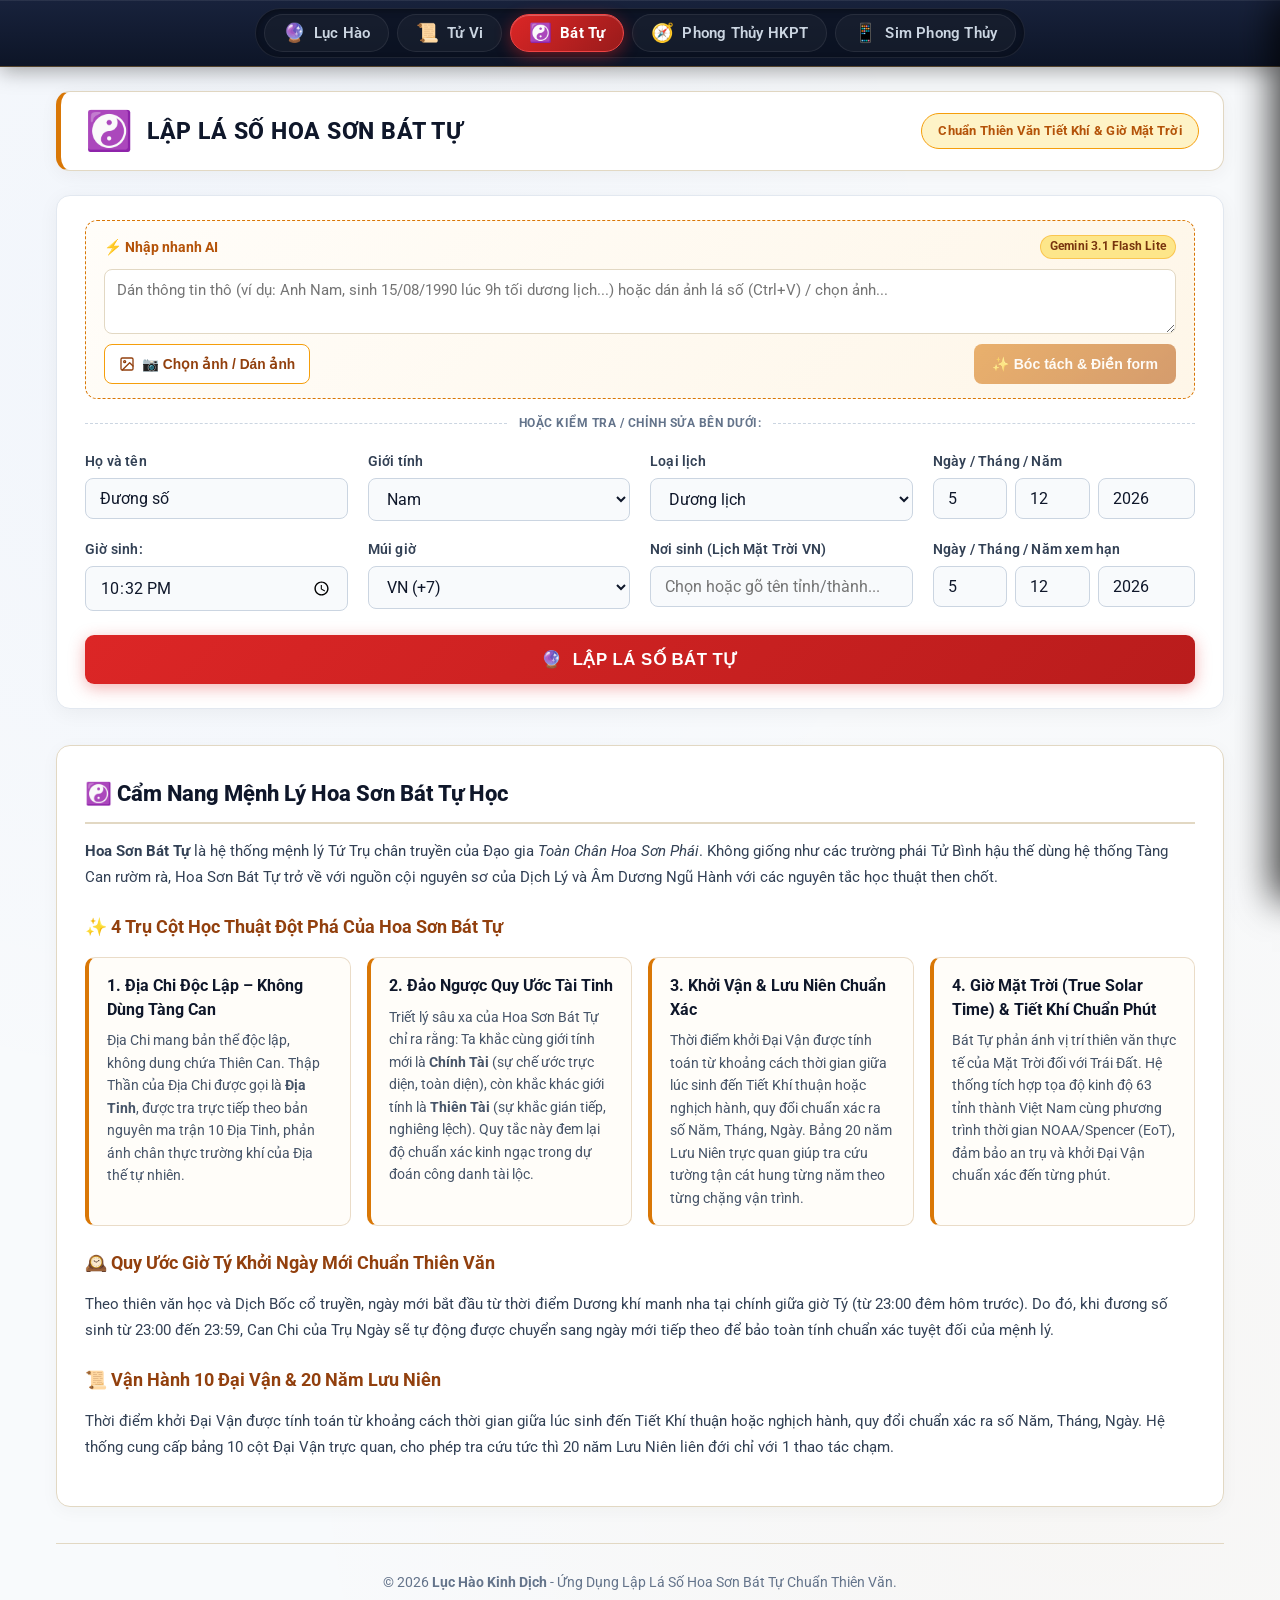
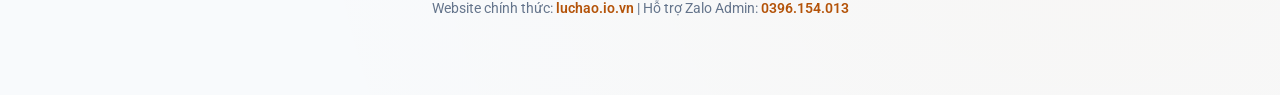
==== bat-tu/index.html @ fcefb610 "Revert "ok" This reverts commit 7e511c1c4a349cfbbedc28edada59817682d2fa1." ====
<!DOCTYPE html>
<html lang="vi">
<head>
  <base href="/bat-tu/">
  <meta charset="UTF-8">
  <meta name="viewport" content="width=device-width, initial-scale=1.0, maximum-scale=5.0">
  <title>Lập Lá Số Hoa Sơn Bát Tự Chuẩn Từng Phút | luchao.io.vn</title>
  <meta name="description" content="Phần mềm lập lá số Hoa Sơn Bát Tự chuẩn xác từng phút. Ma trận Thập Thần Địa Chi độc lập không tàng can, đảo ngược Tài Tinh, tiết khí và giờ Mặt Trời chính xác.">
  <meta name="keywords" content="hoa sơn bát tự, lập lá số bát tự, tứ trụ tử bình, giờ mặt trời, tiết khí bát tự, bát tự online, luchao.io.vn">
  <meta name="author" content="luchao.io.vn">

  <!-- Open Graph -->
  <meta property="og:type" content="website">
  <meta property="og:url" content="https://luchao.io.vn/bat-tu/">
  <meta property="og:title" content="Lập Lá Số Hoa Sơn Bát Tự Chuẩn Từng Phút | luchao.io.vn">
  <meta property="og:description" content="Lập lá số Bát Tự theo chuẩn Toàn Chân Phái Hoa Sơn. Thập Thần Địa Chi độc lập, đảo ngược Tài Tinh, tính Lịch Mặt Trời và Tiết khí chính xác từng phút.">
  <meta property="og:image" content="https://luchao.io.vn/banner.jpg">
  <meta property="og:locale" content="vi_VN">

  <link rel="canonical" href="https://luchao.io.vn/bat-tu">

  <!-- Schema.org JSON-LD Structured Data for Rich Snippets & SGE -->
  <script type="application/ld+json">
  {
    "@context": "https://schema.org",
    "@graph": [
      {
        "@type": "WebApplication",
        "@id": "https://luchao.io.vn/bat-tu/#app",
        "name": "Lập Lá Số Hoa Sơn Bát Tự Chuẩn Từng Phút",
        "url": "https://luchao.io.vn/bat-tu",
        "description": "Phần mềm lập lá số Hoa Sơn Bát Tự chân truyền Đạo Gia Toàn Chân Phái. Thập Thần Địa Chi độc lập, đảo ngược Tài Tinh, tiết khí NOAA và giờ Mặt Trời chuẩn xác từng phút.",
        "applicationCategory": "LifestyleApplication",
        "operatingSystem": "All",
        "browserRequirements": "Requires JavaScript. Requires HTML5.",
        "offers": {
          "@type": "Offer",
          "price": "0",
          "priceCurrency": "VND"
        }
      },
      {
        "@type": "WebPage",
        "@id": "https://luchao.io.vn/bat-tu/#webpage",
        "url": "https://luchao.io.vn/bat-tu",
        "name": "Lập Lá Số Hoa Sơn Bát Tự Chuẩn Từng Phút | luchao.io.vn",
        "isPartOf": {
          "@type": "WebSite",
          "@id": "https://luchao.io.vn/#website",
          "name": "luchao.io.vn",
          "url": "https://luchao.io.vn/"
        },
        "inLanguage": "vi-VN"
      }
    ]
  }
  </script>

  <!-- Cache Control (Chống cache Safari & Mobile) -->
  <meta http-equiv="Cache-Control" content="no-cache, no-store, must-revalidate">
  <meta http-equiv="Pragma" content="no-cache">
  <meta http-equiv="Expires" content="0">

  <!-- Fonts (Segoe UI / Roboto chuẩn nét thanh thoát Ảnh 4) -->
  <link rel="preconnect" href="https://fonts.googleapis.com">
  <link rel="preconnect" href="https://fonts.gstatic.com" crossorigin>
  <link href="https://fonts.googleapis.com/css2?family=Roboto:ital,wght@0,400;0,500;0,600;0,700;1,400&display=swap" rel="stylesheet">
  
  <!-- CSS Stylesheet (Self-contained, includes Portal Navigation) -->
  <link rel="stylesheet" href="/bat-tu/style.css?v=7.5">

  <!-- Libraries: lunar-javascript & html2canvas -->
  <script src="https://cdn.jsdelivr.net/npm/lunar-javascript/lunar.js"></script>
  <script src="https://cdnjs.cloudflare.com/ajax/libs/html2canvas/1.4.1/html2canvas.min.js"></script>

  <!-- Bazi Core Engine -->
  <script src="/bat-tu/bazi-engine.js?v=7.4"></script>

  <script>
    // Tự động kiểm tra và cập nhật Service Worker, xóa cache cũ ngay tức thì
    if ('serviceWorker' in navigator) {
      navigator.serviceWorker.getRegistrations().then(regs => {
        regs.forEach(reg => {
          reg.update();
        });
      });
    }
  </script>
</head>
<body>

  <!-- Top Portal Multi-Tab Navigation (5 Môn Huyền Học) -->
  <nav id="portal-nav" class="portal-nav" aria-label="Menu Huyền Học">
    <!-- Desktop: 5 tabs căn giữa sang trọng -->
    <div class="portal-desktop-nav">
      <div class="portal-tabs-track">
        <a href="/" class="portal-tab-btn" title="Lập Quẻ Kinh Dịch Lục Hào">
          <span class="portal-tab-icon">🔮</span>
          <span class="portal-tab-text">Lục Hào</span>
        </a>
        <a href="/tu-vi" class="portal-tab-btn" title="Lập Lá Số Tử Vi Bắc Phái">
          <span class="portal-tab-icon">📜</span>
          <span class="portal-tab-text">Tử Vi</span>
        </a>
        <a href="/bat-tu" class="portal-tab-btn active" title="Lập Lá Số Hoa Sơn Bát Tự">
          <span class="portal-tab-icon">☯️</span>
          <span class="portal-tab-text">Bát Tự</span>
        </a>
        <a href="/hkpt" class="portal-tab-btn" title="Lập Tinh Bàn Phong Thủy Huyền Không Phi Tinh">
          <span class="portal-tab-icon">🧭</span>
          <span class="portal-tab-text">Phong Thủy HKPT</span>
        </a>
        <a href="/simphongthuy" class="portal-tab-btn" title="Tra Cứu &amp; Gợi Ý Sim Phong Thủy">
          <span class="portal-tab-icon">📱</span>
          <span class="portal-tab-text">Sim Phong Thủy</span>
        </a>
      </div>
    </div>

    <!-- Mobile: Tiêu đề môn bên trái + Nút Hamburger bên phải -->
    <div class="portal-mobile-bar">
      <a href="/bat-tu" class="portal-mobile-brand" title="Hoa Sơn Bát Tự">
        <span class="mobile-brand-icon">☯️</span>
        <span class="mobile-brand-title">Hoa Sơn Bát Tự</span>
      </a>
      <button type="button" class="portal-hamburger-btn" id="portal-hamburger-btn" aria-label="Menu chuyển môn" aria-expanded="false">
        <span class="hamburger-bar"></span>
        <span class="hamburger-bar"></span>
        <span class="hamburger-bar"></span>
      </button>
    </div>
  </nav>

  <!-- Mobile Off-Canvas Drawer (Trượt mở từ bên phải) -->
  <div id="portal-drawer-backdrop" class="portal-drawer-backdrop"></div>
  <div id="portal-drawer" class="portal-drawer" aria-label="Danh mục môn Huyền Học">
    <div class="portal-drawer-header">
      <div class="drawer-header-brand">
        <span class="drawer-header-icon">☯</span>
        <span class="drawer-header-title">CHỌN MÔN HUYỀN HỌC</span>
      </div>
      <button type="button" class="drawer-close-btn" id="portal-drawer-close" aria-label="Đóng menu">✕</button>
    </div>
    <div class="portal-drawer-body">
      <div class="drawer-list">
        <a href="/" class="drawer-item">
          <div class="drawer-item-icon">🔮</div>
          <div class="drawer-item-info">
            <div class="drawer-item-title">Lục Hào Kinh Dịch</div>
            <div class="drawer-item-desc">Gieo quẻ 3 đồng xu &amp; Seri tiền</div>
          </div>
          <span class="drawer-item-arrow">›</span>
        </a>
        <a href="/tu-vi" class="drawer-item">
          <div class="drawer-item-icon">📜</div>
          <div class="drawer-item-info">
            <div class="drawer-item-title">Tử Vi Bắc Phái</div>
            <div class="drawer-item-desc">Phi tinh tứ hóa 12 cung chức</div>
          </div>
          <span class="drawer-item-arrow">›</span>
        </a>
        <a href="/bat-tu" class="drawer-item active">
          <div class="drawer-item-icon">☯️</div>
          <div class="drawer-item-info">
            <div class="drawer-item-title">Hoa Sơn Bát Tự</div>
            <div class="drawer-item-desc">Toàn Chân Phái - Thập Thần Độc Lập</div>
          </div>
          <span class="drawer-item-badge">Đang xem</span>
        </a>
        <a href="/hkpt" class="drawer-item">
          <div class="drawer-item-icon">🧭</div>
          <div class="drawer-item-info">
            <div class="drawer-item-title">Phong Thủy HKPT</div>
            <div class="drawer-item-desc">Huyền Không Phi Tinh &amp; Tinh bàn</div>
          </div>
          <span class="drawer-item-arrow">›</span>
        </a>
        <a href="/simphongthuy" class="drawer-item">
          <div class="drawer-item-icon">📱</div>
          <div class="drawer-item-info">
            <div class="drawer-item-title">Sim Phong Thủy</div>
            <div class="drawer-item-desc">Tra cứu SĐT theo giờ sinh</div>
          </div>
          <span class="drawer-item-arrow">›</span>
        </a>
      </div>
    </div>
    <div class="portal-drawer-footer">
      <div class="drawer-contact-card">
        <span>Admin hỗ trợ:</span>
        <a href="https://zalo.me/0396154013" target="_blank" rel="noopener noreferrer">💬 Zalo: <strong>0396.154.013</strong></a>
      </div>
    </div>
  </div>

  <!-- Main Content Wrapper -->
  <main class="bazi-page-wrapper">
    
    <!-- Header Banner -->
    <section class="bazi-header-banner">
      <div class="bazi-header-title">
        <span class="icon">☯️</span>
        <div>
          <h1>LẬP LÁ SỐ HOA SƠN BÁT TỰ</h1>
        </div>
      </div>
      <div class="bazi-badge">Chuẩn Thiên Văn Tiết Khí &amp; Giờ Mặt Trời</div>
    </section>

    <!-- Form Nhập Liệu -->
    <section class="bazi-form-card">
      <!-- Khung Nhập Nhanh AI (Text & Ảnh Lá Số) -->
      <div class="bazi-ai-parse-box" id="bazi-ai-dropzone">
        <div class="bazi-ai-header">
          <span class="bazi-ai-badge">⚡ Nhập nhanh AI</span>
          <span class="bazi-ai-model-tag">Gemini 3.1 Flash Lite</span>
        </div>
        <div class="bazi-ai-body">
          <textarea
            id="bazi-ai-textarea"
            class="bazi-ai-textarea"
            rows="2"
            placeholder="Dán thông tin thô (ví dụ: Anh Nam, sinh 15/08/1990 lúc 9h tối dương lịch...) hoặc dán ảnh lá số (Ctrl+V) / chọn ảnh..."
          ></textarea>
          <div id="bazi-ai-img-preview" class="bazi-ai-img-preview" style="display: none;">
            <div class="bazi-ai-thumb-wrap">
              <img id="bazi-ai-thumb-img" src="" alt="Ảnh lá số đính kèm">
              <div class="bazi-ai-thumb-meta">
                <span id="bazi-ai-thumb-name" class="bazi-ai-thumb-name">Ảnh lá số</span>
                <span class="bazi-ai-thumb-sub">✓ Sẵn sàng bóc tách bằng AI</span>
              </div>
            </div>
            <button type="button" id="bazi-ai-remove-img" class="bazi-ai-remove-img" title="Xóa ảnh đính kèm" aria-label="Xóa ảnh đính kèm">✕</button>
          </div>
        </div>
        <div class="bazi-ai-actions">
          <input type="file" id="bazi-ai-file-input" accept="image/*" style="display: none;">
          <button type="button" id="bazi-ai-upload-btn" class="bazi-ai-upload-btn">
            <svg width="16" height="16" viewBox="0 0 24 24" fill="none" stroke="currentColor" stroke-width="2" stroke-linecap="round" stroke-linejoin="round" aria-hidden="true"><rect x="3" y="3" width="18" height="18" rx="2" ry="2"></rect><circle cx="8.5" cy="8.5" r="1.5"></circle><polyline points="21 15 16 10 5 21"></polyline></svg>
            <span>📷 Chọn ảnh / Dán ảnh</span>
          </button>
          <button type="button" id="bazi-ai-parse-btn" class="bazi-ai-parse-btn" disabled>
            <span>✨ Bóc tách &amp; Điền form</span>
          </button>
        </div>
        <p id="bazi-ai-error" class="bazi-ai-error" style="display: none;" role="alert"></p>
      </div>

      <div class="bazi-form-divider">
        <span>HOẶC KIỂM TRA / CHỈNH SỬA BÊN DƯỚI:</span>
      </div>

      <form id="bazi-form">
        <div class="bazi-form-grid">
          
          <!-- Họ tên -->
          <div class="form-group">
            <label for="bazi-name">Họ và tên</label>
            <input type="text" id="bazi-name" class="form-input" placeholder="Ví dụ: Đương số" value="Đương số">
          </div>

          <!-- Giới tính -->
          <div class="form-group">
            <label for="bazi-gender">Giới tính</label>
            <select id="bazi-gender" class="form-select">
              <option value="nam" selected>Nam</option>
              <option value="nu">Nữ</option>
            </select>
          </div>

          <!-- Loại lịch -->
          <div class="form-group">
            <label for="bazi-cal-type">Loại lịch</label>
            <select id="bazi-cal-type" class="form-select">
              <option value="solar" selected>Dương lịch</option>
              <option value="lunar">Âm lịch</option>
            </select>
          </div>

          <!-- Checkbox tháng nhuận (chỉ hiện khi chọn âm lịch) -->
          <div class="form-group" id="bazi-leap-container" style="display: none;">
            <label>&nbsp;</label>
            <label style="display: flex; align-items: center; gap: 8px; cursor: pointer; color: #f59e0b; margin-top: 6px;">
              <input type="checkbox" id="bazi-is-leap"> Tháng nhuận
            </label>
          </div>

          <!-- Ngày / Tháng / Năm -->
          <div class="form-group">
            <label id="bazi-date-label">Ngày / Tháng / Năm</label>
            <div class="bazi-date-row">
              <input type="number" id="bazi-day" class="form-input" placeholder="Ngày" min="1" max="31" value="1">
              <input type="number" id="bazi-month" class="form-input" placeholder="Tháng" min="1" max="12" value="3">
              <input type="number" id="bazi-year" class="form-input" placeholder="Năm" min="1900" max="2100" value="1990">
            </div>
          </div>

          <!-- Giờ sinh (Chuẩn input time như Ảnh 1 & tu-vi) -->
          <div class="form-group">
            <label for="bazi-time">Giờ sinh:</label>
            <input type="time" id="bazi-time" class="form-input bazi-time-input" value="12:00" required>
          </div>

          <!-- Múi giờ -->
          <div class="form-group">
            <label for="bazi-timezone">Múi giờ</label>
            <select id="bazi-timezone" class="form-select">
              <option value="+07:00" selected>VN (+7)</option>
              <option value="-08:00">Mỹ Tây (-8)</option>
              <option value="-05:00">Mỹ Đông (-5)</option>
              <option value="-06:00">Mỹ Trung (-6)</option>
              <option value="-07:00">Mỹ Núi (-7)</option>
              <option value="+09:00">Nhật/Hàn (+9)</option>
              <option value="+08:00">Đài/TQ (+8)</option>
              <option value="+10:00">Úc (+10)</option>
              <option value="+01:00">Châu Âu (+1)</option>
              <option value="+00:00">Anh (UTC 0)</option>
            </select>
          </div>

          <!-- Nơi sinh (63 tỉnh thành VN để tính Lịch Mặt Trời) -->
          <div class="form-group province-search-container" id="bazi-province-container">
            <label for="bazi-province-input">Nơi sinh (Lịch Mặt Trời VN)</label>
            <input type="text" id="bazi-province-input" class="form-input" placeholder="Chọn hoặc gõ tên tỉnh/thành..." autocomplete="off">
            <input type="hidden" id="bazi-province-id" value="">
            <div id="bazi-province-dropdown" class="province-dropdown"></div>
          </div>

          <!-- Ngày / Tháng / Năm xem hạn -->
          <div class="form-group">
            <label id="bazi-calc-date-label">Ngày / Tháng / Năm xem hạn</label>
            <div class="bazi-date-row">
              <input type="number" id="bazi-calc-day" class="form-input" placeholder="Ngày" min="1" max="31">
              <input type="number" id="bazi-calc-month" class="form-input" placeholder="Tháng" min="1" max="12">
              <input type="number" id="bazi-calc-year" class="form-input" placeholder="Năm" min="1900" max="2100">
            </div>
          </div>

        </div>

        <button type="button" class="btn-submit-bazi" id="btn-submit-bazi">
          <span>🔮</span> LẬP LÁ SỐ BÁT TỰ
        </button>
      </form>
    </section>

    <!-- Khung Bảng Lá Số Kết Quả -->
    <section class="bazi-result-container" id="bazi-result-section">
      
      <!-- Container hiển thị kết quả chính: Ảnh lá số chất lượng cao -->
      <div class="bazi-rendered-card-container">
        
        <!-- Khung hiển thị Hình Ảnh Lá Số (Chuột phải Copy được ngay, Chạm giữ Lưu ảnh) -->
        <div class="bazi-image-display-frame">
          <div id="bazi-img-loading" class="bazi-img-loading" style="display: none;">
            <div class="bazi-spinner"></div>
            <span>Đang kết xuất ảnh lá số sắc nét...</span>
          </div>
          <img id="bazi-rendered-img" class="bazi-rendered-img" alt="Lá Số Hoa Sơn Bát Tự" />
        </div>

        <!-- Gợi ý lưu ảnh chuẩn mobile & desktop -->
        <div class="bazi-save-hints">
          <span class="hint-desktop">💡 Click chuột phải vào ảnh → chọn <strong>"Sao chép hình ảnh"</strong> hoặc <strong>"Lưu hình ảnh thành..."</strong></span>
          <span class="hint-mobile">💡 Chạm giữ vào ảnh trên điện thoại để <strong>Sao chép</strong> hoặc <strong>Lưu vào Thư viện Ảnh</strong></span>
        </div>

        <!-- Nút Action: Tải ảnh -->
        <div class="bazi-actions-row">
          <button type="button" class="btn-bazi-action btn-bazi-download" id="btn-download-chart">
            📥 Tải Ảnh Lá Số (HD PNG)
          </button>
        </div>

      </div>

      <!-- Container Render Ngầm (Target để html2canvas chụp ảnh chuẩn 1020px) -->
      <div id="bazi-capture-container" class="bazi-capture-container">
        <div class="bazi-chart-card" id="bazi-printable-card">
          
          <!-- Header Thông Tin Đương Số (Bố Cục 2 Cột Dồn Về Bên Trái Chuẩn Ảnh 2) -->
          <div class="bazi-sheet-header">
            <div class="header-meta-box">
              <!-- Hàng 1: Họ tên & Giới tính -->
              <div class="meta-row">
                <span class="meta-label">Họ tên:</span>
                <span class="meta-val" id="res-name">Đương số</span>
              </div>
              <div class="meta-row">
                <span class="meta-label">Giới tính:</span>
                <span class="meta-val" id="res-gender">Nam</span>
              </div>

              <!-- Hàng 2: Dương lịch & Âm lịch -->
              <div class="meta-row">
                <span class="meta-label" id="res-solar-label">Dương lịch:</span>
                <span class="meta-val" id="res-solar-full">-</span>
              </div>
              <div class="meta-row">
                <span class="meta-label">Âm Dương hợp lịch:</span>
                <span class="meta-val" id="res-lunar-full">-</span>
              </div>

              <!-- Hàng 3: Năm xem hạn & Tuổi xem hạn -->
              <div class="meta-row">
                <span class="meta-label" id="res-calc-label">Năm xem hạn:</span>
                <span class="meta-val meta-highlight" id="res-calc-year">-</span>
              </div>
              <div class="meta-row">
                <span class="meta-label">Tuổi xem hạn:</span>
                <span class="meta-val meta-highlight" id="res-calc-age">-</span>
              </div>
            </div>
          </div>

          <!-- BẢNG TỨ TRỤ CHÍNH -->
          <div class="bazi-table-responsive">
            <table class="bazi-main-table">
              <tbody>
                <!-- Hàng 1: Dương Lịch -->
                <tr>
                  <td class="col-title"><div class="title-split"><span>DƯƠNG</span><span>LỊCH</span></div></td>
                  <td class="col-cell num-bold" id="res-solar-year">-</td>
                  <td class="col-cell num-bold" id="res-solar-month">-</td>
                  <td class="col-cell num-bold" id="res-solar-day">-</td>
                  <td class="col-cell num-bold" id="res-solar-hour">-</td>
                </tr>
                <!-- Hàng 2: Thiên Can -->
                <tr>
                  <td class="col-title"><div class="title-split"><span>THIÊN</span><span>CAN</span></div></td>
                  <td class="col-cell" id="res-tt-can-nam">-</td>
                  <td class="col-cell" id="res-tt-can-thang">-</td>
                  <td class="col-cell cell-nhat-chu" id="res-tt-can-ngay">
                    <div class="nhat-chu-stack"><span>NHẬT</span><span>CHỦ</span></div>
                  </td>
                  <td class="col-cell" id="res-tt-can-gio">-</td>
                </tr>
                <!-- Hàng 3: Bát Tự -->
                <tr class="row-big-chars">
                  <td class="col-title"><div class="title-split"><span>BÁT</span><span>TỰ</span></div></td>
                  <td class="col-cell">
                    <div class="can-chi-stack">
                      <span class="char-can" id="res-char-can-nam">-</span>
                      <span class="char-chi" id="res-char-chi-nam">-</span>
                    </div>
                  </td>
                  <td class="col-cell">
                    <div class="can-chi-stack">
                      <span class="char-can" id="res-char-can-thang">-</span>
                      <span class="char-chi" id="res-char-chi-thang">-</span>
                    </div>
                  </td>
                  <td class="col-cell cell-nhat-chu-col">
                    <div class="can-chi-stack">
                      <span class="char-can" id="res-char-can-ngay">-</span>
                      <span class="char-chi" id="res-char-chi-ngay">-</span>
                    </div>
                  </td>
                  <td class="col-cell">
                    <div class="can-chi-stack">
                      <span class="char-can" id="res-char-can-gio">-</span>
                      <span class="char-chi" id="res-char-chi-gio">-</span>
                    </div>
                  </td>
                </tr>
                <!-- Hàng 4: Địa Chi -->
                <tr>
                  <td class="col-title"><div class="title-split"><span>ĐỊA</span><span>CHI</span></div></td>
                  <td class="col-cell" id="res-tt-chi-nam">-</td>
                  <td class="col-cell" id="res-tt-chi-thang">-</td>
                  <td class="col-cell" id="res-tt-chi-ngay">-</td>
                  <td class="col-cell" id="res-tt-chi-gio">-</td>
                </tr>
                <!-- Hàng 5: Vượng Suy -->
                <tr>
                  <td class="col-title"><div class="title-split"><span>VƯỢNG</span><span>SUY</span></div></td>
                  <td class="col-cell" id="res-vs-can-nam">-</td>
                  <td class="col-cell" id="res-vs-can-thang">-</td>
                  <td class="col-cell" id="res-vs-can-ngay">-</td>
                  <td class="col-cell" id="res-vs-can-gio">-</td>
                </tr>
              </tbody>
            </table>
          </div>

          <!-- BẢNG 20 TINH SÁT TOÀN CỤC (CHU THẦN BÂN) -->
          <div class="bazi-table-responsive table-tinhsat-box">
            <table class="tinh-sat-table" id="res-tinhsat-table">
              <tbody>
                <tr>
                  <td class="col-title-vertical" rowspan="2">
                    <div class="title-split"><span>TINH</span><span>SÁT</span></div>
                  </td>
                  <td class="ts-cell" id="res-ts-cell-0"><div class="ts-name">Quý Nhân</div><div class="ts-val">-</div></td>
                  <td class="ts-cell" id="res-ts-cell-1"><div class="ts-name">Lộc Thần</div><div class="ts-val">-</div></td>
                  <td class="ts-cell" id="res-ts-cell-2"><div class="ts-name">Dương Nhận</div><div class="ts-val">-</div></td>
                  <td class="ts-cell" id="res-ts-cell-3"><div class="ts-name">Văn Xương</div><div class="ts-val">-</div></td>
                  <td class="ts-cell" id="res-ts-cell-4"><div class="ts-name">Học Đường</div><div class="ts-val">-</div></td>
                  <td class="ts-cell" id="res-ts-cell-5"><div class="ts-name">Tướng Tinh</div><div class="ts-val">-</div></td>
                  <td class="ts-cell" id="res-ts-cell-6"><div class="ts-name">Đào Hoa</div><div class="ts-val">-</div></td>
                  <td class="ts-cell" id="res-ts-cell-7"><div class="ts-name">Dịch Mã</div><div class="ts-val">-</div></td>
                  <td class="ts-cell" id="res-ts-cell-8"><div class="ts-name">Hoa Cái</div><div class="ts-val">-</div></td>
                  <td class="ts-cell" id="res-ts-cell-9"><div class="ts-name">Thiên Hỉ</div><div class="ts-val">-</div></td>
                </tr>
                <tr>
                  <td class="ts-cell" id="res-ts-cell-10"><div class="ts-name">Kiếp Sát</div><div class="ts-val">-</div></td>
                  <td class="ts-cell" id="res-ts-cell-11"><div class="ts-name">Tai Sát</div><div class="ts-val">-</div></td>
                  <td class="ts-cell" id="res-ts-cell-12"><div class="ts-name">Thiên Y</div><div class="ts-val">-</div></td>
                  <td class="ts-cell" id="res-ts-cell-13"><div class="ts-name">Cô Thần</div><div class="ts-val">-</div></td>
                  <td class="ts-cell" id="res-ts-cell-14"><div class="ts-name">Quả Tú</div><div class="ts-val">-</div></td>
                  <td class="ts-cell" id="res-ts-cell-15"><div class="ts-name">Thiên La</div><div class="ts-val">-</div></td>
                  <td class="ts-cell" id="res-ts-cell-16"><div class="ts-name">Không Vong</div><div class="ts-val">-</div></td>
                  <td class="ts-cell" id="res-ts-cell-17"><div class="ts-name">Tứ Phế</div><div class="ts-val">-</div></td>
                  <td class="ts-cell" id="res-ts-cell-18"><div class="ts-name">Khôi Cương</div><div class="ts-val">-</div></td>
                  <td class="ts-cell" id="res-ts-cell-19"><div class="ts-name">Âm Dương<br>Thác</div><div class="ts-val">-</div></td>
                </tr>
              </tbody>
            </table>
          </div>

          <!-- BẢNG ĐẠI VẬN 10 CỘT -->
          <div class="bazi-table-responsive table-daivan-box">
            <table class="dai-van-table" id="res-daivan-table">
              <tbody>
                <tr id="res-daivan-info-row">
                  <td class="col-title-vertical" rowspan="3">
                    <div class="title-split"><span>ĐẠI</span><span>VẬN</span></div>
                  </td>
                  <td colspan="10" class="daivan-info-cell" id="res-daivan-info-cell">
                    <div class="daivan-info-content">
                      <div class="daivan-info-line">
                        <strong>Khởi đại vận:</strong> <span id="res-daivan-nhap-luc">-</span>
                      </div>
                      <div class="daivan-info-line">
                        <span id="res-daivan-tiet-khi">-</span>
                      </div>
                    </div>
                  </td>
                </tr>
                <tr id="res-daivan-can-chi-row">
                  <!-- Can Chi inject via JS -->
                </tr>
                <tr id="res-daivan-meta-row">
                  <!-- Độ tuổi & Năm inject via JS -->
                </tr>
              </tbody>
            </table>
          </div>

          <!-- BẢNG LƯU NIÊN (20 NĂM) -->
          <div class="bazi-table-responsive table-luunien-box">
            <table class="luu-nien-table" id="res-luunien-table">
              <tbody id="res-luunien-tbody">
                <!-- 2 Hàng Lưu Niên (mỗi hàng gồm Can Chi + Năm & Tuổi) inject via JS -->
              </tbody>
            </table>
          </div>

          <!-- BẢNG 10 THIÊN CAN (VƯỢNG SUY) -->
          <div class="bazi-table-responsive table-thiencan-box">
            <table class="thien-can-table" id="res-thiencan-table">
              <tbody>
                <tr>
                  <td class="col-title-vertical" rowspan="2">
                    <div class="title-split"><span>10</span><span>CAN</span></div>
                  </td>
                  <td class="tc-cell tc-can" id="res-tc-name-0">Giáp</td>
                  <td class="tc-cell tc-can" id="res-tc-name-1">Ất</td>
                  <td class="tc-cell tc-can" id="res-tc-name-2">Bính</td>
                  <td class="tc-cell tc-can" id="res-tc-name-3">Đinh</td>
                  <td class="tc-cell tc-can" id="res-tc-name-4">Mậu</td>
                  <td class="tc-cell tc-can" id="res-tc-name-5">Kỷ</td>
                  <td class="tc-cell tc-can" id="res-tc-name-6">Canh</td>
                  <td class="tc-cell tc-can" id="res-tc-name-7">Tân</td>
                  <td class="tc-cell tc-can" id="res-tc-name-8">Nhâm</td>
                  <td class="tc-cell tc-can" id="res-tc-name-9">Quý</td>
                </tr>
                <tr>
                  <td class="tc-cell tc-vs" id="res-tc-vs-0">-</td>
                  <td class="tc-cell tc-vs" id="res-tc-vs-1">-</td>
                  <td class="tc-cell tc-vs" id="res-tc-vs-2">-</td>
                  <td class="tc-cell tc-vs" id="res-tc-vs-3">-</td>
                  <td class="tc-cell tc-vs" id="res-tc-vs-4">-</td>
                  <td class="tc-cell tc-vs" id="res-tc-vs-5">-</td>
                  <td class="tc-cell tc-vs" id="res-tc-vs-6">-</td>
                  <td class="tc-cell tc-vs" id="res-tc-vs-7">-</td>
                  <td class="tc-cell tc-vs" id="res-tc-vs-8">-</td>
                  <td class="tc-cell tc-vs" id="res-tc-vs-9">-</td>
                </tr>
              </tbody>
            </table>
          </div>

          <!-- Chân bảng Lá Số -->
          <div class="bazi-card-footer">
            <div class="footer-center-link">
              <span>Lá số được lập tại website: <a href="https://luchao.io.vn/bat-tu" target="_blank" rel="noopener"><strong>https://luchao.io.vn/bat-tu</strong></a></span>
            </div>
            <div class="footer-legend">
              <span class="legend-item"><span class="legend-box legend-kim"></span> Kim</span>
              <span class="legend-item"><span class="legend-box legend-moc"></span> Mộc</span>
              <span class="legend-item"><span class="legend-box legend-thuy"></span> Thủy</span>
              <span class="legend-item"><span class="legend-box legend-hoa"></span> Hỏa</span>
              <span class="legend-item"><span class="legend-box legend-tho"></span> Thổ</span>
            </div>
          </div>

        </div>
      </div>

    </section>

    <!-- Bát Tự Static SEO Knowledge & Guide Section (Tối ưu Googlebot, SGE & AI Overviews) -->
    <section class="bazi-seo-guide-section" aria-label="Cẩm nang Mệnh Lý Hoa Sơn Bát Tự">
      <h2>☯️ Cẩm Nang Mệnh Lý Hoa Sơn Bát Tự Học</h2>
      <p><strong>Hoa Sơn Bát Tự</strong> là hệ thống mệnh lý Tứ Trụ chân truyền của Đạo gia <em>Toàn Chân Hoa Sơn Phái</em>. Không giống như các trường phái Tử Bình hậu thế dùng hệ thống Tàng Can rườm rà, Hoa Sơn Bát Tự trở về với nguồn cội nguyên sơ của Dịch Lý và Âm Dương Ngũ Hành với các nguyên tắc học thuật then chốt.</p>

      <h3>✨ 4 Trụ Cột Học Thuật Đột Phá Của Hoa Sơn Bát Tự</h3>
      <div class="bazi-seo-grid">
        <article class="bazi-seo-card">
          <h4>1. Địa Chi Độc Lập – Không Dùng Tàng Can</h4>
          <p>Địa Chi mang bản thể độc lập, không dung chứa Thiên Can. Thập Thần của Địa Chi được gọi là <strong>Địa Tinh</strong>, được tra trực tiếp theo bản nguyên ma trận 10 Địa Tinh, phản ánh chân thực trường khí của Địa thế tự nhiên.</p>
        </article>
        <article class="bazi-seo-card">
          <h4>2. Đảo Ngược Quy Ước Tài Tinh</h4>
          <p>Triết lý sâu xa của Hoa Sơn Bát Tự chỉ ra rằng: Ta khắc cùng giới tính mới là <strong>Chính Tài</strong> (sự chế ước trực diện, toàn diện), còn khắc khác giới tính là <strong>Thiên Tài</strong> (sự khắc gián tiếp, nghiêng lệch). Quy tắc này đem lại độ chuẩn xác kinh ngạc trong dự đoán công danh tài lộc.</p>
        </article>
        <article class="bazi-seo-card">
          <h4>3. Khởi Vận &amp; Lưu Niên Chuẩn Xác</h4>
          <p>Thời điểm khởi Đại Vận được tính toán từ khoảng cách thời gian giữa lúc sinh đến Tiết Khí thuận hoặc nghịch hành, quy đổi chuẩn xác ra số Năm, Tháng, Ngày. Bảng 20 năm Lưu Niên trực quan giúp tra cứu tường tận cát hung từng năm theo từng chặng vận trình.</p>
        </article>
        <article class="bazi-seo-card">
          <h4>4. Giờ Mặt Trời (True Solar Time) &amp; Tiết Khí Chuẩn Phút</h4>
          <p>Bát Tự phản ánh vị trí thiên văn thực tế của Mặt Trời đối với Trái Đất. Hệ thống tích hợp tọa độ kinh độ 63 tỉnh thành Việt Nam cùng phương trình thời gian NOAA/Spencer (EoT), đảm bảo an trụ và khởi Đại Vận chuẩn xác đến từng phút.</p>
        </article>
      </div>

      <h3>🕰️ Quy Ước Giờ Tý Khởi Ngày Mới Chuẩn Thiên Văn</h3>
      <p>Theo thiên văn học và Dịch Bốc cổ truyền, ngày mới bắt đầu từ thời điểm Dương khí manh nha tại chính giữa giờ Tý (từ 23:00 đêm hôm trước). Do đó, khi đương số sinh từ 23:00 đến 23:59, Can Chi của Trụ Ngày sẽ tự động được chuyển sang ngày mới tiếp theo để bảo toàn tính chuẩn xác tuyệt đối của mệnh lý.</p>

      <h3>📜 Vận Hành 10 Đại Vận &amp; 20 Năm Lưu Niên</h3>
      <p>Thời điểm khởi Đại Vận được tính toán từ khoảng cách thời gian giữa lúc sinh đến Tiết Khí thuận hoặc nghịch hành, quy đổi chuẩn xác ra số Năm, Tháng, Ngày. Hệ thống cung cấp bảng 10 cột Đại Vận trực quan, cho phép tra cứu tức thì 20 năm Lưu Niên liên đới chỉ với 1 thao tác chạm.</p>
    </section>

    <!-- Unified Brand Footer -->
    <footer class="bazi-footer">
      <p>© 2026 <strong>Lục Hào Kinh Dịch</strong> - Ứng Dụng Lập Lá Số Hoa Sơn Bát Tự Chuẩn Thiên Văn.</p>
      <p>Website chính thức: <a href="/" target="_top" title="Lục Hào Kinh Dịch">luchao.io.vn</a> | Hỗ trợ Zalo Admin: <a href="https://zalo.me/0396154013" target="_blank" rel="noopener">0396.154.013</a></p>
    </footer>

  </main>

  <!-- Script tương tác giao diện -->
  <script>
    document.addEventListener("DOMContentLoaded", function () {
      const Engine = window.BaziEngine;
      if (!Engine) {
        console.error("BaziEngine chưa được nạp!");
        return;
      }

      // 1. Khởi tạo giờ sinh và ngày tháng mặc định theo thời gian thực hệ thống
      const now = new Date();
      const inTime = document.getElementById("bazi-time");
      if (inTime) {
        const hh = String(now.getHours()).padStart(2, "0");
        const mm = String(now.getMinutes()).padStart(2, "0");
        inTime.value = `${hh}:${mm}`;
      }

      // Khởi tạo ngày tháng năm sinh mặc định theo ngày hiện tại của hệ thống
      const inDay = document.getElementById("bazi-day");
      const inMonth = document.getElementById("bazi-month");
      const inYear = document.getElementById("bazi-year");
      if (inDay) inDay.value = now.getDate();
      if (inMonth) inMonth.value = now.getMonth() + 1;
      if (inYear) inYear.value = now.getFullYear();

      // Khởi tạo Ngày / Tháng / Năm xem hạn (Mặc định lấy ngày hôm nay)
      const inCalcDay = document.getElementById("bazi-calc-day");
      const inCalcMonth = document.getElementById("bazi-calc-month");
      const inCalcYear = document.getElementById("bazi-calc-year");
      if (inCalcDay) inCalcDay.value = now.getDate();
      if (inCalcMonth) inCalcMonth.value = now.getMonth() + 1;
      if (inCalcYear) inCalcYear.value = now.getFullYear();

      // 2. Chuyển đổi loại lịch
      const calTypeSelect = document.getElementById("bazi-cal-type");
      const leapContainer = document.getElementById("bazi-leap-container");
      calTypeSelect.addEventListener("change", function () {
        leapContainer.style.display = this.value === "lunar" ? "block" : "none";
      });

      // 3. Múi giờ & Ẩn hiện Nơi sinh
      const tzSelect = document.getElementById("bazi-timezone");
      const provinceContainer = document.getElementById("bazi-province-container");
      tzSelect.addEventListener("change", function () {
        if (this.value === "+07:00") {
          provinceContainer.style.display = "block";
        } else {
          provinceContainer.style.display = "none";
          document.getElementById("bazi-province-id").value = "";
          document.getElementById("bazi-province-input").value = "";
        }
      });

      // 4. Autocomplete Nơi sinh (63 tỉnh thành)
      const provInput = document.getElementById("bazi-province-input");
      const provHidden = document.getElementById("bazi-province-id");
      const provDropdown = document.getElementById("bazi-province-dropdown");

      function renderProvinceList(filterText = "") {
        provDropdown.innerHTML = "";
        const q = filterText.toLowerCase().trim();
        const filtered = Engine.VN_PROVINCES.filter(p => 
          p.name.toLowerCase().includes(q) || p.capital.toLowerCase().includes(q)
        );

        if (filtered.length === 0) {
          const empty = document.createElement("div");
          empty.className = "province-item";
          empty.textContent = "Không tìm thấy tỉnh thành";
          provDropdown.appendChild(empty);
          return;
        }

        filtered.forEach(p => {
          const item = document.createElement("div");
          item.className = "province-item";
          item.innerHTML = `<span>${p.name}</span><span class="sub">${p.capital} (${p.longitude}°E)</span>`;
          item.addEventListener("click", () => {
            provInput.value = p.name;
            provHidden.value = p.id;
            provDropdown.classList.remove("show");
          });
          provDropdown.appendChild(item);
        });
      }

      provInput.addEventListener("focus", () => {
        renderProvinceList(provInput.value);
        provDropdown.classList.add("show");
      });

      provInput.addEventListener("input", (e) => {
        renderProvinceList(e.target.value);
        provDropdown.classList.add("show");
      });

      document.addEventListener("click", (e) => {
        if (!provinceContainer.contains(e.target)) {
          provDropdown.classList.remove("show");
        }
      });

      // 5. Drawer Navigation
      const hamBtn = document.getElementById("portal-hamburger-btn");
      const drawer = document.getElementById("portal-drawer");
      const backdrop = document.getElementById("portal-drawer-backdrop");
      const closeBtn = document.getElementById("portal-drawer-close");

      function openDrawer() {
        drawer.classList.add("open");
        backdrop.classList.add("open");
        hamBtn.setAttribute("aria-expanded", "true");
        document.body.style.overflow = "hidden";
      }

      function closeDrawer() {
        drawer.classList.remove("open");
        backdrop.classList.remove("open");
        hamBtn.setAttribute("aria-expanded", "false");
        document.body.style.overflow = "";
      }

      if (hamBtn) hamBtn.addEventListener("click", openDrawer);
      if (closeBtn) closeBtn.addEventListener("click", closeDrawer);
      if (backdrop) backdrop.addEventListener("click", closeDrawer);

      // 5b. Xử lý Nhập nhanh AI (Text + Ảnh Lá Số) bằng Gemini 3.1 Flash Lite
      const aiDropzone = document.getElementById("bazi-ai-dropzone");
      const aiTextarea = document.getElementById("bazi-ai-textarea");
      const aiFileInput = document.getElementById("bazi-ai-file-input");
      const aiUploadBtn = document.getElementById("bazi-ai-upload-btn");
      const aiParseBtn = document.getElementById("bazi-ai-parse-btn");
      const aiImgPreview = document.getElementById("bazi-ai-img-preview");
      const aiThumbImg = document.getElementById("bazi-ai-thumb-img");
      const aiThumbName = document.getElementById("bazi-ai-thumb-name");
      const aiRemoveImgBtn = document.getElementById("bazi-ai-remove-img");
      const aiErrorEl = document.getElementById("bazi-ai-error");

      let aiAttachedImage = null; // { base64, mimeType, dataUrl, name }
      let isAiParsing = false;

      function updateAiParseBtnState() {
        if (!aiParseBtn) return;
        const hasText = aiTextarea && aiTextarea.value.trim().length > 0;
        const hasImg = Boolean(aiAttachedImage && aiAttachedImage.base64);
        aiParseBtn.disabled = isAiParsing || (!hasText && !hasImg);
      }

      function showAiError(msg) {
        if (!aiErrorEl) return;
        if (!msg) {
          aiErrorEl.style.display = "none";
          aiErrorEl.textContent = "";
        } else {
          aiErrorEl.textContent = msg;
          aiErrorEl.style.display = "block";
        }
      }

      function compressImageFile(file) {
        return new Promise((resolve, reject) => {
          if (!file || !file.type.startsWith("image/")) {
            reject(new Error("Vui lòng chọn file hình ảnh hợp lệ."));
            return;
          }
          const reader = new FileReader();
          reader.onload = (ev) => {
            const img = new Image();
            img.onload = () => {
              const MAX_DIM = 1400;
              let w = img.width;
              let h = img.height;
              if (w > MAX_DIM || h > MAX_DIM) {
                if (w > h) {
                  h = Math.round((h * MAX_DIM) / w);
                  w = MAX_DIM;
                } else {
                  w = Math.round((w * MAX_DIM) / h);
                  h = MAX_DIM;
                }
              }
              const canvas = document.createElement("canvas");
              canvas.width = w;
              canvas.height = h;
              const ctx = canvas.getContext("2d");
              if (!ctx) {
                reject(new Error("Không thể xử lý ảnh."));
                return;
              }
              ctx.fillStyle = "#FFFFFF";
              ctx.fillRect(0, 0, w, h);
              ctx.drawImage(img, 0, 0, w, h);
              const dataUrl = canvas.toDataURL("image/jpeg", 0.85);
              const base64 = dataUrl.split(",")[1];
              resolve({
                dataUrl,
                base64,
                mimeType: "image/jpeg",
                name: file.name || "anh-la-so.jpg"
              });
            };
            img.onerror = () => reject(new Error("Không đọc được file ảnh."));
            img.src = ev.target.result;
          };
          reader.onerror = () => reject(new Error("Lỗi khi đọc file ảnh."));
          reader.readAsDataURL(file);
        });
      }

      async function attachAiImageFile(file) {
        showAiError("");
        try {
          const processed = await compressImageFile(file);
          aiAttachedImage = processed;
          if (aiThumbImg) aiThumbImg.src = processed.dataUrl;
          if (aiThumbName) aiThumbName.textContent = processed.name;
          if (aiImgPreview) aiImgPreview.style.display = "flex";
          updateAiParseBtnState();
        } catch (err) {
          showAiError(err.message || "Không thể đính kèm ảnh.");
        }
      }

      function clearAiImage() {
        aiAttachedImage = null;
        if (aiFileInput) aiFileInput.value = "";
        if (aiThumbImg) aiThumbImg.src = "";
        if (aiImgPreview) aiImgPreview.style.display = "none";
        updateAiParseBtnState();
      }

      if (aiTextarea) {
        aiTextarea.addEventListener("input", () => {
          showAiError("");
          updateAiParseBtnState();
        });
        aiTextarea.addEventListener("paste", (e) => {
          const items = e.clipboardData && e.clipboardData.items;
          if (!items) return;
          for (let i = 0; i < items.length; i++) {
            if (items[i].type.indexOf("image") !== -1) {
              const file = items[i].getAsFile();
              if (file) {
                e.preventDefault();
                attachAiImageFile(file);
                break;
              }
            }
          }
        });
      }

      if (aiUploadBtn && aiFileInput) {
        aiUploadBtn.addEventListener("click", () => aiFileInput.click());
        aiFileInput.addEventListener("change", (e) => {
          const file = e.target.files && e.target.files[0];
          if (file) attachAiImageFile(file);
        });
      }

      if (aiRemoveImgBtn) {
        aiRemoveImgBtn.addEventListener("click", clearAiImage);
      }

      if (aiDropzone) {
        aiDropzone.addEventListener("dragover", (e) => {
          e.preventDefault();
          aiDropzone.classList.add("drag-over");
        });
        aiDropzone.addEventListener("dragleave", () => {
          aiDropzone.classList.remove("drag-over");
        });
        aiDropzone.addEventListener("drop", (e) => {
          e.preventDefault();
          aiDropzone.classList.remove("drag-over");
          const file = e.dataTransfer && e.dataTransfer.files && e.dataTransfer.files[0];
          if (file && file.type.startsWith("image/")) {
            attachAiImageFile(file);
          }
        });
      }

      const TZ_NUM_TO_STR = {
        "7": "+07:00",
        "-8": "-08:00",
        "-5": "-05:00",
        "-6": "-06:00",
        "-7": "-07:00",
        "9": "+09:00",
        "8": "+08:00",
        "10": "+10:00",
        "1": "+01:00",
        "0": "+00:00"
      };

      if (aiParseBtn) {
        aiParseBtn.addEventListener("click", async () => {
          const rawText = aiTextarea ? aiTextarea.value.trim() : "";
          if (!rawText && !aiAttachedImage) return;

          isAiParsing = true;
          showAiError("");
          aiParseBtn.disabled = true;
          const origBtnHtml = aiParseBtn.innerHTML;
          aiParseBtn.innerHTML = "<span>⏳ Đang phân tích...</span>";

          try {
            const payload = { rawText };
            if (aiAttachedImage) {
              payload.imageBase64 = aiAttachedImage.base64;
              payload.mimeType = aiAttachedImage.mimeType;
            }

            const resp = await fetch("/api/parse-birth-data", {
              method: "POST",
              headers: { "Content-Type": "application/json" },
              body: JSON.stringify(payload)
            });
            const result = await resp.json();

            if (!resp.ok || !result.success) {
              throw new Error(result.error || "Không thể phân tích dữ liệu.");
            }

            const d = result.data || {};
            if (typeof d.fullName === "string" && d.fullName.trim()) {
              document.getElementById("bazi-name").value = d.fullName.trim();
            }
            if (d.gender === "Nữ" || d.gender === "nu") {
              document.getElementById("bazi-gender").value = "nu";
            } else if (d.gender === "Nam" || d.gender === "nam") {
              document.getElementById("bazi-gender").value = "nam";
            }

            const nextCalType = d.calendarType === "lunar" ? "lunar" : "solar";
            if (calTypeSelect) {
              calTypeSelect.value = nextCalType;
              if (leapContainer) {
                leapContainer.style.display = nextCalType === "lunar" ? "block" : "none";
              }
            }
            const leapCheckbox = document.getElementById("bazi-is-leap");
            if (leapCheckbox) {
              leapCheckbox.checked = Boolean(d.isLeapMonth);
            }

            if (typeof d.birthDay === "number" && d.birthDay >= 1 && d.birthDay <= 31) {
              document.getElementById("bazi-day").value = d.birthDay;
            }
            if (typeof d.birthMonth === "number" && d.birthMonth >= 1 && d.birthMonth <= 12) {
              document.getElementById("bazi-month").value = d.birthMonth;
            }
            if (typeof d.birthYear === "number" && d.birthYear >= 1800 && d.birthYear <= 2199) {
              document.getElementById("bazi-year").value = d.birthYear;
            }
            if (typeof d.birthTime === "string" && /^\d{2}:\d{2}$/.test(d.birthTime)) {
              document.getElementById("bazi-time").value = d.birthTime;
            }

            const tzNum = typeof d.timeZone === "number" ? d.timeZone : 7;
            const tzMapped = TZ_NUM_TO_STR[String(tzNum)] || "+07:00";
            if (tzSelect) {
              tzSelect.value = tzMapped;
              if (tzMapped === "+07:00") {
                provinceContainer.style.display = "block";
              } else {
                provinceContainer.style.display = "none";
                provHidden.value = "";
                provInput.value = "";
              }
            }

            if (tzMapped === "+07:00" && typeof d.provinceId === "string") {
              if (d.provinceId) {
                const foundProv = Engine.VN_PROVINCES.find(p => p.id === d.provinceId);
                if (foundProv) {
                  provHidden.value = foundProv.id;
                  provInput.value = foundProv.name;
                }
              } else {
                provHidden.value = "";
                provInput.value = "";
              }
            }

            // Nếu có năm/tháng/ngày xem hạn thì điền vào ô
            if (typeof d.calcYear === "number" && d.calcYear >= 1900 && d.calcYear <= 2100) {
              if (inCalcYear) inCalcYear.value = d.calcYear;
            }
            if (typeof d.calcMonth === "number" && d.calcMonth >= 1 && d.calcMonth <= 12) {
              if (inCalcMonth) inCalcMonth.value = d.calcMonth;
            }
            if (typeof d.calcDay === "number" && d.calcDay >= 1 && d.calcDay <= 31) {
              if (inCalcDay) inCalcDay.value = d.calcDay;
            }

            showBaziToast("Đã bóc tách dữ liệu thành công!");
          } catch (err) {
            showAiError(err.message || "Lỗi khi gọi AI phân tích.");
          } finally {
            isAiParsing = false;
            aiParseBtn.innerHTML = origBtnHtml;
            updateAiParseBtnState();
          }
        });
      }

      // Biến lưu kết quả hiện tại
      let currentBaziResult = null;
      let selectedDaiVanIndex = 1;

      // 6. Xử lý Lập Lá Số
      const form = document.getElementById("bazi-form");
      const resultSection = document.getElementById("bazi-result-section");

      function runBaziCalculation(e) {
        if (e) {
          e.preventDefault();
          e.stopPropagation();
        }

        try {
          const name = document.getElementById("bazi-name").value.trim() || "Đương số";
          const gender = document.getElementById("bazi-gender").value;
          const calType = document.getElementById("bazi-cal-type").value;
          const isLeap = document.getElementById("bazi-is-leap") ? document.getElementById("bazi-is-leap").checked : false;
          const day = parseInt(document.getElementById("bazi-day").value, 10) || 1;
          const month = parseInt(document.getElementById("bazi-month").value, 10) || 1;
          const year = parseInt(document.getElementById("bazi-year").value, 10) || 1990;
          const timeInput = document.getElementById("bazi-time");
          let hour = 12, minute = 0;
          if (timeInput && timeInput.value) {
            const parts = timeInput.value.split(":");
            hour = parseInt(parts[0], 10) || 0;
            minute = parseInt(parts[1], 10) || 0;
          }
          const tzStr = tzSelect ? tzSelect.value : "+07:00";
          const tzVal = parseFloat(tzStr.replace("+", "")) || 7;
          const provinceId = provHidden ? provHidden.value : "";
          const inCalcDay = document.getElementById("bazi-calc-day");
          const inCalcMonth = document.getElementById("bazi-calc-month");
          const inCalcYear = document.getElementById("bazi-calc-year");
          const now = new Date();
          const calcDayVal = inCalcDay ? (parseInt(inCalcDay.value, 10) || now.getDate()) : now.getDate();
          const calcMonthVal = inCalcMonth ? (parseInt(inCalcMonth.value, 10) || (now.getMonth() + 1)) : (now.getMonth() + 1);
          const calcYearVal = inCalcYear ? (parseInt(inCalcYear.value, 10) || now.getFullYear()) : now.getFullYear();

          // Tính toán Bát Tự
          currentBaziResult = Engine.calculateBazi({
            name,
            gender,
            calendarType: calType,
            isLeapMonth: isLeap,
            calcDay: calcDayVal,
            calcMonth: calcMonthVal,
            calcYear: calcYearVal,
            day,
            month,
            year,
            hour,
            minute,
            timeZone: tzVal,
            provinceId
          });

          // Tự động kích hoạt Đại Vận chứa năm xem hạn
          selectedDaiVanIndex = currentBaziResult.daiVan.targetDaiVanIndex || 1;

          // Render ra giao diện
          renderBaziChart(currentBaziResult);

          // Hiển thị phần kết quả chắc chắn & cuộn mượt
          resultSection.style.display = "block";
          resultSection.classList.add("show");
          resultSection.scrollIntoView({ behavior: "smooth", block: "start" });
        } catch (err) {
          console.error("Lỗi khi lập lá số:", err);
          alert("Lỗi khi lập lá số: " + err.message);
        }
      }

      form.addEventListener("submit", runBaziCalculation);
      const btnSubmit = document.getElementById("btn-submit-bazi");
      if (btnSubmit) {
        btnSubmit.addEventListener("click", runBaziCalculation);
      }

      if (window.location.search.includes("demo=1")) {
        const u = new URLSearchParams(window.location.search);
        if (u.get("d")) document.getElementById("bazi-day").value = u.get("d");
        if (u.get("m")) document.getElementById("bazi-month").value = u.get("m");
        if (u.get("y")) document.getElementById("bazi-year").value = u.get("y");
        if (u.get("time")) document.getElementById("bazi-time").value = u.get("time");
        if (u.get("g")) document.getElementById("bazi-gender").value = u.get("g");
        if (u.get("cd")) document.getElementById("bazi-calc-day").value = u.get("cd");
        if (u.get("cm")) document.getElementById("bazi-calc-month").value = u.get("cm");
        if (u.get("cy")) document.getElementById("bazi-calc-year").value = u.get("cy");
        setTimeout(() => runBaziCalculation(new Event("submit")), 150);
      }

      // Hàm định dạng ngắt dòng thông minh (Tối đa 2 chữ 1 dòng, cân đối mỹ quan)
      function formatTinhSatText(str, maxWords = 2) {
        if (!str || str === "-") return "-";
        if (str.includes("<br>")) return str;
        if (str.includes(",")) {
          const parts = str.split(",").map(s => s.trim()).filter(Boolean);
          const totalWords = str.split(/\s+/).length;
          if (totalWords > maxWords) {
            const lines = [];
            let currentLine = [];
            parts.forEach(part => {
              const pWords = part.split(/\s+/);
              if (currentLine.length + pWords.length <= maxWords) {
                currentLine.push(part);
              } else {
                if (currentLine.length > 0) lines.push(currentLine.join(", "));
                currentLine = [part];
              }
            });
            if (currentLine.length > 0) lines.push(currentLine.join(", "));
            return lines.join("<br>");
          }
          return str;
        }

        const words = str.trim().split(/\s+/);
        if (words.length > maxWords) {
          const lines = [];
          for (let i = 0; i < words.length; i += maxWords) {
            lines.push(words.slice(i, i + maxWords).join(" "));
          }
          return lines.join("<br>");
        }
        return str;
      }

      // Thuật toán dự phòng tính toán 20 Tinh Sát Toàn Cục (Chu Thần Bân)
      function compute20TinhSatFallback(p, inp) {
        const CAN = ["Giáp", "Ất", "Bính", "Đinh", "Mậu", "Kỷ", "Canh", "Tân", "Nhâm", "Quý"];
        const CHI = ["Tý", "Sửu", "Dần", "Mão", "Thìn", "Tỵ", "Ngọ", "Mùi", "Thân", "Dậu", "Tuất", "Hợi"];
        const canNam = p.year.canIdx, chiNam = p.year.chiIdx;
        const canThang = p.month.canIdx, chiThang = p.month.chiIdx;
        const canNgay = p.day.canIdx, chiNgay = p.day.chiIdx;
        const canGio = p.hour.canIdx, chiGio = p.hour.chiIdx;
        const gender = inp.gender || "nam";
        const isMale = !(gender.toLowerCase().includes("nữ") || gender.toLowerCase().includes("nu"));

        const allPillarsChi = [chiNam, chiThang, chiNgay, chiGio];
        const allPillarPairs = [
          `${canNam}-${chiNam}`, `${canThang}-${chiThang}`,
          `${canNgay}-${chiNgay}`, `${canGio}-${chiGio}`
        ];

        const getGroup = (baseChi) => {
          if ([8, 0, 4].includes(baseChi)) return { ma: 2, daoHoa: 9, kiepSat: 5, taiSat: 6, hoaCai: 4, tuongTinh: 0 };
          if ([5, 9, 1].includes(baseChi)) return { ma: 11, daoHoa: 6, kiepSat: 2, taiSat: 3, hoaCai: 1, tuongTinh: 9 };
          if ([2, 6, 10].includes(baseChi)) return { ma: 8, daoHoa: 3, kiepSat: 11, taiSat: 0, hoaCai: 10, tuongTinh: 6 };
          return { ma: 5, daoHoa: 0, kiepSat: 8, taiSat: 9, hoaCai: 7, tuongTinh: 3 };
        };

        const yG = getGroup(chiNam);
        const dG = getGroup(chiNgay);

        const QN = { 0: [1, 7], 4: [1, 7], 1: [0, 8], 5: [0, 8], 2: [11, 9], 3: [11, 9], 6: [6, 2], 7: [6, 2], 8: [3, 5], 9: [3, 5] };
        const qnTarget = QN[canNgay] || [];
        const qnVal = qnTarget.map(c => CHI[c]).join(', ');
        const qnActive = allPillarsChi.some(c => qnTarget.includes(c));

        const ltMap = [2, 3, 5, 6, 5, 6, 8, 9, 11, 0];
        const ltTarget = ltMap[canNgay];
        const ltVal = CHI[ltTarget];
        const ltActive = allPillarsChi.includes(ltTarget);

        const dnMap = [3, 2, 6, 5, 6, 5, 9, 8, 0, 11];
        const dnTarget = dnMap[canNgay];
        const dnVal = CHI[dnTarget];
        const dnActive = allPillarsChi.includes(dnTarget);

        const vxMap = [5, 6, 8, 9, 8, 9, 11, 0, 2, 3];
        const vxTarget = vxMap[canNgay];
        const vxVal = CHI[vxTarget];
        const vxActive = allPillarsChi.includes(vxTarget);

        const hdMap = [11, 11, 2, 2, 8, 8, 5, 5, 8, 8];
        const hdTarget = hdMap[canNgay];
        const hdVal = CHI[hdTarget];
        const hdActive = allPillarsChi.includes(hdTarget);

        const ttTarget = dG.tuongTinh;
        const ttVal = CHI[ttTarget];
        const ttActive = allPillarsChi.includes(ttTarget);

        const dhTargets = Array.from(new Set([yG.daoHoa, dG.daoHoa]));
        const dhVal = dhTargets.map(c => CHI[c]).join(', ');
        const dhActive = allPillarsChi.some(c => dhTargets.includes(c));

        const dmTargets = Array.from(new Set([yG.ma, dG.ma]));
        const dmVal = dmTargets.map(c => CHI[c]).join(', ');
        const dmActive = allPillarsChi.some(c => dmTargets.includes(c));

        const hcTarget = dG.hoaCai;
        const hcVal = CHI[hcTarget];
        const hcActive = allPillarsChi.includes(hcTarget);

        let thTarget = -1;
        if ([2, 3, 4].includes(chiThang)) thTarget = 10;
        else if ([5, 6, 7].includes(chiThang)) thTarget = 1;
        else if ([8, 9, 10].includes(chiThang)) thTarget = 4;
        else thTarget = 7;
        const thVal = CHI[thTarget];
        const thActive = allPillarsChi.includes(thTarget);

        const ksTargets = Array.from(new Set([yG.kiepSat, dG.kiepSat]));
        const ksVal = ksTargets.map(c => CHI[c]).join(', ');
        const ksActive = allPillarsChi.some(c => ksTargets.includes(c));

        const tsTargets = Array.from(new Set([yG.taiSat, dG.taiSat]));
        const tsVal = tsTargets.map(c => CHI[c]).join(', ');
        const tsActive = allPillarsChi.some(c => tsTargets.includes(c));

        const tyTarget = (chiThang - 1 + 12) % 12;
        const tyVal = CHI[tyTarget];
        const tyActive = allPillarsChi.includes(tyTarget);

        let ctTarget = -1, qtTarget = -1;
        if ([11, 0, 1].includes(chiNam)) { ctTarget = 2; qtTarget = 10; }
        else if ([2, 3, 4].includes(chiNam)) { ctTarget = 5; qtTarget = 1; }
        else if ([5, 6, 7].includes(chiNam)) { ctTarget = 8; qtTarget = 4; }
        else { ctTarget = 11; qtTarget = 7; }
        const ctVal = CHI[ctTarget];
        const ctActive = allPillarsChi.includes(ctTarget);
        const qtVal = CHI[qtTarget];
        const qtActive = allPillarsChi.includes(qtTarget);

        const tldvName = isMale ? "Thiên La" : "Địa Võng";
        const tldvTargets = isMale ? [4, 5] : [10, 11];
        const tldvVal = isMale ? "Thìn, Tỵ" : "Tuất, Hợi";
        const tldvActive = allPillarsChi.some(c => tldvTargets.includes(c));

        const kv1 = (chiNgay - canNgay + 22) % 12;
        const kv2 = (chiNgay - canNgay + 23) % 12;
        const kvVal = `${CHI[kv1]}, ${CHI[kv2]}`;
        const kvActive = allPillarsChi.some(c => c === kv1 || c === kv2);

        // 18. Tứ Phế: có phạm thì hiển thị Can Chi phạm, không phạm hiển thị '-'
        let tpPairs = [];
        if ([2, 3].includes(chiThang)) tpPairs = ["6-8", "7-9"]; // Canh Thân, Tân Dậu
        else if ([5, 6].includes(chiThang)) tpPairs = ["8-0", "9-11"]; // Nhâm Tý, Quý Hợi
        else if ([8, 9].includes(chiThang)) tpPairs = ["0-2", "1-3"]; // Giáp Dần, Ất Mão
        else if ([11, 0].includes(chiThang)) tpPairs = ["2-6", "3-5"]; // Bính Ngọ, Đinh Tỵ

        const dayPair = `${canNgay}-${chiNgay}`;
        let tpVal = "-";
        let tpActive = false;
        if (tpPairs.includes(dayPair)) {
          tpActive = true;
          tpVal = `${CAN[canNgay]} ${CHI[chiNgay]}`;
        } else {
          const matched = tpPairs.filter(p => allPillarPairs.includes(p));
          if (matched.length > 0) {
            tpActive = true;
            tpVal = matched.map(p => {
              const [c, ch] = p.split("-").map(Number);
              return `${CAN[c]} ${CHI[ch]}`;
            }).join("<br>");
          } else {
            tpActive = false;
            tpVal = "-";
          }
        }

        // 19. Khôi Cương (Canh Thìn, Canh Tuất, Nhâm Thìn, Mậu Tuất)
        const kcPairs = ["6-4", "6-10", "8-4", "4-10"];
        const kcVal = "Thìn, Tuất";
        const kcActive = kcPairs.some(p => allPillarPairs.includes(p));

        // 20. Âm Soa Dương Thác (Xét trụ ngày: phạm thì điền Can Chi ngày đó, không phạm thì hiển thị '-')
        const amThacPairs = [
          "2-0", "2-6", "3-1", "3-7", "4-2", "4-8",
          "7-3", "7-9", "8-4", "8-10", "9-5", "9-11"
        ];
        const adtActive = amThacPairs.includes(dayPair);
        const adtVal = adtActive ? `${CAN[canNgay]} ${CHI[chiNgay]}` : "-";

        return [
          { id: "qn", name: "Quý Nhân", val: qnVal, isActive: qnActive },
          { id: "lt", name: "Lộc Thần", val: ltVal, isActive: ltActive },
          { id: "dn", name: "Dương Nhận", val: dnVal, isActive: dnActive },
          { id: "vx", name: "Văn Xương", val: vxVal, isActive: vxActive },
          { id: "hd", name: "Học Đường", val: hdVal, isActive: hdActive },
          { id: "tt", name: "Tướng Tinh", val: ttVal, isActive: ttActive },
          { id: "dh", name: "Đào Hoa", val: dhVal, isActive: dhActive },
          { id: "dm", name: "Dịch Mã", val: dmVal, isActive: dmActive },
          { id: "hc", name: "Hoa Cái", val: hcVal, isActive: hcActive },
          { id: "th", name: "Thiên Hỉ", val: thVal, isActive: thActive },
          { id: "ks", name: "Kiếp Sát", val: ksVal, isActive: ksActive },
          { id: "ts", name: "Tai Sát", val: tsVal, isActive: tsActive },
          { id: "ty", name: "Thiên Y", val: tyVal, isActive: tyActive },
          { id: "ct", name: "Cô Thần", val: ctVal, isActive: ctActive },
          { id: "qt", name: "Quả Tú", val: qtVal, isActive: qtActive },
          { id: "tldv", name: tldvName, val: tldvVal, isActive: tldvActive },
          { id: "kv", name: "Không Vong", val: kvVal, isActive: kvActive },
          { id: "tp", name: "Tứ Phế", val: tpVal, isActive: tpActive },
          { id: "kc", name: "Khôi Cương", val: kcVal, isActive: kcActive },
          { id: "adt", name: "Âm Dương<br>Thác", val: adtVal, isActive: adtActive }
        ];
      }

      // 7. Render Lá Số
      function renderBaziChart(res) {
        const inp = res.rawInput;
        const p = res.fourPillars;
        const ext = res.extraInfo || {};

        // Header thông tin
        document.getElementById("res-name").textContent = inp.name.toUpperCase();
        const isNu = (inp.gender && (inp.gender.toLowerCase().includes("nữ") || inp.gender.toLowerCase().includes("nu")));
        // Hiển thị chuẩn xác Dương Nam / Âm Nam / Dương Nữ / Âm Nữ theo Chu Thần Bân
        document.getElementById("res-gender").textContent = inp.gender || (isNu ? "Nữ" : "Nam");

        const tzOpt = tzSelect ? tzSelect.options[tzSelect.selectedIndex].text : "VN (+7)";
        const elSolarLabel = document.getElementById("res-solar-label");
        if (elSolarLabel) {
          if (inp.timeZone !== 7) {
            elSolarLabel.textContent = `Dương lịch (${tzOpt}):`;
          } else {
            elSolarLabel.textContent = "Dương lịch:";
          }
        }

        let birthTimeDisplay = inp.birthTimeStr;
        if (inp.solarAdjustment) {
          birthTimeDisplay += ` (MT: ${inp.solarAdjustment.adjustedTimeStr})`;
        } else if (inp.timeZone !== 7) {
          birthTimeDisplay += ` (${tzOpt})`;
        }
        document.getElementById("res-solar-full").textContent = `${birthTimeDisplay} - ${inp.birthDateStr}`;
        document.getElementById("res-lunar-full").textContent = `${inp.birthTimeStr} - ${inp.lunarDateStr}`;

        // Năm xem hạn & Tuổi xem hạn (Tính chuẩn theo năm Tiết Khí, đồng bộ 100% với Lưu Niên & Đại Vận)
        const cYear = inp.calcYear || currentYear;
        const jiaziC = ((cYear - 1924) % 60 + 60) % 60;
        const cCan = Engine.CAN[jiaziC % 10];
        const cChi = Engine.CHI[jiaziC % 12];
        const elCalcYear = document.getElementById("res-calc-year");
        const elCalcLabel = document.getElementById("res-calc-label");
        if (elCalcYear) {
          if (inp.calcDay && inp.calcMonth) {
            const dStr = String(inp.calcDay).padStart(2, '0');
            const mStr = String(inp.calcMonth).padStart(2, '0');
            elCalcYear.textContent = `${dStr}/${mStr}/${cYear} - ${cCan} ${cChi}`;
            if (elCalcLabel) elCalcLabel.textContent = "Thời gian xem hạn:";
          } else {
            elCalcYear.textContent = `${cYear} - ${cCan} ${cChi}`;
            if (elCalcLabel) elCalcLabel.textContent = "Năm xem hạn:";
          }
        }

        const birthBaziYear = p.year ? (parseInt(p.year.solarDateText, 10) || inp.year) : inp.year;
        const calcAge = (res.calcAge !== undefined)
          ? res.calcAge
          : ((res.daiVan && res.daiVan.targetAge !== undefined)
              ? res.daiVan.targetAge
              : Math.max(0, cYear - birthBaziYear));
        const elCalcAge = document.getElementById("res-calc-age");
        if (elCalcAge) {
          elCalcAge.textContent = `${calcAge} tuổi`;
        }

        // Bảng Tứ Trụ
        // Hàng 1: Dương lịch
        document.getElementById("res-solar-year").textContent = p.year.solarDateText;
        document.getElementById("res-solar-month").textContent = p.month.solarDateText;
        document.getElementById("res-solar-day").textContent = p.day.solarDateText;
        document.getElementById("res-solar-hour").textContent = p.hour.solarDateText;

        // Hàng 2: Chủ Tinh (Thập thần Can)
        document.getElementById("res-tt-can-nam").textContent = p.year.thapThanCan;
        document.getElementById("res-tt-can-thang").textContent = p.month.thapThanCan;
        const elNc = document.getElementById("res-tt-can-ngay");
        if (elNc) elNc.innerHTML = '<div class="nhat-chu-stack"><span>NHẬT</span><span>CHỦ</span></div>';
        document.getElementById("res-tt-can-gio").textContent = p.hour.thapThanCan;

        // Hàng 3: Bát Tự (Can Chi Lớn In Hoa Toàn Chữ & Tô Màu Ngũ Hành)
        const renderBigChar = (id, text, color) => {
          const el = document.getElementById(id);
          if (el) {
            el.textContent = (text || "").toUpperCase();
            el.style.color = color;
          }
        };
        renderBigChar("res-char-can-nam", p.year.canName, p.year.canColor);
        renderBigChar("res-char-chi-nam", p.year.chiName, p.year.chiColor);
        renderBigChar("res-char-can-thang", p.month.canName, p.month.canColor);
        renderBigChar("res-char-chi-thang", p.month.chiName, p.month.chiColor);
        renderBigChar("res-char-can-ngay", p.day.canName, p.day.canColor);
        renderBigChar("res-char-chi-ngay", p.day.chiName, p.day.chiColor);
        renderBigChar("res-char-can-gio", p.hour.canName, p.hour.canColor);
        renderBigChar("res-char-chi-gio", p.hour.chiName, p.hour.chiColor);

        // Hàng 4: Địa Tinh (Thập thần Chi)
        document.getElementById("res-tt-chi-nam").textContent = p.year.thapThanChi;
        document.getElementById("res-tt-chi-thang").textContent = p.month.thapThanChi;
        document.getElementById("res-tt-chi-ngay").textContent = p.day.thapThanChi;
        document.getElementById("res-tt-chi-gio").textContent = p.hour.thapThanChi;

        // Hàng 5: Vượng Suy 4 Trụ & Bảng 10 Thiên Can (Chu Thần Bân)
        const vs = res.vuongSuy || (res.analysis && res.analysis.vuongSuy);
        if (vs) {
          const elVsNam = document.getElementById("res-vs-can-nam");
          const elVsThang = document.getElementById("res-vs-can-thang");
          const elVsNgay = document.getElementById("res-vs-can-ngay");
          const elVsGio = document.getElementById("res-vs-can-gio");
          if (elVsNam) elVsNam.textContent = vs.pillarVuongSuy.year;
          if (elVsThang) elVsThang.textContent = vs.pillarVuongSuy.month;
          if (elVsNgay) elVsNgay.textContent = vs.pillarVuongSuy.day;
          if (elVsGio) elVsGio.textContent = vs.pillarVuongSuy.hour;

          // Bảng 10 Thiên Can Vượng Suy
          if (vs.tenStemsVuongSuy && vs.tenStemsVuongSuy.length === 10) {
            vs.tenStemsVuongSuy.forEach((item, idx) => {
              const nameEl = document.getElementById(`res-tc-name-${idx}`);
              const vsEl = document.getElementById(`res-tc-vs-${idx}`);
              if (nameEl) {
                nameEl.textContent = item.canName;
                nameEl.style.color = item.color || (Engine.ELEMENT_COLORS && Engine.ELEMENT_COLORS[item.elem]) || "#0F172A";
              }
              if (vsEl) {
                vsEl.textContent = item.status;
              }
            });
          }
        }

        // Bảng 20 Tinh Sát Toàn Cục (Chu Thần Bân) - 2 hàng x 10 cột
        let tsList = res.full20TinhSat;
        if (!tsList || !Array.isArray(tsList) || tsList.length !== 20) {
          if (Engine && typeof Engine.calculateAll20TinhSat === "function") {
            try {
              tsList = Engine.calculateAll20TinhSat({
                canNam: p.year.canIdx, chiNam: p.year.chiIdx,
                canThang: p.month.canIdx, chiThang: p.month.chiIdx,
                canNgay: p.day.canIdx, chiNgay: p.day.chiIdx,
                canGio: p.hour.canIdx, chiGio: p.hour.chiIdx,
                gender: inp.gender || "nam"
              });
            } catch (err) {
              console.warn("Fallback Engine.calculateAll20TinhSat error:", err);
            }
          }
        }
        if (!tsList || !Array.isArray(tsList) || tsList.length !== 20) {
          tsList = compute20TinhSatFallback(p, inp);
        }

        if (tsList && tsList.length === 20) {
          tsList.forEach((item, idx) => {
            const cell = document.getElementById(`res-ts-cell-${idx}`);
            if (cell) {
              if (item.isActive) {
                cell.classList.add("is-active");
              } else {
                cell.classList.remove("is-active");
              }
              const nameEl = cell.querySelector(".ts-name");
              const valEl = cell.querySelector(".ts-val");
              if (nameEl) nameEl.innerHTML = formatTinhSatText(item.name, 2);
              if (valEl) valEl.innerHTML = formatTinhSatText(item.val || "-", 2);
            }
          });
        }

        // Render thông tin tính đại vận (Ảnh 1)
        const dvInfo = res.daiVan;
        if (dvInfo) {
          const elNhapLuc = document.getElementById("res-daivan-nhap-luc");
          const elTietKhi = document.getElementById("res-daivan-tiet-khi");
          if (elNhapLuc) {
            const daysPart = dvInfo.startDays ? ` ${dvInfo.startDays} ngày` : '';
            const datePart = dvInfo.startSolarDateStr ? `ngày <strong class="val-blue">${dvInfo.startSolarDateStr}</strong> ` : '';
            elNhapLuc.innerHTML = `Nhập vận ${datePart}<span class="val-sub">(lúc ${dvInfo.startYears} tuổi ${dvInfo.startMonths} tháng${daysPart}, chu kỳ 10 năm)</span>`;
          }
          if (elTietKhi) elTietKhi.textContent = dvInfo.tietKhiRangeText || dvInfo.jieQiInfoText || "";
        }

        // Render Bảng Đại Vận 10 Cột
        renderDaiVanTable(res.daiVan.list);

        // Render Bảng Lưu Niên theo đại vận đang chọn
        renderLuuNienTable(res.getLuuNienForDaiVan(selectedDaiVanIndex));

        // Tự động kết xuất ảnh lá số sắc nét
        updateImageSnapshot();
      }

      // 8. Render Bảng Đại Vận 10 Cột trong Sheet (Hiển thị Thập Thần bên cạnh Can Chi theo yêu cầu)
      function renderDaiVanTable(dvList) {
        const canChiRow = document.getElementById("res-daivan-can-chi-row");
        const metaRow = document.getElementById("res-daivan-meta-row");

        canChiRow.innerHTML = '';
        metaRow.innerHTML = '';

        dvList.forEach(dv => {
          const isActive = dv.index === selectedDaiVanIndex;
          const isTarget = dv.isTarget;
          let cellClass = "dv-col";
          if (isTarget) cellClass += " target-dv";
          else if (isActive) cellClass += " active";

          // Ô Can Chi: Can trên, Chi dưới (Bỏ dấu gạch ngang)
          const tdCc = document.createElement("td");
          tdCc.className = cellClass;
          tdCc.innerHTML = `
            <div class="cell-pair-stack">
              <div class="cell-pair-line">
                <span class="char-name" style="color: ${dv.canColor}">${dv.canName}</span>
                <span class="char-tt">${dv.thapThanCan}</span>
              </div>
              <div class="cell-pair-line">
                <span class="char-name" style="color: ${dv.chiColor}">${dv.chiName}</span>
                <span class="char-tt">${dv.thapThanChi}</span>
              </div>
            </div>
          `;
          tdCc.addEventListener("click", () => selectDaiVan(dv.index));
          canChiRow.appendChild(tdCc);

          // Ô Tuổi & Năm: Tuổi trên, Năm dưới (Kích cỡ đồng bộ Lưu Niên)
          const tdMeta = document.createElement("td");
          tdMeta.className = cellClass;
          tdMeta.innerHTML = `
            <div class="cell-meta-stack">
              <span class="meta-age">${dv.ageRangeText}</span>
              <span class="meta-year">${dv.solarYearStart}</span>
            </div>
          `;
          tdMeta.addEventListener("click", () => selectDaiVan(dv.index));
          metaRow.appendChild(tdMeta);
        });
      }

      // Chọn Đại Vận khi click trực tiếp vào cột trên bảng
      function selectDaiVan(idx) {
        if (!currentBaziResult) return;
        selectedDaiVanIndex = idx;

        // Cập nhật bảng Đại Vận & Lưu Niên
        renderDaiVanTable(currentBaziResult.daiVan.list);
        renderLuuNienTable(currentBaziResult.getLuuNienForDaiVan(selectedDaiVanIndex));

        // Kết xuất lại ảnh snapshot ngay tức khắc
        updateImageSnapshot();
      }

      // 9. Render Bảng Lưu Niên - Tiểu Vận (10 Năm của Đại Vận được chọn - 3 hàng chuẩn gọn, cân đối)
      function renderLuuNienTable(lnList) {
        const tbody = document.getElementById("res-luunien-tbody");
        tbody.innerHTML = "";

        let bdayTag = "";
        if (currentBaziResult && currentBaziResult.birthdayShortStr) {
          bdayTag = `(${currentBaziResult.birthdayShortStr})`;
        } else if (currentBaziResult && currentBaziResult.rawInput && currentBaziResult.rawInput.birthDateStr) {
          const parts = currentBaziResult.rawInput.birthDateStr.split("/");
          if (parts.length >= 2) bdayTag = `(${parts[0]}/${parts[1]})`;
        }

        const trCc = document.createElement("tr");
        trCc.innerHTML = `
          <td class="col-title-vertical" rowspan="3">
            <div class="title-split">
              <span>LƯU</span>
              <span>NIÊN</span>
              <span class="title-dash">—</span>
              <span>TIỂU</span>
              <span>VẬN</span>
              ${bdayTag ? `<span class="title-bday">${bdayTag}</span>` : ""}
            </div>
          </td>
        `;

        const trMeta = document.createElement("tr");
        const trTv = document.createElement("tr");

        lnList.forEach(item => {
          let cellClass = "ln-cell";
          if (item.isTransitionYear) cellClass += " transition-year";
          if (item.isTarget) cellClass += " target-year";

          // Ô Can Chi: Can trên, Chi dưới (Bỏ dấu gạch ngang)
          const tdCc = document.createElement("td");
          tdCc.className = cellClass;
          tdCc.innerHTML = `
            <div class="cell-pair-stack">
              <div class="cell-pair-line">
                <span class="char-name" style="color: ${item.canColor}">${item.canName}</span>
                <span class="char-tt">${item.thapThanCan}</span>
              </div>
              <div class="cell-pair-line">
                <span class="char-name" style="color: ${item.chiColor}">${item.chiName}</span>
                <span class="char-tt">${item.thapThanChi}</span>
              </div>
            </div>
          `;
          trCc.appendChild(tdCc);

          // Ô Năm & Tuổi: Năm trên, Tuổi dưới (Kích cỡ đồng bộ Đại Vận)
          const tdMeta = document.createElement("td");
          tdMeta.className = cellClass;
          tdMeta.innerHTML = `
            <div class="cell-meta-stack">
              <span class="meta-year">${item.year}</span>
              <span class="meta-age">${item.age}t</span>
            </div>
          `;
          trMeta.appendChild(tdMeta);

          // Ô Tiểu Vận: Can 1 Thập thần 1 ↓ Can 2 Thập thần 2 (Chiều dọc chuẩn yêu cầu)
          const tdTv = document.createElement("td");
          tdTv.className = cellClass;
          tdTv.innerHTML = `
            <div class="cell-tv-line">
              <span class="tv-item">
                <span class="tv-can" style="color: ${item.tvCanColor1}">${item.tvCanName1}</span>
                <span class="tv-tt">${item.tvThapThan1}</span>
              </span>
              <span class="tv-arrow">↓</span>
              <span class="tv-item">
                <span class="tv-can" style="color: ${item.tvCanColor2}">${item.tvCanName2}</span>
                <span class="tv-tt">${item.tvThapThan2}</span>
              </span>
            </div>
          `;
          trTv.appendChild(tdTv);
        });

        tbody.appendChild(trCc);
        tbody.appendChild(trMeta);
        tbody.appendChild(trTv);
      }

      // 11. Chuyển đổi DataURL sang Blob
      function dataURItoBlob(dataURI) {
        try {
          const parts = dataURI.split(',');
          const byteString = atob(parts[1]);
          const mimeString = parts[0].split(':')[1].split(';')[0];
          const ab = new ArrayBuffer(byteString.length);
          const ia = new Uint8Array(ab);
          for (let i = 0; i < byteString.length; i++) {
            ia[i] = byteString.charCodeAt(i);
          }
          return new Blob([ab], { type: mimeString });
        } catch (e) {
          return null;
        }
      }

      // 12. Hiển thị thông báo Toast
      function showBaziToast(msg) {
        let toast = document.getElementById("bazi-toast");
        if (!toast) {
          toast = document.createElement("div");
          toast.id = "bazi-toast";
          toast.className = "bazi-toast";
          document.body.appendChild(toast);
        }
        toast.textContent = msg;
        toast.classList.add("show");
        clearTimeout(toast._timeout);
        toast._timeout = setTimeout(() => {
          toast.classList.remove("show");
        }, 3000);
      }

      // 13. Tự động kết xuất ảnh lá số bằng html2canvas
      let snapshotTimer = null;
      let cachedChartBlob = null;
      let cachedChartFile = null;
      let currentImageDataUrl = "";

      function updateImageSnapshot() {
        clearTimeout(snapshotTimer);
        const loadingEl = document.getElementById("bazi-img-loading");
        if (loadingEl) loadingEl.style.display = "flex";

        snapshotTimer = setTimeout(() => {
          const captureContainer = document.getElementById("bazi-capture-container");
          const printableCard = document.getElementById("bazi-printable-card");
          if (!printableCard || typeof html2canvas === "undefined") {
            if (loadingEl) loadingEl.style.display = "none";
            return;
          }

          // Đưa container lên màn hình tạm thời (opacity 0.01) để html2canvas tính đúng kích thước và font
          captureContainer.style.position = "fixed";
          captureContainer.style.left = "0";
          captureContainer.style.top = "0";
          captureContainer.style.width = "1280px";
          captureContainer.style.zIndex = "-9999";
          captureContainer.style.opacity = "0.01";

          html2canvas(printableCard, {
            scale: 2.0,
            backgroundColor: "#FEF6E8",
            useCORS: false,
            logging: false,
            imageTimeout: 0,
            removeContainer: true,
            onclone: (clonedDoc) => {
              const el = clonedDoc.getElementById("bazi-printable-card");
              if (el) {
                el.style.width = "1280px";
                el.style.minWidth = "1280px";
                el.style.maxWidth = "1280px";
                el.style.boxSizing = "border-box";
              }
            }
          }).then(canvas => {
            // Đưa container trở lại ẩn ngoài màn hình
            captureContainer.style.position = "absolute";
            captureContainer.style.left = "-9999px";
            captureContainer.style.opacity = "1";

            const dataUrl = canvas.toDataURL("image/png");
            currentImageDataUrl = dataUrl;

            // Gán vào thẻ <img> hiển thị
            const imgEl = document.getElementById("bazi-rendered-img");
            if (imgEl) {
              imgEl.src = dataUrl;
              imgEl.alt = `Lá số Hoa Sơn Bát Tự - ${currentBaziResult?.rawInput?.name || "Đương số"}`;
            }

            // Tạo file blob cho tải về và Web Share
            canvas.toBlob(blob => {
              if (blob) {
                cachedChartBlob = blob;
                const filename = `la-so-hoa-son-bat-tu-${(currentBaziResult?.rawInput?.name || "duong-so").replace(/\s+/g, "_")}.png`;
                try {
                  cachedChartFile = new File([blob], filename, { type: "image/png", lastModified: Date.now() });
                } catch (e) {
                  console.warn("File constructor fallback:", e);
                }
              }
            }, "image/png");

            if (loadingEl) loadingEl.style.display = "none";
          }).catch(err => {
            console.error("Lỗi khi kết xuất ảnh lá số:", err);
            captureContainer.style.position = "absolute";
            captureContainer.style.left = "-9999px";
            captureContainer.style.opacity = "1";
            if (loadingEl) loadingEl.style.display = "none";
          });
        }, 60);
      }

      // 14. Tải Ảnh Lá Số (Chuẩn iOS Web Share API + Android/PC Direct Download)
      async function saveOrShareChart() {
        const btn = document.getElementById("btn-download-chart");
        const origText = btn.innerHTML;
        btn.innerHTML = "⏳ Đang chuẩn bị...";
        btn.disabled = true;

        try {
          const name = currentBaziResult?.rawInput?.name || "duong-so";
          const filename = `la-so-hoa-son-bat-tu-${name.replace(/\s+/g, "_")}.png`;

          if (!cachedChartBlob && currentImageDataUrl) {
            cachedChartBlob = dataURItoBlob(currentImageDataUrl);
          }

          const isIOS = /iPad|iPhone|iPod/.test(navigator.userAgent) || 
                        (navigator.platform === 'MacIntel' && navigator.maxTouchPoints > 1);

          // 1. Cho iOS: Mở Native Share Sheet để lưu vào ứng dụng Ảnh (Photos)
          if (isIOS && cachedChartBlob && typeof navigator !== 'undefined' && navigator.canShare && navigator.share) {
            try {
              const file = cachedChartFile || new File([cachedChartBlob], filename, { type: 'image/png', lastModified: Date.now() });
              if (navigator.canShare({ files: [file] })) {
                await navigator.share({
                  files: [file],
                  title: 'Lá Số Hoa Sơn Bát Tự',
                  text: 'Lá số Hoa Sơn Bát Tự lập tại luchao.io.vn'
                });
                showBaziToast('Đã lưu / chia sẻ ảnh thành công!');
                btn.innerHTML = origText;
                btn.disabled = false;
                return;
              }
            } catch (err) {
              if (err.name === 'AbortError') {
                btn.innerHTML = origText;
                btn.disabled = false;
                return;
              }
              console.warn('iOS Native share error, fallback to direct download:', err);
            }
          }

          // 2. Cho Android, PC, Mac: Tải file trực tiếp
          const downloadUrl = cachedChartBlob ? URL.createObjectURL(cachedChartBlob) : currentImageDataUrl;
          const link = document.createElement('a');
          link.download = filename;
          link.href = downloadUrl;
          link.rel = 'noopener';
          document.body.appendChild(link);
          link.click();
          showBaziToast('Đã tải ảnh lá số HD về máy thành công!');
          setTimeout(() => {
            if (document.body.contains(link)) document.body.removeChild(link);
            if (cachedChartBlob) URL.revokeObjectURL(downloadUrl);
          }, 500);

        } catch (err) {
          console.error('Lỗi khi tải ảnh:', err);
          alert('Có lỗi khi tải ảnh: ' + err.message);
        } finally {
          btn.innerHTML = origText;
          btn.disabled = false;
        }
      }

      document.getElementById("btn-download-chart").addEventListener("click", saveOrShareChart);

    });
  </script>

</body>
</html>
---- bat-tu/style.css ----
/* ==========================================================================
   HOA SƠN BÁT TỰ - CSS STYLESHEET
   Module: luchao.io.vn/bat-tu
   Thiết kế giao diện Tứ Trụ chuẩn Ảnh 1 (nguhanh.net) trên nền giấy kem Á Đông
   Tự chứa hoàn toàn (Self-contained), tích hợp Portal Navigation 5 Môn
   ========================================================================== */

/* --- Biến CSS Bát Tự --- */
:root {
  /* Nền & Viền Lá Số Chuẩn Tứ Trụ Mệnh Bàn (Màu kem hoàng gia nguhanh.net) */
  --bazi-bg-paper: #FEF6E8;
  --bazi-bg-paper-alt: #FDE68A;
  --bazi-border-outer: #3B82F6;
  --bazi-border-inner: #93C5FD;
  --bazi-header-bg: #FEF6E8;
  --bazi-header-text: #0F172A;
  --bazi-active-cell: #FDE68A;
  --bazi-active-border: #F59E0B;

  /* Màu Ngũ Hành Chuẩn Phong Thủy Đậm Sắc Nét (nguhanh.net) */
  --elem-kim: #52525B;
  --elem-moc: #008000;
  --elem-thuy: #08078D;
  --elem-hoa: #E60000;
  --elem-tho: #8C4817;

  /* Màu Text Hệ Thống */
  --text-dark: #0F172A;
  --text-body: #1E293B;
  --text-gray: #475569;
  --text-muted: #64748B;
  --text-light: #94A3B8;

  /* Safe Area Tokens */
  --sat: env(safe-area-inset-top, 0px);
  --sab: env(safe-area-inset-bottom, 0px);
  --sal: env(safe-area-inset-left, 0px);
  --sar: env(safe-area-inset-right, 0px);
}

/* --- Reset cơ bản & Nền Trang Sáng Hiện Đại --- */
html {
  font-size: 16px;
  -webkit-text-size-adjust: 100% !important;
  text-size-adjust: 100% !important;
}

* {
  box-sizing: border-box;
}

body {
  font-family: "Segoe UI", -apple-system, BlinkMacSystemFont, Roboto, "Helvetica Neue", Arial, sans-serif;
  background-color: #F8FAFC;
  background-image: 
    radial-gradient(circle at 15% 20%, rgba(37, 99, 235, 0.03) 0%, transparent 45%),
    radial-gradient(circle at 85% 85%, rgba(217, 119, 6, 0.03) 0%, transparent 45%);
  color: var(--text-body);
  margin: 0;
  padding: 0;
  line-height: 1.5;
  -webkit-font-smoothing: antialiased;
  -moz-osx-font-smoothing: grayscale;
}

/* ==========================================================================
   PORTAL NAVIGATION & MOBILE DRAWER (ĐỒNG BỘ 5 MÔN)
   ========================================================================== */
.portal-nav {
  position: sticky !important;
  top: 0 !important;
  z-index: 10000 !important;
  background: linear-gradient(180deg, #18223c 0%, #0d1527 100%);
  backdrop-filter: blur(16px);
  -webkit-backdrop-filter: blur(16px);
  border-bottom: 1px solid rgba(245, 158, 11, 0.28);
  box-shadow: 0 4px 20px rgba(0, 0, 0, 0.35), inset 0 1px 0 rgba(255, 255, 255, 0.08);
  padding: 8px 16px;
  padding-left: max(16px, env(safe-area-inset-left));
  padding-right: max(16px, env(safe-area-inset-right));
}

.portal-desktop-nav {
  display: flex;
  align-items: center;
  justify-content: center;
  max-width: 1200px;
  margin: 0 auto;
}

.portal-tabs-track {
  display: inline-flex;
  align-items: center;
  justify-content: center;
  gap: 8px;
  background: rgba(10, 16, 30, 0.65);
  padding: 5px 8px;
  border-radius: 9999px;
  border: 1px solid rgba(255, 255, 255, 0.08);
  box-shadow: inset 0 2px 6px rgba(0, 0, 0, 0.35);
}

.portal-tab-btn {
  display: inline-flex;
  align-items: center;
  gap: 8px;
  padding: 7px 18px;
  font-size: 0.92rem;
  font-weight: 600;
  font-family: inherit;
  text-decoration: none !important;
  color: #cbd5e1;
  background: rgba(255, 255, 255, 0.04);
  border: 1px solid rgba(255, 255, 255, 0.08);
  border-radius: 9999px;
  cursor: pointer;
  transition: all 0.22s cubic-bezier(0.4, 0, 0.2, 1);
  white-space: nowrap;
  user-select: none;
  flex-shrink: 0;
}

.portal-tab-btn:hover {
  color: #ffffff;
  background: linear-gradient(135deg, rgba(217, 119, 6, 0.22) 0%, rgba(180, 83, 9, 0.12) 100%);
  border-color: rgba(245, 158, 11, 0.5);
  transform: translateY(-1px);
  box-shadow: 0 4px 14px rgba(217, 119, 6, 0.2);
}

.portal-tab-btn.active {
  color: #ffffff;
  background: linear-gradient(135deg, #dc2626 0%, #991b1b 100%);
  border: 1px solid #ef4444;
  box-shadow: 0 4px 16px rgba(220, 38, 38, 0.45), inset 0 1px 0 rgba(255, 255, 255, 0.25);
  font-weight: 700;
}

.portal-tab-icon {
  font-size: 1.15rem;
  line-height: 1;
}

.portal-tab-text {
  letter-spacing: 0.2px;
}

/* Mobile Bar (< 769px) */
.portal-mobile-bar {
  display: none;
  align-items: center;
  justify-content: space-between;
  width: 100%;
}

.portal-mobile-brand {
  display: inline-flex;
  align-items: center;
  gap: 8px;
  text-decoration: none !important;
  color: #f8fafc;
  font-weight: 800;
  font-size: 1.02rem;
  letter-spacing: 0.3px;
  min-height: 38px;
}

.mobile-brand-icon {
  font-size: 1.25rem;
  line-height: 1;
}

.mobile-brand-title {
  background: linear-gradient(135deg, #fef3c7 0%, #fbbf24 60%, #f59e0b 100%);
  -webkit-background-clip: text;
  -webkit-text-fill-color: transparent;
  background-clip: text;
  font-weight: 800;
  letter-spacing: 0.4px;
  font-size: 1.02rem;
}

.portal-hamburger-btn {
  display: inline-flex;
  flex-direction: column;
  justify-content: center;
  align-items: center;
  gap: 4.5px;
  width: 38px;
  height: 38px;
  background: rgba(255, 255, 255, 0.06);
  border: 1px solid rgba(255, 255, 255, 0.14);
  border-radius: 9px;
  cursor: pointer;
  padding: 0;
  transition: all 0.2s ease;
  -webkit-tap-highlight-color: transparent;
  user-select: none;
}

.portal-hamburger-btn:active {
  background: rgba(255, 255, 255, 0.16);
  transform: scale(0.95);
}

.hamburger-bar {
  display: block;
  width: 19px;
  height: 2px;
  background: #f8fafc;
  border-radius: 2px;
  transition: all 0.25s ease;
}

.portal-hamburger-btn.open .hamburger-bar:nth-child(1) {
  transform: translateY(6.5px) rotate(45deg);
}

.portal-hamburger-btn.open .hamburger-bar:nth-child(2) {
  opacity: 0;
}

.portal-hamburger-btn.open .hamburger-bar:nth-child(3) {
  transform: translateY(-6.5px) rotate(-45deg);
}

/* Mobile Off-Canvas Drawer */
.portal-drawer-backdrop {
  position: fixed;
  inset: 0;
  background: rgba(0, 0, 0, 0.72);
  backdrop-filter: blur(5px);
  -webkit-backdrop-filter: blur(5px);
  z-index: 100000;
  opacity: 0;
  visibility: hidden;
  transition: opacity 0.25s ease, visibility 0.25s ease;
}

.portal-drawer-backdrop.open {
  opacity: 1;
  visibility: visible;
}

.portal-drawer {
  position: fixed;
  top: 0;
  right: 0;
  bottom: 0;
  width: min(320px, 86vw);
  background: linear-gradient(180deg, #141c2f 0%, #0c1220 100%);
  border-left: 1px solid rgba(245, 158, 11, 0.3);
  box-shadow: -8px 0 35px rgba(0, 0, 0, 0.75);
  z-index: 100001;
  display: flex;
  flex-direction: column;
  transform: translateX(100%);
  transition: transform 0.28s cubic-bezier(0.16, 1, 0.3, 1);
  overflow-y: auto;
  -webkit-overflow-scrolling: touch;
}

.portal-drawer.open {
  transform: translateX(0);
}

.portal-drawer-header {
  display: flex;
  align-items: center;
  justify-content: space-between;
  padding: 16px 18px;
  border-bottom: 1px solid rgba(255, 255, 255, 0.08);
  background: rgba(20, 28, 48, 0.95);
}

.drawer-header-brand {
  display: flex;
  align-items: center;
  gap: 8px;
  color: #fbbf24;
  font-weight: 800;
  font-size: 0.95rem;
  letter-spacing: 0.5px;
}

.drawer-header-icon {
  font-size: 1.25rem;
}

.drawer-close-btn {
  background: rgba(255, 255, 255, 0.06);
  border: 1px solid rgba(255, 255, 255, 0.1);
  color: #94a3b8;
  width: 32px;
  height: 32px;
  border-radius: 8px;
  font-size: 1.1rem;
  cursor: pointer;
  display: flex;
  align-items: center;
  justify-content: center;
  transition: all 0.2s ease;
  line-height: 1;
}

.drawer-close-btn:hover,
.drawer-close-btn:active {
  color: #ffffff;
  background: rgba(239, 68, 68, 0.25);
  border-color: rgba(239, 68, 68, 0.5);
}

.portal-drawer-body {
  padding: 16px 14px;
  flex: 1;
}

.drawer-list {
  display: flex;
  flex-direction: column;
  gap: 10px;
}

.drawer-item {
  display: flex;
  align-items: center;
  gap: 12px;
  padding: 12px 14px;
  background: rgba(255, 255, 255, 0.03);
  border: 1px solid rgba(255, 255, 255, 0.06);
  border-radius: 12px;
  text-decoration: none !important;
  transition: all 0.2s cubic-bezier(0.4, 0, 0.2, 1);
  color: #e2e8f0;
}

.drawer-item:hover,
.drawer-item:active {
  background: rgba(255, 255, 255, 0.08);
  border-color: rgba(245, 158, 11, 0.35);
  transform: translateX(2px);
}

.drawer-item.active {
  background: linear-gradient(135deg, rgba(185, 28, 28, 0.35) 0%, rgba(153, 27, 27, 0.18) 100%);
  border: 1.5px solid #ef4444;
  box-shadow: 0 4px 14px rgba(185, 28, 28, 0.35);
}

.drawer-item-icon {
  font-size: 1.5rem;
  line-height: 1;
  flex-shrink: 0;
}

.drawer-item-info {
  flex: 1;
  min-width: 0;
  display: flex;
  flex-direction: column;
  gap: 2px;
}

.drawer-item-title {
  font-size: 0.95rem;
  font-weight: 700;
  color: #f8fafc;
}

.drawer-item.active .drawer-item-title {
  color: #ffffff;
}

.drawer-item-desc {
  font-size: 0.76rem;
  color: #94a3b8;
  line-height: 1.3;
}

.drawer-item-badge {
  font-size: 0.7rem;
  font-weight: 700;
  color: #ef4444;
  background: rgba(239, 68, 68, 0.15);
  border: 1px solid rgba(239, 68, 68, 0.3);
  border-radius: 6px;
  padding: 2px 7px;
  white-space: nowrap;
  flex-shrink: 0;
}

.drawer-item-arrow {
  color: #64748b;
  font-size: 1.2rem;
  font-weight: 700;
}

.portal-drawer-footer {
  padding: 14px 16px;
  border-top: 1px solid rgba(255, 255, 255, 0.08);
  background: rgba(10, 16, 30, 0.9);
}

.drawer-contact-card {
  font-size: 0.82rem;
  color: #94a3b8;
  display: flex;
  flex-direction: column;
  gap: 4px;
}

.drawer-contact-card a {
  color: #fbbf24;
  text-decoration: none;
  font-weight: 600;
}

/* ==========================================================================
   BÁT TỰ MAIN CONTENT & FORM
   ========================================================================== */
.bazi-page-wrapper {
  max-width: 1200px;
  margin: 0 auto;
  padding: 24px 16px 48px;
}

/* Header Banner - Phong thái học thuật sang trọng */
.bazi-header-banner {
  background: #FFFFFF;
  border: 1px solid #E2D8C3;
  border-left: 5px solid #D97706;
  border-radius: 14px;
  padding: 20px 24px;
  margin-bottom: 24px;
  display: flex;
  align-items: center;
  justify-content: space-between;
  box-shadow: 0 4px 18px rgba(60, 40, 20, 0.05);
  flex-wrap: wrap;
  gap: 16px;
}

.bazi-header-title {
  display: flex;
  align-items: center;
  gap: 14px;
}

.bazi-header-title .icon {
  font-size: 2.4rem;
  line-height: 1;
}

.bazi-header-title h1 {
  font-size: 1.45rem;
  font-weight: 800;
  color: #0F172A;
  margin: 0;
  letter-spacing: 0.5px;
}

.bazi-header-title p {
  font-size: 0.88rem;
  color: #64748B;
  margin: 4px 0 0 0;
}

.bazi-badge {
  background: #FEF3C7;
  border: 1px solid #F59E0B;
  color: #B45309;
  padding: 7px 16px;
  border-radius: 9999px;
  font-size: 0.82rem;
  font-weight: 700;
  letter-spacing: 0.3px;
  white-space: nowrap;
}

/* Form Card - Nền Trắng / Kem Tinh Tế */
.bazi-form-card {
  background: #FFFFFF;
  border: 1px solid #E2E8F0;
  border-radius: 14px;
  padding: 24px 28px;
  margin-bottom: 30px;
  box-shadow: 0 4px 20px rgba(0, 0, 0, 0.05);
}

.bazi-form-grid {
  display: grid;
  grid-template-columns: repeat(auto-fit, minmax(240px, 1fr));
  gap: 18px 20px;
  margin-bottom: 24px;
}

.form-group {
  display: flex;
  flex-direction: column;
  gap: 6px;
  min-width: 0;
}

.form-group label {
  font-size: 0.88rem;
  font-weight: 600;
  color: #334155;
  letter-spacing: 0.2px;
}

.form-input, .form-select {
  background: #F8FAFC;
  border: 1.5px solid #CBD5E1;
  border-radius: 8px;
  padding: 10px 14px;
  color: #0F172A;
  font-size: 16px; /* 16px chống tự động zoom trên iOS Safari */
  font-family: inherit;
  outline: none;
  transition: all 0.2s ease;
  width: 100%;
  max-width: 100%;
  min-width: 0;
  box-sizing: border-box;
}

.form-input:focus, .form-select:focus {
  background: #FFFFFF;
  border-color: #D97706;
  box-shadow: 0 0 0 3px rgba(217, 119, 6, 0.15);
}

/* Đảm bảo ô Giờ sinh đồng bộ 100% với các ô nhập liệu khác, không biến dạng trên mobile */
input[type="time"].form-input,
.bazi-time-input {
  display: block;
  width: 100%;
  max-width: 100%;
  min-width: 0;
  box-sizing: border-box;
  text-align: left;
  background-color: #F8FAFC;
}

.bazi-date-row {
  display: grid;
  grid-template-columns: 1fr 1fr 1.3fr;
  gap: 8px;
}

.bazi-time-row {
  display: grid;
  grid-template-columns: 1fr 1fr;
  gap: 8px;
}

/* Nơi sinh Autocomplete */
.province-search-container {
  position: relative;
}

.province-dropdown {
  position: absolute;
  top: 100%;
  left: 0;
  right: 0;
  background: #FFFFFF;
  border: 1.5px solid #CBD5E1;
  border-radius: 8px;
  max-height: 220px;
  overflow-y: auto;
  z-index: 1000;
  box-shadow: 0 10px 25px rgba(0, 0, 0, 0.12);
  display: none;
  margin-top: 4px;
}

.province-dropdown.show {
  display: block;
}

.province-item {
  padding: 9px 14px;
  font-size: 0.9rem;
  color: #1E293B;
  cursor: pointer;
  transition: background 0.15s ease;
  display: flex;
  justify-content: space-between;
  align-items: center;
  border-bottom: 1px solid #F1F5F9;
}

.province-item:last-child {
  border-bottom: none;
}

.province-item:hover, .province-item.active {
  background: #FEF3C7;
  color: #92400E;
}

.province-item .sub {
  font-size: 0.78rem;
  color: #64748B;
}

/* Nút Submit Hoàng Gia */
.btn-submit-bazi {
  background: linear-gradient(135deg, #DC2626 0%, #B91C1C 100%);
  color: #FFFFFF;
  border: none;
  border-radius: 9px;
  padding: 14px 28px;
  font-size: 1.05rem;
  font-weight: 700;
  cursor: pointer;
  width: 100%;
  display: flex;
  align-items: center;
  justify-content: center;
  gap: 10px;
  box-shadow: 0 4px 16px rgba(220, 38, 38, 0.35);
  transition: all 0.22s ease;
  letter-spacing: 0.5px;
  text-transform: uppercase;
}

.btn-submit-bazi:hover {
  background: linear-gradient(135deg, #EF4444 0%, #DC2626 100%);
  transform: translateY(-1px);
  box-shadow: 0 6px 20px rgba(220, 38, 38, 0.45);
}

.btn-submit-bazi:active {
  transform: translateY(0);
}

/* ==========================================================================
   BẢNG LÁ SỐ BÁT TỰ (CHUẨN ẢNH 1 - NGUHANH.NET)
   ========================================================================== */
.bazi-result-container {
  display: none;
  margin-top: 24px;
}

.bazi-result-container.show {
  display: block !important;
  animation: fadeIn 0.3s ease forwards;
}

@keyframes fadeIn {
  from { opacity: 0; transform: translateY(8px); }
  to { opacity: 1; transform: translateY(0); }
}

/* Container Render Ngầm (Target để html2canvas chụp ảnh chuẩn 1280px) */
.bazi-capture-container {
  position: absolute;
  left: -9999px;
  top: 0;
  width: 1280px;
  min-width: 1280px;
  max-width: 1280px;
  opacity: 0.01;
  pointer-events: none;
  z-index: -9999;
  -webkit-text-size-adjust: 100% !important;
  text-size-adjust: 100% !important;
}

/* Container hiển thị kết quả chính */
.bazi-rendered-card-container {
  max-width: 1280px;
  margin: 0 auto 30px auto;
}

/* Thanh chọn Đại Vận nhanh trên UI */
.bazi-daivan-switcher-box {
  background: #FFFFFF;
  border: 1px solid var(--bazi-border-outer);
  border-radius: 10px;
  padding: 12px 16px;
  margin-bottom: 14px;
  box-shadow: 0 2px 10px rgba(0, 0, 0, 0.03);
}

.switcher-header-row {
  display: flex;
  justify-content: space-between;
  align-items: center;
  margin-bottom: 8px;
  flex-wrap: wrap;
  gap: 8px;
}

.bazi-daivan-switcher-box .switcher-title {
  font-size: 0.88rem;
  font-weight: 700;
  color: #1E3A8A;
  margin-bottom: 0;
  display: flex;
  align-items: center;
  gap: 6px;
}

.switcher-quick-year {
  display: flex;
  align-items: center;
  gap: 8px;
  font-size: 0.85rem;
  font-weight: 700;
  color: #1E3A8A;
}

.form-select-sm {
  padding: 4px 10px;
  border-radius: 6px;
  border: 1px solid #CBD5E1;
  background: #FFFFFF;
  font-size: 0.84rem;
  font-family: inherit;
  font-weight: 700;
  color: #0F172A;
  cursor: pointer;
  outline: none;
  transition: border-color 0.15s ease;
}

.form-select-sm:focus {
  border-color: #2563EB;
}

.bazi-daivan-pills {
  display: flex;
  gap: 8px;
  overflow-x: auto;
  padding-bottom: 4px;
  -webkit-overflow-scrolling: touch;
}

.bazi-dv-pill {
  display: inline-flex;
  align-items: center;
  gap: 6px;
  padding: 6px 12px;
  border-radius: 8px;
  border: 1px solid #CBD5E1;
  background: #F8FAFC;
  font-size: 0.84rem;
  color: #1E293B;
  cursor: pointer;
  white-space: nowrap;
  transition: all 0.2s ease;
  font-family: inherit;
}

.bazi-dv-pill:hover {
  border-color: #F59E0B;
  background: #FEF3C7;
}

.bazi-dv-pill.active {
  background: #FEF3C7;
  border-color: #F59E0B;
  box-shadow: 0 2px 8px rgba(245, 158, 11, 0.2);
  font-weight: 700;
  color: #78350F;
}

.bazi-dv-pill .pill-tt {
  font-size: 0.74rem;
  color: #64748B;
  font-weight: 600;
}

.bazi-dv-pill .pill-cc {
  font-weight: 800;
}

.bazi-dv-pill .pill-age {
  font-size: 0.76rem;
  color: #B45309;
  font-weight: 700;
}

/* Khung hiển thị Ảnh Lá Số */
.bazi-image-display-frame {
  position: relative;
  background: #FEF6E8;
  border-radius: 8px;
  box-shadow: 0 8px 30px rgba(0, 0, 0, 0.08);
  border: 1px solid #E2D8C3;
  overflow: hidden;
  min-height: 220px;
  display: flex;
  justify-content: center;
  align-items: center;
}

.bazi-rendered-img {
  display: block;
  width: 100%;
  max-width: 1280px;
  height: auto;
  object-fit: contain;
  cursor: pointer;
  -webkit-touch-callout: default !important;
  user-select: auto !important;
}

.bazi-img-loading {
  position: absolute;
  inset: 0;
  background: rgba(255, 255, 255, 0.9);
  backdrop-filter: blur(4px);
  display: flex;
  flex-direction: column;
  align-items: center;
  justify-content: center;
  gap: 12px;
  z-index: 5;
  color: #1E3A8A;
  font-weight: 700;
  font-size: 0.95rem;
}

.bazi-spinner {
  width: 38px;
  height: 38px;
  border: 3.5px solid #E2E8F0;
  border-top-color: #2563EB;
  border-radius: 50%;
  animation: baziSpin 0.8s linear infinite;
}

@keyframes baziSpin {
  to { transform: rotate(360deg); }
}

/* Gợi ý lưu ảnh */
.bazi-save-hints {
  margin-top: 12px;
  text-align: center;
  font-size: 0.85rem;
  color: #64748B;
  background: #FFFFFF;
  padding: 8px 14px;
  border-radius: 6px;
  border: 1px dashed var(--bazi-border-outer);
}

.bazi-save-hints strong {
  color: #B45309;
}

.hint-mobile {
  display: none;
}

@media (max-width: 768px) {
  .hint-desktop {
    display: none;
  }
  .hint-mobile {
    display: inline;
  }
}

/* ==========================================================================
   SHEET TỨ TRỤ MỆNH BÀN (CHUẨN ẢNH THỰC TẾ)
   ========================================================================== */
.bazi-chart-card {
  width: 1280px;
  min-width: 1280px;
  max-width: 1280px;
  box-sizing: border-box;
  background: #FEF6E8; /* Màu nền giấy kem hoàng gia chuẩn nguhanh.net */
  border: 2.5px solid #000000; /* Viền đen sắc nét bao quanh toàn bộ lá số */
  border-radius: 4px;
  padding: 26px 30px;
  box-shadow: 0 4px 24px rgba(30, 58, 138, 0.12);
  position: relative;
  overflow: hidden;
  font-family: 'Roboto', Arial, sans-serif !important;
  -webkit-font-smoothing: antialiased;
  -moz-osx-font-smoothing: grayscale;
  -webkit-text-size-adjust: 100% !important;
  text-size-adjust: 100% !important;
}

/* Watermark Thái Cực chìm - Ẩn hoàn toàn để nền lá số sạch tinh khiết */
.bazi-watermark {
  display: none !important;
}

/* Sheet Header (Bố cục 2 cột dồn về 1 phía bên trái chuẩn Lục Hào Ảnh 2) */
.bazi-sheet-header {
  position: relative;
  z-index: 1;
  width: 100%;
  margin-bottom: 22px;
  padding-bottom: 16px;
  border-bottom: 1px solid rgba(59, 130, 246, 0.22);
  background: transparent;
}

.header-meta-box {
  display: grid;
  grid-template-columns: minmax(350px, max-content) auto;
  justify-content: start;
  column-gap: 50px;
  row-gap: 13px;
  width: fit-content;
  background: transparent;
  box-sizing: border-box;
}

.meta-row {
  display: flex;
  align-items: baseline;
  gap: 8px;
  font-size: 18.5px;
  color: #1F2937;
  white-space: nowrap;
  line-height: 1.4;
}

.meta-label {
  font-weight: 700 !important; /* In đậm tiêu đề theo yêu cầu */
  color: #0F172A;
  font-size: 18.5px;
  letter-spacing: 0.15px;
}

.meta-val {
  font-weight: 400;
  color: #1E293B;
  font-size: 18.5px;
}

#res-name {
  font-weight: 700;
  color: #0F172A;
  font-size: 18.5px; /* Bằng kích thước các chữ khác theo yêu cầu */
  letter-spacing: 0.2px;
}

.meta-highlight {
  color: #B45309 !important;
  font-weight: 700 !important;
  font-size: 18.5px;
}

/* BẢNG TỨ TRỤ CHÍNH */
.bazi-table-responsive {
  position: relative;
  z-index: 1;
  width: 100%;
  overflow-x: auto;
  -webkit-overflow-scrolling: touch;
}

.bazi-main-table,
.dai-van-table,
.luu-nien-table {
  width: 100%;
  border-collapse: collapse;
  text-align: center;
  background: #FEF6E8;
  border: 1.5px solid #3B82F6; /* Viền bảng màu xanh lam chuẩn nét Ảnh 4 */
  table-layout: fixed;
}

.bazi-main-table {
  margin-bottom: 14px;
}

.bazi-main-table td,
.dai-van-table td,
.luu-nien-table td {
  border: 1px solid #93C5FD; /* Viền ô màu xanh lam thanh thoát chuẩn Ảnh 4 */
  vertical-align: middle;
  background: #FEF6E8;
}

.bazi-main-table td {
  padding: 14px 4px;
}

/* Cột Tiêu Đề Bên Trái In Đậm Rõ Nét Màu Đen Chuẩn */
.bazi-main-table .col-title,
.col-title-vertical {
  width: 5.6%;
  min-width: 66px;
  max-width: 72px;
  font-weight: 700 !important;
  color: #0F172A !important; /* Màu đen mực sắc nét, dễ nhìn */
  background: #FEF6E8 !important;
  font-size: 15px;
  letter-spacing: 0.4px;
  text-align: center;
  vertical-align: middle;
  padding: 8px 2px;
}

/* Kiểu xếp chữ trên dưới 1 chữ */
.title-split {
  display: flex;
  flex-direction: column;
  align-items: center;
  justify-content: center;
  gap: 2px;
  line-height: 1.18;
}

.title-split span {
  display: block;
  font-weight: 700 !important;
  color: #0F172A !important;
  font-size: 14.5px;
}

.bazi-main-table .col-cell {
  width: 23.6%;
  font-size: 19.5px;
  color: #0F172A; /* Màu đen mực sắc nét chuẩn yêu cầu */
  font-weight: 600;
  background: #FEF6E8;
}

.bazi-main-table .num-bold {
  font-weight: 600;
  font-size: 20px;
  color: #0F172A;
  letter-spacing: 0.2px;
}

.cell-nhat-chu {
  vertical-align: middle;
}

/* Kiểu chữ NHẬT CHỦ xếp 2 dòng vuông vắn chuẩn Ảnh 2 */
.nhat-chu-stack {
  display: flex;
  flex-direction: column;
  align-items: center;
  justify-content: center;
  line-height: 1.25;
  gap: 2px;
  font-weight: 800;
  color: #0F172A;
  font-size: 18.5px;
  letter-spacing: 0.5px;
}

.nhat-chu-stack span {
  display: block;
}

.can-chi-stack {
  display: flex;
  flex-direction: column;
  align-items: center;
  justify-content: center;
  gap: 12px;
  padding: 12px 0;
}

.can-chi-stack .char-can,
.can-chi-stack .char-chi {
  font-size: 36px;
  font-weight: 700;
  letter-spacing: 0.5px;
  line-height: 1.18;
  display: block;
  text-transform: uppercase; /* In hoa toàn bộ chữ Bát Tự */
}

/* Hàng Tinh Sát (Chu Thần Bân) trong Bảng Tứ Trụ - Xếp trên dưới, đồng nhất kích cỡ & khoảng cách */
.bazi-main-table .cell-tinhsat {
  padding: 14px 4px;
  vertical-align: middle;
  height: auto;
  box-sizing: border-box;
}

.tinhsat-box {
  display: flex;
  flex-direction: column;
  align-items: center;
  justify-content: center;
  gap: 5px;
  line-height: 1.25;
  padding: 0;
  width: 100%;
}

.tinhsat-tag {
  display: block;
  font-size: 19.5px;
  font-weight: 600;
  color: #0F172A;
  letter-spacing: 0.1px;
  white-space: nowrap;
  word-break: keep-all;
}

.tinhsat-empty {
  font-size: 19.5px;
  font-weight: 600;
  color: #0F172A;
  display: block;
  line-height: 1.25;
}

/* BẢNG ĐẠI VẬN 10 CỘT */
.table-daivan-box {
  margin-bottom: 14px;
}

/* Khung thông tin tính Đại Vận */
.daivan-info-cell {
  padding: 8px 16px !important;
  text-align: left !important;
  background: #FEF6E8 !important;
  border-bottom: 1px solid #93C5FD !important;
  vertical-align: middle;
}

.daivan-info-content {
  display: flex;
  flex-direction: column;
  gap: 3px;
  text-align: left;
}

.daivan-info-line {
  font-size: 16.5px;
  color: #1E293B;
  line-height: 1.45;
  letter-spacing: 0.1px;
}

.daivan-info-line strong {
  font-weight: 700;
  color: #0F172A;
}

.daivan-info-line .val-blue {
  color: #034687;
  font-weight: 700;
  font-size: 16.5px;
}

.daivan-info-line .val-sub {
  color: #64748B;
  font-size: 15.5px;
  font-weight: 500;
}

/* ==========================================================================
   BẢNG ĐẠI VẬN & LƯU NIÊN (CHUẨN TỶ LỆ VÀNG, PHÂN BẬC ĐẠI VẬN > LƯU NIÊN)
   ========================================================================== */

.dai-van-table td.dv-col,
.luu-nien-table td.ln-cell {
  width: 9.44%;
  vertical-align: middle;
  background: #FEF6E8;
  transition: background 0.15s ease;
}

.dai-van-table td.dv-col {
  cursor: pointer;
  padding: 3px 1px;
}

.dai-van-table td.dv-col:hover {
  background: #FDE68A;
}

.dai-van-table td.dv-col.target-dv,
.dai-van-table td.dv-col.active {
  background: #FDE68A !important;
}

.table-luunien-box {
  margin-bottom: 18px;
}

.luu-nien-table td.ln-cell {
  padding: 2px 1px;
}

.luu-nien-table td.ln-cell:hover {
  background: #FDE68A;
}

/* Năm Chuyển Vận (Đổi Đại Vận 10 năm) - Màu Xanh lam pastel dịu mát */
.luu-nien-table td.ln-cell.transition-year {
  background: #E0F2FE !important;
}

/* Năm Đang Xét (Xem Hạn) - Màu Vàng hổ phách */
.luu-nien-table td.ln-cell.target-year {
  background: #FDE68A !important;
}

/* Năm Chuyển Vận mà ĐỒNG THỜI là Năm Đang Xét (Xem Hạn) - Gradient Vàng hổ phách chuyển Xanh lam */
.luu-nien-table td.ln-cell.target-year.transition-year {
  background: linear-gradient(135deg, #FDE68A 45%, #BAE6FD 100%) !important;
}

/* Base stack layout */
.cell-pair-stack {
  display: flex;
  flex-direction: column;
  align-items: center;
  justify-content: center;
  width: 100%;
}

.cell-pair-line {
  display: flex;
  align-items: center;
  justify-content: center;
  white-space: nowrap;
  width: 100%;
}

.cell-meta-stack {
  display: flex;
  flex-direction: column;
  align-items: center;
  justify-content: center;
  line-height: 1.25;
  width: 100%;
}

.cell-meta-stack .meta-age,
.cell-meta-stack .meta-year {
  white-space: nowrap;
  display: block;
}

/* ---------------------------------------------------------
   1. ĐẠI VẬN (10 Năm - Bỏ dấu gạch, Can Chi in đậm màu ngũ hành, Thập Thần nét thường)
   --------------------------------------------------------- */
.dai-van-table .cell-pair-stack {
  gap: 4px;
  padding: 8px 1px;
}

.dai-van-table .cell-pair-line {
  gap: 8px; /* Tăng từ 4px lên 8px để Can Chi và Thập Thần tách bạch rõ ràng, thoáng mắt */
  line-height: 1.32;
}

.dai-van-table .cell-pair-line .char-name {
  font-size: 17px; /* To hơn Lưu Niên 1 chút (17px so với 15.5px) */
  font-weight: 700; /* Can Chi in đậm nổi bật */
}

.dai-van-table .cell-pair-line .char-tt {
  font-size: 15.5px; /* To hơn Lưu Niên 1 chút */
  font-weight: 400; /* Thập Thần nét thường, không in đậm */
  color: #1E293B; /* Màu mực dễ đọc, sắc sảo */
}

.dai-van-table .cell-meta-stack {
  gap: 3px;
  padding: 7px 1px;
}

.dai-van-table .cell-meta-stack .meta-age {
  font-size: 15px;
  font-weight: 400;
  color: #475569;
}

.dai-van-table .cell-meta-stack .meta-year {
  font-size: 15.5px;
  font-weight: 500;
  color: #1E293B;
}

/* ---------------------------------------------------------
   2. LƯU NIÊN (Từng năm - Bỏ dấu gạch, thanh thoát)
   --------------------------------------------------------- */
.luu-nien-table .cell-pair-stack {
  gap: 3px;
  padding: 6px 1px;
}

.luu-nien-table .cell-pair-line {
  gap: 6px; /* Tăng từ 3px lên 6px để khoảng cách 2 chữ tự nhiên, dễ đọc */
  line-height: 1.28;
}

.luu-nien-table .cell-pair-line .char-name {
  font-size: 15.5px; /* Nhỏ hơn Đại Vận ~1.5px, gọn gàng, thanh thoát */
  font-weight: 700; /* Can Chi in đậm nổi bật */
}

.luu-nien-table .cell-pair-line .char-tt {
  font-size: 15px; /* Nhỏ hơn Đại Vận */
  font-weight: 400;
  color: #334155;
}

.luu-nien-table .cell-meta-stack {
  gap: 2px;
  padding: 5px 1px;
}

.luu-nien-table .cell-meta-stack .meta-year {
  font-size: 15px;
  font-weight: 500;
  color: #1E293B;
}

.luu-nien-table .cell-meta-stack .meta-age {
  font-size: 14px;
  font-weight: 400;
  color: #64748B;
}

/* ---------------------------------------------------------
   3. TIỂU VẬN (Can 1 Thập thần ↓ Can 2 Thập thần - Chiều dọc, Chuẩn Hoa Sơn)
   --------------------------------------------------------- */
.luu-nien-table .cell-tv-line {
  display: flex;
  flex-direction: column;
  align-items: center;
  justify-content: center;
  gap: 2px;
  white-space: nowrap;
  padding: 5px 1px;
  line-height: 1.25;
}

.luu-nien-table .cell-tv-line .tv-item {
  display: inline-flex;
  align-items: baseline;
  gap: 4px;
}

.luu-nien-table .cell-tv-line .tv-can {
  font-size: 15.5px; /* Bằng 100% kích thước Can Lưu Niên (15.5px) */
  font-weight: 700;
}

.luu-nien-table .cell-tv-line .tv-tt {
  font-size: 15px; /* Bằng 100% kích thước Thập Thần Lưu Niên (15px) */
  font-weight: 400;
  color: #334155;
}

.luu-nien-table .cell-tv-line .tv-arrow {
  font-size: 11px;
  color: #94A3B8;
  line-height: 1;
  margin: 1px 0;
}

.col-title-vertical .title-dash {
  font-size: 13px;
  font-weight: 700;
  color: #64748B;
  line-height: 1;
  margin: 1px 0;
}

.col-title-vertical .title-bday {
  font-size: 13.5px;
  font-weight: 700;
  color: #1D4ED8;
  margin-top: 2px;
  letter-spacing: -0.3px;
  white-space: nowrap;
}

/* ---------------------------------------------------------
   4. HÀNG PHÂN CÁCH 2 KHỐI 10 NĂM LƯU NIÊN - TIỂU VẬN
   --------------------------------------------------------- */
.luu-nien-table .ln-decade-divider-row {
  height: 10px;
  line-height: 10px;
}

.luu-nien-table .ln-decade-divider-cell {
  height: 10px;
  background: #FEF6E8; /* Màu nền giấy kem hoàng gia chuẩn nguhanh.net */
  border-top: 1.5px solid #3B82F6 !important; /* Đường viền xanh chốt khối 1 */
  border-bottom: 1.5px solid #3B82F6 !important; /* Đường viền xanh khởi đầu khối 2 */
  border-left: 1px solid #93C5FD !important;
  border-right: 1.5px solid #3B82F6 !important;
  padding: 0 !important;
}

/* ==========================================================================
   3. BẢNG 10 THIÊN CAN (VƯỢNG SUY)
   ========================================================================== */
.table-thiencan-box {
  margin-bottom: 14px;
}

.thien-can-table {
  width: 100%;
  border-collapse: collapse;
  text-align: center;
  background: #FEF6E8;
  border: 1.5px solid #3B82F6;
  table-layout: fixed;
}

.thien-can-table td {
  border: 1px solid #93C5FD;
  vertical-align: middle;
  background: #FEF6E8;
  padding: 6px 1px;
}

.thien-can-table td.tc-cell {
  width: 9.44%;
  vertical-align: middle;
  text-align: center;
  white-space: nowrap;
  overflow: hidden;
  box-sizing: border-box;
}

.thien-can-table .tc-can {
  font-size: 16.5px;
  font-weight: 700;
  line-height: 1.25;
  padding: 6px 1px;
}

.thien-can-table .tc-vs {
  font-size: 15px;
  font-weight: 400;
  color: #1E293B;
  line-height: 1.25;
  padding: 5px 1px;
}

/* ==========================================================================
   4. BẢNG 20 TINH SÁT TOÀN CỤC (CHU THẦN BÂN)
   ========================================================================== */
.table-tinhsat-box {
  margin-bottom: 14px;
}

.tinh-sat-table {
  width: 100%;
  border-collapse: collapse;
  text-align: center;
  background: #FEF6E8;
  border: 1.5px solid #3B82F6;
  table-layout: fixed;
}

.tinh-sat-table td {
  border: 1px solid #93C5FD;
  vertical-align: middle;
  background: #FEF6E8;
  padding: 5px 2px;
  height: 62px; /* Đồng nhất cân đối chiều cao 2 hàng chuẩn thẩm mỹ hoàng gia */
  box-sizing: border-box;
}

.tinh-sat-table td.col-title-vertical {
  width: 5.6%;
  background: #FEF6E8;
  font-weight: 700;
  color: #1E293B;
  text-align: center;
  vertical-align: middle;
  padding: 5px 1px;
  font-size: 15px;
  line-height: 1.25;
}

.tinh-sat-table td.ts-cell {
  width: 9.44%;
  vertical-align: middle;
  text-align: center;
  box-sizing: border-box;
  padding: 5px 2px;
  background: #FEF6E8;
  transition: all 0.2s ease;
}

.tinh-sat-table .ts-name {
  font-size: 15px;
  font-weight: 700;
  line-height: 1.2;
  color: #0F172A;
  display: block;
  text-align: center;
  word-break: keep-all;
}

.tinh-sat-table .ts-val {
  font-size: 15px; /* Đồng nhất kích cỡ chuẩn 15px với Thập Thần */
  font-weight: 400;
  line-height: 1.2;
  color: #1E293B; /* Đồng nhất màu mực sắc nét chuẩn với Thập Thần (#1E293B) */
  display: block;
  text-align: center;
  margin-top: 3px;
  word-break: keep-all;
}

/* PHƯƠNG ÁN A: Tinh Sát có mặt trong Bát Tự (Active Pastel Amber Tint) */
.tinh-sat-table td.ts-cell.is-active {
  background-color: #FEF3C7 !important; /* Vàng hổ phách pastel nhã nhặn */
}

.tinh-sat-table td.ts-cell.is-active .ts-name {
  color: #92400E !important; /* Nâu hổ phách đậm quý tộc */
  font-weight: 800;
}

.tinh-sat-table td.ts-cell.is-active .ts-val {
  color: #B45309 !important; /* Hổ phách ấm */
  font-weight: 600;
}

/* Chân bảng Lá Số / Footer Sheet */
.bazi-card-footer {
  position: relative;
  z-index: 1;
  display: flex;
  justify-content: space-between;
  align-items: center;
  padding: 10px 4px 2px 4px;
  margin-top: 4px;
  font-size: 14.5px;
  color: #4B5563;
  border-top: 1.5px solid #3B82F6;
  text-align: center;
  background: #FEF6E8;
}

.footer-center-link span {
  font-size: 14.5px;
  color: #4B5563;
}

.footer-center-link strong {
  color: #034687;
  font-weight: 700;
  font-size: 15px;
}

.footer-center-link a {
  color: #034687;
  text-decoration: none;
}

.footer-center-link a:hover {
  text-decoration: underline;
}

.footer-legend {
  display: flex;
  align-items: center;
  gap: 14px;
}

.legend-item {
  display: inline-flex;
  align-items: center;
  gap: 6px;
  font-size: 14px;
  font-weight: 700;
  color: #0F172A;
}

.legend-box {
  display: inline-block;
  width: 14px;
  height: 12px;
  border-radius: 2px;
}

.legend-box.legend-kim { background: #52525B; }
.legend-box.legend-moc { background: #008000; }
.legend-box.legend-thuy { background: #08078D; }
.legend-box.legend-hoa { background: #E60000; }
.legend-box.legend-tho { background: #8C4817; }

/* Nút Action Footer */
.bazi-actions-row {
  display: flex;
  gap: 12px;
  justify-content: center;
  flex-wrap: wrap;
  margin-top: 20px;
}

.btn-bazi-action {
  padding: 12px 24px;
  border-radius: 9px;
  font-weight: 700;
  font-size: 0.98rem;
  cursor: pointer;
  border: none;
  display: inline-flex;
  align-items: center;
  gap: 8px;
  transition: all 0.2s ease;
  box-shadow: 0 4px 14px rgba(0, 0, 0, 0.08);
}

.btn-bazi-download {
  background: linear-gradient(135deg, #059669 0%, #047857 100%);
  color: #FFFFFF;
}

.btn-bazi-download:hover {
  background: linear-gradient(135deg, #10B981 0%, #059669 100%);
  transform: translateY(-1px);
  box-shadow: 0 6px 18px rgba(5, 150, 105, 0.35);
}

.btn-bazi-reset {
  background: #FFFFFF;
  color: #334155;
  border: 1.5px solid #CBD5E1;
}

.btn-bazi-reset:hover {
  background: #F1F5F9;
  border-color: #94A3B8;
}

/* Toast Thông Báo Nhẹ */
.bazi-toast {
  position: fixed;
  bottom: 28px;
  left: 50%;
  transform: translateX(-50%) translateY(20px);
  background: rgba(15, 23, 42, 0.92);
  color: #FFFFFF;
  padding: 11px 22px;
  border-radius: 9999px;
  font-size: 0.92rem;
  font-weight: 600;
  box-shadow: 0 8px 24px rgba(0, 0, 0, 0.3);
  backdrop-filter: blur(8px);
  z-index: 999999;
  opacity: 0;
  visibility: hidden;
  transition: all 0.25s cubic-bezier(0.16, 1, 0.3, 1);
  pointer-events: none;
}

.bazi-toast.show {
  opacity: 1;
  visibility: visible;
  transform: translateX(-50%) translateY(0);
}

/* ==========================================================================
   BÁT TỰ SEO GUIDE SECTION & FOOTER
   ========================================================================== */
.bazi-seo-guide-section {
  background: #FFFFFF;
  border: 1px solid #E2D8C3;
  border-radius: 14px;
  padding: 32px 28px;
  margin-top: 36px;
  box-shadow: 0 4px 18px rgba(60, 40, 20, 0.04);
}

.bazi-seo-guide-section h2 {
  font-size: 1.35rem;
  font-weight: 800;
  color: #0F172A;
  margin: 0 0 14px 0;
  border-bottom: 2px solid #E2D8C3;
  padding-bottom: 12px;
}

.bazi-seo-guide-section h3 {
  font-size: 1.12rem;
  font-weight: 700;
  color: #92400E;
  margin: 24px 0 12px 0;
}

.bazi-seo-guide-section p {
  font-size: 0.94rem;
  line-height: 1.7;
  color: #334155;
  margin-bottom: 14px;
}

.bazi-seo-grid {
  display: grid;
  grid-template-columns: repeat(auto-fit, minmax(260px, 1fr));
  gap: 16px;
  margin: 16px 0 24px;
}

.bazi-seo-card {
  background: #FFFDF9;
  border: 1px solid #EADCC8;
  border-left: 4px solid #D97706;
  border-radius: 10px;
  padding: 16px 18px;
  transition: transform 0.2s ease, box-shadow 0.2s ease;
}

.bazi-seo-card:hover {
  transform: translateY(-2px);
  box-shadow: 0 6px 16px rgba(217, 119, 6, 0.1);
}

.bazi-seo-card h4 {
  font-size: 0.98rem;
  font-weight: 700;
  color: #0F172A;
  margin: 0 0 8px 0;
}

.bazi-seo-card p {
  font-size: 0.88rem;
  line-height: 1.6;
  color: #475569;
  margin: 0;
}

.bazi-footer {
  margin-top: 36px;
  padding: 24px 16px;
  text-align: center;
  font-size: 0.88rem;
  color: #64748B;
  border-top: 1px solid #E2D8C3;
}

.bazi-footer p {
  margin: 4px 0;
}

.bazi-footer a {
  color: #B45309;
  text-decoration: none;
  font-weight: 600;
}

.bazi-footer a:hover {
  text-decoration: underline;
}

/* ==========================================================================
   RESPONSIVE DESIGN (MOBILE & TABLET)
   ========================================================================== */
@media (max-width: 768px) {
  .portal-desktop-nav {
    display: none !important;
  }

  .portal-mobile-bar {
    display: flex !important;
  }

  .bazi-page-wrapper {
    padding: 12px 10px 32px;
  }

  .bazi-header-banner {
    flex-direction: column;
    align-items: flex-start;
    padding: 14px 16px;
    gap: 10px;
  }

  .bazi-header-title .icon {
    font-size: 2rem;
  }

  .bazi-header-title h1 {
    font-size: 1.22rem;
  }

  .bazi-form-card {
    padding: 16px 14px;
    overflow: hidden;
  }

  .bazi-form-grid {
    grid-template-columns: 1fr;
    gap: 14px;
  }

  .btn-bazi-action {
    width: 100%;
    justify-content: center;
  }
}


/* ==========================================================================
   KHUNG NHẬP NHANH AI (TEXT & ẢNH LÁ SỐ) - ĐỒNG BỘ HOA SƠN BÁT TỰ
   ========================================================================== */
.bazi-ai-parse-box {
  background: linear-gradient(135deg, #FFFDF9 0%, #FEF6E8 100%);
  border: 1.5px dashed #D97706;
  border-radius: 12px;
  padding: 14px 18px;
  margin-bottom: 16px;
  transition: border-color 0.2s ease, background 0.2s ease, box-shadow 0.2s ease;
}

.bazi-ai-parse-box.drag-over {
  border-color: #B45309;
  background: #FEF3C7;
  box-shadow: 0 0 0 3px rgba(217, 119, 6, 0.18);
}

.bazi-ai-header {
  display: flex;
  justify-content: space-between;
  align-items: center;
  gap: 8px;
  margin-bottom: 10px;
  flex-wrap: wrap;
}

.bazi-ai-badge {
  font-size: 0.9rem;
  font-weight: 700;
  color: #B45309;
  display: inline-flex;
  align-items: center;
  gap: 6px;
}

.bazi-ai-model-tag {
  font-size: 0.74rem;
  color: #78350F;
  background: #FDE68A;
  border: 1px solid rgba(245, 158, 11, 0.45);
  padding: 2px 9px;
  border-radius: 9999px;
  font-weight: 700;
  letter-spacing: 0.2px;
}

.bazi-ai-body {
  display: flex;
  flex-direction: column;
  gap: 10px;
}

.bazi-ai-textarea {
  width: 100%;
  border: 1.5px solid #E2D8C3;
  border-radius: 8px;
  padding: 10px 12px;
  font-size: 0.92rem;
  line-height: 1.45;
  resize: vertical;
  min-height: 58px;
  background: #FFFFFF;
  color: #0F172A;
  font-family: inherit;
  outline: none;
  transition: border-color 0.2s ease, box-shadow 0.2s ease;
}

.bazi-ai-textarea:focus {
  border-color: #D97706;
  box-shadow: 0 0 0 3px rgba(217, 119, 6, 0.15);
}

.bazi-ai-img-preview {
  display: flex;
  align-items: center;
  justify-content: space-between;
  gap: 12px;
  background: #FFFFFF;
  border: 1px solid #F59E0B;
  border-radius: 8px;
  padding: 8px 12px;
}

.bazi-ai-thumb-wrap {
  display: flex;
  align-items: center;
  gap: 10px;
  min-width: 0;
}

.bazi-ai-thumb-wrap img {
  width: 46px;
  height: 46px;
  object-fit: cover;
  border-radius: 6px;
  border: 1px solid #E2E8F0;
  flex-shrink: 0;
  background: #F8FAFC;
}

.bazi-ai-thumb-meta {
  display: flex;
  flex-direction: column;
  gap: 2px;
  min-width: 0;
}

.bazi-ai-thumb-name {
  font-size: 0.84rem;
  font-weight: 700;
  color: #0F172A;
  white-space: nowrap;
  overflow: hidden;
  text-overflow: ellipsis;
}

.bazi-ai-thumb-sub {
  font-size: 0.75rem;
  color: #059669;
  font-weight: 600;
}

.bazi-ai-remove-img {
  width: 30px;
  height: 30px;
  border-radius: 50%;
  border: 1px solid #FECACA;
  background: #FEF2F2;
  color: #DC2626;
  font-size: 0.85rem;
  font-weight: 700;
  cursor: pointer;
  display: inline-flex;
  align-items: center;
  justify-content: center;
  flex-shrink: 0;
  transition: background 0.15s ease, transform 0.1s ease;
}

.bazi-ai-remove-img:hover {
  background: #FEE2E2;
}

.bazi-ai-actions {
  display: flex;
  justify-content: space-between;
  align-items: center;
  gap: 10px;
  margin-top: 10px;
  flex-wrap: wrap;
}

.bazi-ai-upload-btn {
  background: #FFFFFF;
  color: #92400E;
  border: 1.5px solid #F59E0B;
  border-radius: 8px;
  padding: 8px 14px;
  min-height: 40px;
  font-size: 0.86rem;
  font-weight: 600;
  cursor: pointer;
  display: inline-flex;
  align-items: center;
  gap: 7px;
  transition: all 0.18s ease;
}

.bazi-ai-upload-btn:hover {
  background: #FEF3C7;
  border-color: #D97706;
}

.bazi-ai-parse-btn {
  background: linear-gradient(135deg, #D97706 0%, #B45309 100%);
  color: #FFFFFF;
  border: none;
  border-radius: 8px;
  padding: 8px 18px;
  min-height: 40px;
  font-size: 0.88rem;
  font-weight: 700;
  cursor: pointer;
  display: inline-flex;
  align-items: center;
  justify-content: center;
  gap: 6px;
  box-shadow: 0 2px 8px rgba(217, 119, 6, 0.25);
  transition: all 0.18s ease;
  margin-left: auto;
}

.bazi-ai-parse-btn:hover:not(:disabled) {
  background: linear-gradient(135deg, #B45309 0%, #92400E 100%);
  transform: translateY(-1px);
}

.bazi-ai-parse-btn:disabled {
  opacity: 0.55;
  cursor: not-allowed;
  box-shadow: none;
}

.bazi-ai-error {
  margin: 8px 0 0;
  font-size: 0.82rem;
  color: #DC2626;
  font-weight: 600;
}

.bazi-form-divider {
  display: flex;
  align-items: center;
  text-align: center;
  margin: 4px 0 18px;
}

.bazi-form-divider::before,
.bazi-form-divider::after {
  content: "";
  flex: 1;
  border-bottom: 1px dashed #CBD5E1;
}

.bazi-form-divider span {
  padding: 0 12px;
  font-size: 0.74rem;
  color: #64748B;
  text-transform: uppercase;
  letter-spacing: 0.5px;
  font-weight: 700;
}

@media (max-width: 768px) {
  .bazi-ai-parse-box {
    padding: 12px 12px;
  }
  .bazi-ai-textarea {
    font-size: 16px;
  }
  .bazi-ai-actions {
    flex-direction: column;
    align-items: stretch;
  }
  .bazi-ai-upload-btn,
  .bazi-ai-parse-btn {
    width: 100%;
    justify-content: center;
    min-height: 44px;
    margin-left: 0;
  }
}
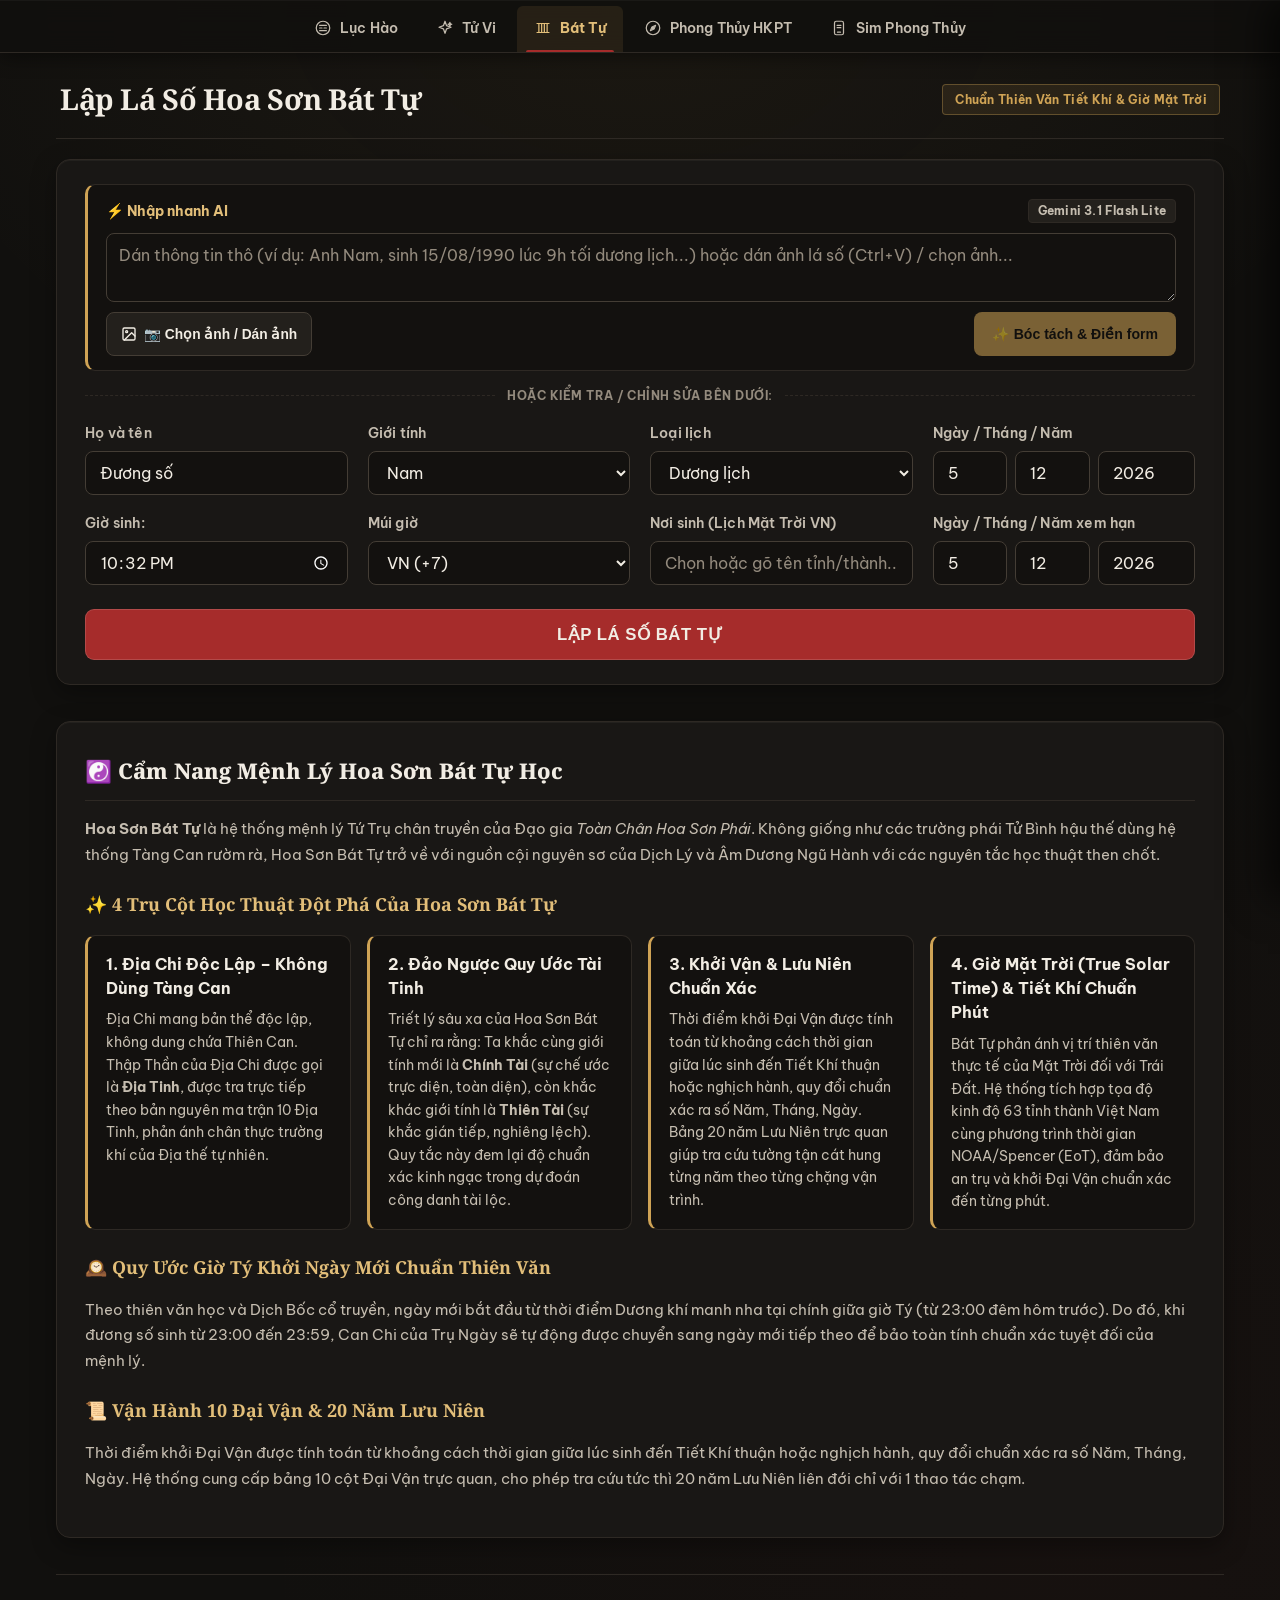
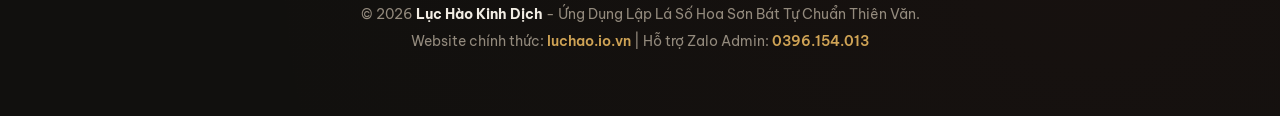
==== commit fc436e8b: "update giao diện" ====
--- a/bat-tu/index.html
+++ b/bat-tu/index.html
@@ -64,10 +64,11 @@
   <!-- Fonts (Segoe UI / Roboto chuẩn nét thanh thoát Ảnh 4) -->
   <link rel="preconnect" href="https://fonts.googleapis.com">
   <link rel="preconnect" href="https://fonts.gstatic.com" crossorigin>
-  <link href="https://fonts.googleapis.com/css2?family=Roboto:ital,wght@0,400;0,500;0,600;0,700;1,400&display=swap" rel="stylesheet">
+  <link href="https://fonts.googleapis.com/css2?family=Be+Vietnam+Pro:wght@400;500;600;700&family=Noto+Serif:wght@500;600;700&family=Roboto:ital,wght@0,400;0,500;0,600;0,700;1,400&display=swap" rel="stylesheet">
   
   <!-- CSS Stylesheet (Self-contained, includes Portal Navigation) -->
   <link rel="stylesheet" href="/bat-tu/style.css?v=7.5">
+  <link rel="stylesheet" href="/portal-theme.css?v=2.2">
 
   <!-- Libraries: lunar-javascript & html2canvas -->
   <script src="https://cdn.jsdelivr.net/npm/lunar-javascript/lunar.js"></script>
@@ -90,108 +91,7 @@
 <body>
 
   <!-- Top Portal Multi-Tab Navigation (5 Môn Huyền Học) -->
-  <nav id="portal-nav" class="portal-nav" aria-label="Menu Huyền Học">
-    <!-- Desktop: 5 tabs căn giữa sang trọng -->
-    <div class="portal-desktop-nav">
-      <div class="portal-tabs-track">
-        <a href="/" class="portal-tab-btn" title="Lập Quẻ Kinh Dịch Lục Hào">
-          <span class="portal-tab-icon">🔮</span>
-          <span class="portal-tab-text">Lục Hào</span>
-        </a>
-        <a href="/tu-vi" class="portal-tab-btn" title="Lập Lá Số Tử Vi Bắc Phái">
-          <span class="portal-tab-icon">📜</span>
-          <span class="portal-tab-text">Tử Vi</span>
-        </a>
-        <a href="/bat-tu" class="portal-tab-btn active" title="Lập Lá Số Hoa Sơn Bát Tự">
-          <span class="portal-tab-icon">☯️</span>
-          <span class="portal-tab-text">Bát Tự</span>
-        </a>
-        <a href="/hkpt" class="portal-tab-btn" title="Lập Tinh Bàn Phong Thủy Huyền Không Phi Tinh">
-          <span class="portal-tab-icon">🧭</span>
-          <span class="portal-tab-text">Phong Thủy HKPT</span>
-        </a>
-        <a href="/simphongthuy" class="portal-tab-btn" title="Tra Cứu &amp; Gợi Ý Sim Phong Thủy">
-          <span class="portal-tab-icon">📱</span>
-          <span class="portal-tab-text">Sim Phong Thủy</span>
-        </a>
-      </div>
-    </div>
-
-    <!-- Mobile: Tiêu đề môn bên trái + Nút Hamburger bên phải -->
-    <div class="portal-mobile-bar">
-      <a href="/bat-tu" class="portal-mobile-brand" title="Hoa Sơn Bát Tự">
-        <span class="mobile-brand-icon">☯️</span>
-        <span class="mobile-brand-title">Hoa Sơn Bát Tự</span>
-      </a>
-      <button type="button" class="portal-hamburger-btn" id="portal-hamburger-btn" aria-label="Menu chuyển môn" aria-expanded="false">
-        <span class="hamburger-bar"></span>
-        <span class="hamburger-bar"></span>
-        <span class="hamburger-bar"></span>
-      </button>
-    </div>
-  </nav>
-
-  <!-- Mobile Off-Canvas Drawer (Trượt mở từ bên phải) -->
-  <div id="portal-drawer-backdrop" class="portal-drawer-backdrop"></div>
-  <div id="portal-drawer" class="portal-drawer" aria-label="Danh mục môn Huyền Học">
-    <div class="portal-drawer-header">
-      <div class="drawer-header-brand">
-        <span class="drawer-header-icon">☯</span>
-        <span class="drawer-header-title">CHỌN MÔN HUYỀN HỌC</span>
-      </div>
-      <button type="button" class="drawer-close-btn" id="portal-drawer-close" aria-label="Đóng menu">✕</button>
-    </div>
-    <div class="portal-drawer-body">
-      <div class="drawer-list">
-        <a href="/" class="drawer-item">
-          <div class="drawer-item-icon">🔮</div>
-          <div class="drawer-item-info">
-            <div class="drawer-item-title">Lục Hào Kinh Dịch</div>
-            <div class="drawer-item-desc">Gieo quẻ 3 đồng xu &amp; Seri tiền</div>
-          </div>
-          <span class="drawer-item-arrow">›</span>
-        </a>
-        <a href="/tu-vi" class="drawer-item">
-          <div class="drawer-item-icon">📜</div>
-          <div class="drawer-item-info">
-            <div class="drawer-item-title">Tử Vi Bắc Phái</div>
-            <div class="drawer-item-desc">Phi tinh tứ hóa 12 cung chức</div>
-          </div>
-          <span class="drawer-item-arrow">›</span>
-        </a>
-        <a href="/bat-tu" class="drawer-item active">
-          <div class="drawer-item-icon">☯️</div>
-          <div class="drawer-item-info">
-            <div class="drawer-item-title">Hoa Sơn Bát Tự</div>
-            <div class="drawer-item-desc">Toàn Chân Phái - Thập Thần Độc Lập</div>
-          </div>
-          <span class="drawer-item-badge">Đang xem</span>
-        </a>
-        <a href="/hkpt" class="drawer-item">
-          <div class="drawer-item-icon">🧭</div>
-          <div class="drawer-item-info">
-            <div class="drawer-item-title">Phong Thủy HKPT</div>
-            <div class="drawer-item-desc">Huyền Không Phi Tinh &amp; Tinh bàn</div>
-          </div>
-          <span class="drawer-item-arrow">›</span>
-        </a>
-        <a href="/simphongthuy" class="drawer-item">
-          <div class="drawer-item-icon">📱</div>
-          <div class="drawer-item-info">
-            <div class="drawer-item-title">Sim Phong Thủy</div>
-            <div class="drawer-item-desc">Tra cứu SĐT theo giờ sinh</div>
-          </div>
-          <span class="drawer-item-arrow">›</span>
-        </a>
-      </div>
-    </div>
-    <div class="portal-drawer-footer">
-      <div class="drawer-contact-card">
-        <span>Admin hỗ trợ:</span>
-        <a href="https://zalo.me/0396154013" target="_blank" rel="noopener noreferrer">💬 Zalo: <strong>0396.154.013</strong></a>
-      </div>
-    </div>
-  </div>
+  <nav id="portal-nav" class="portal-nav" aria-label="Menu Huyền Học"><div class="portal-desktop-nav"><div class="portal-tabs-track"><a href="/" class="portal-tab-btn" title="Lập Quẻ Kinh Dịch Lục Hào"><span class="portal-tab-icon" aria-hidden="true"><svg viewBox="0 0 24 24" fill="none" stroke="currentColor" stroke-width="1.65" stroke-linecap="round" stroke-linejoin="round"><circle cx="12" cy="12" r="9"/><path d="M7.5 8.5h9"/><path d="M7.5 12h3.2M13.3 12h3.2"/><path d="M7.5 15.5h9"/></svg></span><span class="portal-tab-text">Lục Hào</span></a><a href="/tu-vi" class="portal-tab-btn" title="Lập Lá Số Tử Vi Bắc Phái"><span class="portal-tab-icon" aria-hidden="true"><svg viewBox="0 0 24 24" fill="none" stroke="currentColor" stroke-width="1.65" stroke-linecap="round" stroke-linejoin="round"><path d="M12 3l2.1 5.9L20 11l-5.9 2.1L12 19l-2.1-5.9L4 11l5.9-2.1L12 3z"/><path d="M18.5 4.5l.7 1.8 1.8.7-1.8.7-.7 1.8-.7-1.8-1.8-.7 1.8-.7.7-1.8z"/></svg></span><span class="portal-tab-text">Tử Vi</span></a><a href="/bat-tu" class="portal-tab-btn active" title="Lập Lá Số Hoa Sơn Bát Tự"><span class="portal-tab-icon" aria-hidden="true"><svg viewBox="0 0 24 24" fill="none" stroke="currentColor" stroke-width="1.65" stroke-linecap="round" stroke-linejoin="round"><path d="M4 6h16"/><path d="M6.5 6v12M10.2 6v12M13.8 6v12M17.5 6v12"/><path d="M4 18h16"/></svg></span><span class="portal-tab-text">Bát Tự</span></a><a href="/hkpt" class="portal-tab-btn" title="Lập Tinh Bàn Phong Thủy Huyền Không Phi Tinh"><span class="portal-tab-icon" aria-hidden="true"><svg viewBox="0 0 24 24" fill="none" stroke="currentColor" stroke-width="1.65" stroke-linecap="round" stroke-linejoin="round"><circle cx="12" cy="12" r="9"/><polygon points="15.5 8.5 13.4 13.4 8.5 15.5 10.6 10.6 15.5 8.5"/><circle cx="12" cy="12" r="1"/></svg></span><span class="portal-tab-text">Phong Thủy HKPT</span></a><a href="/simphongthuy" class="portal-tab-btn" title="Tra Cứu &amp; Gợi Ý Sim Phong Thủy"><span class="portal-tab-icon" aria-hidden="true"><svg viewBox="0 0 24 24" fill="none" stroke="currentColor" stroke-width="1.65" stroke-linecap="round" stroke-linejoin="round"><rect x="6" y="3" width="12" height="18" rx="2.5"/><path d="M10 17.5h4"/><path d="M9.5 8.5h5M9.5 11.5h5"/></svg></span><span class="portal-tab-text">Sim Phong Thủy</span></a></div></div><div class="portal-mobile-bar"><a href="/bat-tu" class="portal-mobile-brand" title="Hoa Sơn Bát Tự"><span class="mobile-brand-icon" aria-hidden="true"><svg viewBox="0 0 24 24" fill="none" stroke="currentColor" stroke-width="1.65" stroke-linecap="round" stroke-linejoin="round"><path d="M4 6h16"/><path d="M6.5 6v12M10.2 6v12M13.8 6v12M17.5 6v12"/><path d="M4 18h16"/></svg></span><span class="mobile-brand-title">Hoa Sơn Bát Tự</span></a><button type="button" class="portal-hamburger-btn" id="portal-hamburger-btn" aria-label="Menu chuyển môn" aria-expanded="false"><span class="hamburger-bar"></span><span class="hamburger-bar"></span><span class="hamburger-bar"></span></button></div></nav><div id="portal-drawer-backdrop" class="portal-drawer-backdrop"></div><div id="portal-drawer" class="portal-drawer" aria-label="Danh mục môn Huyền Học"><div class="portal-drawer-header"><div class="drawer-header-brand"><span class="drawer-header-icon" aria-hidden="true"><svg viewBox="0 0 24 24" fill="none" stroke="currentColor" stroke-width="1.75" stroke-linecap="round" stroke-linejoin="round" width="16" height="16"><polygon points="8.5 3 15.5 3 21 8.5 21 15.5 15.5 21 8.5 21 3 15.5 3 8.5"/><circle cx="12" cy="12" r="3"/></svg></span><span class="drawer-header-title">CHỌN MÔN HUYỀN HỌC</span></div><button type="button" class="drawer-close-btn" id="portal-drawer-close" aria-label="Đóng menu">✕</button></div><div class="portal-drawer-body"><div class="drawer-list"><a href="/" class="drawer-item"><div class="drawer-item-icon" aria-hidden="true"><svg viewBox="0 0 24 24" fill="none" stroke="currentColor" stroke-width="1.65" stroke-linecap="round" stroke-linejoin="round"><circle cx="12" cy="12" r="9"/><path d="M7.5 8.5h9"/><path d="M7.5 12h3.2M13.3 12h3.2"/><path d="M7.5 15.5h9"/></svg></div><div class="drawer-item-info"><div class="drawer-item-title">Lục Hào Kinh Dịch</div><div class="drawer-item-desc">Gieo quẻ 3 đồng xu &amp; Seri tiền</div></div><span class="drawer-item-arrow">›</span></a><a href="/tu-vi" class="drawer-item"><div class="drawer-item-icon" aria-hidden="true"><svg viewBox="0 0 24 24" fill="none" stroke="currentColor" stroke-width="1.65" stroke-linecap="round" stroke-linejoin="round"><path d="M12 3l2.1 5.9L20 11l-5.9 2.1L12 19l-2.1-5.9L4 11l5.9-2.1L12 3z"/><path d="M18.5 4.5l.7 1.8 1.8.7-1.8.7-.7 1.8-.7-1.8-1.8-.7 1.8-.7.7-1.8z"/></svg></div><div class="drawer-item-info"><div class="drawer-item-title">Tử Vi Bắc Phái</div><div class="drawer-item-desc">Phi tinh tứ hóa 12 cung chức</div></div><span class="drawer-item-arrow">›</span></a><a href="/bat-tu" class="drawer-item active"><div class="drawer-item-icon" aria-hidden="true"><svg viewBox="0 0 24 24" fill="none" stroke="currentColor" stroke-width="1.65" stroke-linecap="round" stroke-linejoin="round"><path d="M4 6h16"/><path d="M6.5 6v12M10.2 6v12M13.8 6v12M17.5 6v12"/><path d="M4 18h16"/></svg></div><div class="drawer-item-info"><div class="drawer-item-title">Hoa Sơn Bát Tự</div><div class="drawer-item-desc">Toàn Chân Phái - Chu Thần Bân</div></div><span class="drawer-item-badge">Đang xem</span></a><a href="/hkpt" class="drawer-item"><div class="drawer-item-icon" aria-hidden="true"><svg viewBox="0 0 24 24" fill="none" stroke="currentColor" stroke-width="1.65" stroke-linecap="round" stroke-linejoin="round"><circle cx="12" cy="12" r="9"/><polygon points="15.5 8.5 13.4 13.4 8.5 15.5 10.6 10.6 15.5 8.5"/><circle cx="12" cy="12" r="1"/></svg></div><div class="drawer-item-info"><div class="drawer-item-title">Phong Thủy HKPT</div><div class="drawer-item-desc">Huyền Không Phi Tinh &amp; Tinh bàn</div></div><span class="drawer-item-arrow">›</span></a><a href="/simphongthuy" class="drawer-item"><div class="drawer-item-icon" aria-hidden="true"><svg viewBox="0 0 24 24" fill="none" stroke="currentColor" stroke-width="1.65" stroke-linecap="round" stroke-linejoin="round"><rect x="6" y="3" width="12" height="18" rx="2.5"/><path d="M10 17.5h4"/><path d="M9.5 8.5h5M9.5 11.5h5"/></svg></div><div class="drawer-item-info"><div class="drawer-item-title">Sim Phong Thủy</div><div class="drawer-item-desc">Tra cứu SĐT theo giờ sinh</div></div><span class="drawer-item-arrow">›</span></a></div></div><div class="portal-drawer-footer"><div class="drawer-contact-card"><span>Admin hỗ trợ &amp; tư vấn:</span><a href="https://zalo.me/0396154013" target="_blank" rel="noopener noreferrer">Zalo: <strong>0396.154.013</strong></a></div></div></div>
 
   <!-- Main Content Wrapper -->
   <main class="bazi-page-wrapper">
@@ -199,9 +99,8 @@
     <!-- Header Banner -->
     <section class="bazi-header-banner">
       <div class="bazi-header-title">
-        <span class="icon">☯️</span>
         <div>
-          <h1>LẬP LÁ SỐ HOA SƠN BÁT TỰ</h1>
+          <h1>Lập Lá Số Hoa Sơn Bát Tự</h1>
         </div>
       </div>
       <div class="bazi-badge">Chuẩn Thiên Văn Tiết Khí &amp; Giờ Mặt Trời</div>
@@ -339,7 +238,7 @@
         </div>
 
         <button type="button" class="btn-submit-bazi" id="btn-submit-bazi">
-          <span>🔮</span> LẬP LÁ SỐ BÁT TỰ
+          Lập Lá Số Bát Tự
         </button>
       </form>
     </section>
@@ -368,7 +267,7 @@
         <!-- Nút Action: Tải ảnh -->
         <div class="bazi-actions-row">
           <button type="button" class="btn-bazi-action btn-bazi-download" id="btn-download-chart">
-            📥 Tải Ảnh Lá Số (HD PNG)
+            Tải Ảnh Lá Số (HD PNG)
           </button>
         </div>
 
--- a/portal-theme.css
+++ b/portal-theme.css
@@ -0,0 +1,2552 @@
+/* ==========================================================================
+   LỤC HÀO PORTAL — DESIGN SYSTEM: "SƠN MÀI HẮC KIM" (OBSIDIAN LACQUER)
+   Warm Charcoal Lacquer · Sumi Ivory · Antique Brass · Deep Cinnabar Seal
+   Unified Editorial Theme & Responsive Architecture across 5 Modules
+   ========================================================================== */
+
+:root {
+  /* Lacquer Surface Tokens (Warm Charcoal — never cold blue-navy) */
+  --lacquer-bg: #11100E;
+  --lacquer-surface: #191715;
+  --lacquer-inset: #13110F;
+  --lacquer-elevated: #23201C;
+  --border-hairline: #2E2924;
+  --border-strong: #443D35;
+
+  /* Ink & Artisanal Accents */
+  --ink-primary: #F2EDE4;
+  --ink-secondary: #C5BDB0;
+  --ink-muted: #938A7D;
+  --brass: #CFA355;
+  --brass-bright: #E2BE79;
+  --brass-soft: rgba(207, 163, 85, 0.11);
+  --seal-red: #A62C2B;
+  --seal-red-hover: #BD3534;
+  --seal-red-soft: rgba(166, 44, 43, 0.18);
+
+  /* Semantic Status (WCAG AA on Dark Lacquer) */
+  --status-success: #6EE7B7;
+  --status-success-bg: rgba(16, 185, 129, 0.12);
+  --status-success-border: rgba(110, 231, 183, 0.28);
+  --status-warn: #FCD34D;
+  --status-warn-bg: rgba(245, 158, 11, 0.12);
+  --status-warn-border: rgba(252, 211, 77, 0.28);
+  --status-danger: #FCA5A5;
+  --status-danger-bg: rgba(239, 68, 68, 0.14);
+  --status-danger-border: rgba(252, 165, 165, 0.30);
+
+  /* Typography */
+  --font-serif: 'Noto Serif', Georgia, 'Times New Roman', serif;
+  --font-sans: 'Be Vietnam Pro', -apple-system, BlinkMacSystemFont, 'Segoe UI', Roboto, sans-serif;
+
+  /* Elevation & Radii */
+  --radius-sm: 6px;
+  --radius-md: 10px;
+  --radius-lg: 14px;
+  --shadow-card: inset 0 1px 0 rgba(255, 245, 225, 0.045), 0 8px 24px rgba(0, 0, 0, 0.35);
+  --shadow-elevated: inset 0 1px 0 rgba(255, 245, 225, 0.06), 0 16px 40px rgba(0, 0, 0, 0.55);
+  --shadow-frame: 0 12px 32px rgba(0, 0, 0, 0.45);
+  --ease-ui: 0.2s cubic-bezier(0.2, 0.8, 0.2, 1);
+
+  /* Safe-area tokens */
+  --sat: env(safe-area-inset-top, 0px);
+  --sab: env(safe-area-inset-bottom, 0px);
+  --sal: env(safe-area-inset-left, 0px);
+  --sar: env(safe-area-inset-right, 0px);
+}
+
+/* --- Global Base & Accessibility --- */
+html {
+  font-size: 16px;
+  color-scheme: dark;
+  background-color: var(--lacquer-bg) !important;
+  -webkit-text-size-adjust: 100%;
+  text-size-adjust: 100%;
+  overflow-x: clip !important;
+}
+
+body {
+  font-family: var(--font-sans) !important;
+  background-color: var(--lacquer-bg) !important;
+  background-image:
+    radial-gradient(ellipse 85% 42% at 50% 0%, rgba(207, 163, 85, 0.055) 0%, transparent 70%),
+    radial-gradient(circle at 85% 90%, rgba(166, 44, 43, 0.04) 0%, transparent 45%) !important;
+  color: var(--ink-primary) !important;
+  line-height: 1.55;
+  overflow-x: clip !important;
+  -webkit-font-smoothing: antialiased;
+  -moz-osx-font-smoothing: grayscale;
+}
+
+input, select, textarea {
+  color-scheme: dark;
+}
+
+:where(a, button, input, select, textarea, summary, [tabindex]):focus-visible {
+  outline: 2px solid var(--brass) !important;
+  outline-offset: 2px !important;
+}
+
+@media (prefers-reduced-motion: reduce) {
+  *, *::before, *::after {
+    animation-duration: 0.01ms !important;
+    animation-iteration-count: 1 !important;
+    transition-duration: 0.01ms !important;
+    scroll-behavior: auto !important;
+  }
+}
+
+/* Tabular Figures for Dates, Degrees, Numbers, SIMs */
+input[type="number"],
+input[type="time"],
+input[type="datetime-local"],
+input[type="tel"],
+.digit-box,
+.sim-number-display,
+.sat-res-degree,
+.info-value {
+  font-variant-numeric: tabular-nums;
+}
+
+/* ==========================================================================
+   1. UNIFIED EDITORIAL TOP NAVIGATION & MOBILE DRAWER
+   ========================================================================== */
+.portal-nav {
+  position: sticky !important;
+  top: 0 !important;
+  z-index: 10000 !important;
+  background: rgba(17, 16, 14, 0.90) !important;
+  backdrop-filter: blur(12px) !important;
+  -webkit-backdrop-filter: blur(12px) !important;
+  border-bottom: 1px solid var(--border-hairline) !important;
+  box-shadow: 0 4px 20px rgba(0, 0, 0, 0.45), inset 0 1px 0 rgba(255, 245, 225, 0.04) !important;
+  padding: 0 16px !important;
+  padding-left: max(16px, var(--sal)) !important;
+  padding-right: max(16px, var(--sar)) !important;
+}
+
+.portal-desktop-nav {
+  display: flex;
+  align-items: center;
+  justify-content: center;
+  max-width: 1200px;
+  margin: 0 auto;
+}
+
+.portal-tabs-track {
+  display: inline-flex !important;
+  align-items: stretch !important;
+  justify-content: center !important;
+  gap: 4px !important;
+  background: transparent !important;
+  padding: 6px 0 0 !important;
+  border: none !important;
+  border-radius: 0 !important;
+  box-shadow: none !important;
+}
+
+.portal-tab-btn {
+  position: relative;
+  display: inline-flex !important;
+  align-items: center !important;
+  gap: 8px !important;
+  padding: 10px 16px 12px !important;
+  font-family: var(--font-sans) !important;
+  font-size: 0.9rem !important;
+  font-weight: 600 !important;
+  color: var(--ink-secondary) !important;
+  background: transparent !important;
+  border: 1px solid transparent !important;
+  border-radius: var(--radius-sm) var(--radius-sm) 0 0 !important;
+  text-decoration: none !important;
+  box-shadow: none !important;
+  transform: none !important;
+  transition: color var(--ease-ui), background-color var(--ease-ui) !important;
+  white-space: nowrap;
+  cursor: pointer;
+}
+
+.portal-tab-btn:hover {
+  color: var(--ink-primary) !important;
+  background: var(--lacquer-elevated) !important;
+  border-color: transparent !important;
+  transform: none !important;
+  box-shadow: none !important;
+}
+
+.portal-tab-btn.active {
+  color: var(--brass-bright) !important;
+  background: var(--brass-soft) !important;
+  border-color: transparent !important;
+  box-shadow: none !important;
+  font-weight: 700 !important;
+}
+
+.portal-tab-btn.active::after {
+  content: "";
+  position: absolute;
+  left: 8px;
+  right: 8px;
+  bottom: -1px;
+  height: 2.5px;
+  background: var(--seal-red);
+  border-radius: 2px 2px 0 0;
+}
+
+.portal-tab-icon {
+  display: inline-flex !important;
+  align-items: center;
+  justify-content: center;
+  width: 18px;
+  height: 18px;
+  flex-shrink: 0;
+  color: currentColor;
+  font-size: 1rem;
+  line-height: 1;
+}
+
+.portal-tab-icon svg {
+  width: 18px;
+  height: 18px;
+  display: block;
+}
+
+.portal-tab-text {
+  letter-spacing: 0.01em;
+}
+
+/* Mobile Top Bar */
+.portal-mobile-bar {
+  display: none;
+  align-items: center;
+  justify-content: space-between;
+  width: 100%;
+  min-height: 54px;
+  padding: 5px 0;
+}
+
+.portal-mobile-brand {
+  display: inline-flex !important;
+  align-items: center !important;
+  gap: 10px !important;
+  text-decoration: none !important;
+  color: var(--ink-primary) !important;
+  min-height: 44px;
+}
+
+.mobile-brand-icon {
+  display: inline-flex !important;
+  align-items: center;
+  justify-content: center;
+  width: 34px;
+  height: 34px;
+  border-radius: var(--radius-sm);
+  background: var(--seal-red-soft);
+  border: 1px solid rgba(207, 163, 85, 0.35);
+  color: var(--brass-bright);
+  flex-shrink: 0;
+}
+
+.mobile-brand-icon svg {
+  width: 18px;
+  height: 18px;
+  display: block;
+}
+
+.mobile-brand-title {
+  background: none !important;
+  -webkit-background-clip: initial !important;
+  background-clip: initial !important;
+  -webkit-text-fill-color: var(--ink-primary) !important;
+  color: var(--ink-primary) !important;
+  font-family: var(--font-serif) !important;
+  font-weight: 700 !important;
+  font-size: 1.05rem !important;
+  letter-spacing: -0.01em !important;
+}
+
+.portal-hamburger-btn {
+  display: inline-flex !important;
+  flex-direction: column !important;
+  justify-content: center !important;
+  align-items: center !important;
+  gap: 5px !important;
+  width: 44px !important;
+  height: 44px !important;
+  background: var(--lacquer-surface) !important;
+  border: 1px solid var(--border-strong) !important;
+  border-radius: var(--radius-sm) !important;
+  cursor: pointer;
+  padding: 0;
+  transition: background-color var(--ease-ui), border-color var(--ease-ui) !important;
+}
+
+.portal-hamburger-btn:hover {
+  background: var(--lacquer-elevated) !important;
+  border-color: var(--brass) !important;
+}
+
+.hamburger-bar {
+  display: block;
+  width: 18px !important;
+  height: 2px !important;
+  background: var(--ink-primary) !important;
+  border-radius: 2px;
+}
+
+/* Mobile Slide-in Drawer */
+.portal-drawer-backdrop {
+  background: rgba(8, 7, 6, 0.72) !important;
+  backdrop-filter: blur(5px) !important;
+  -webkit-backdrop-filter: blur(5px) !important;
+}
+
+.portal-drawer {
+  width: min(330px, 88vw) !important;
+  background: #161412 !important;
+  border-left: 1px solid var(--border-hairline) !important;
+  box-shadow: -12px 0 36px rgba(0, 0, 0, 0.65) !important;
+  color: var(--ink-primary) !important;
+}
+
+.portal-drawer-header {
+  padding: 14px 18px !important;
+  background: var(--lacquer-bg) !important;
+  border-bottom: 1px solid var(--border-hairline) !important;
+}
+
+.drawer-header-brand {
+  display: flex;
+  align-items: center;
+  gap: 10px !important;
+  color: var(--brass-bright) !important;
+  font-family: var(--font-serif) !important;
+  font-weight: 700 !important;
+  font-size: 0.96rem !important;
+  letter-spacing: 0.02em !important;
+}
+
+.drawer-header-icon {
+  display: inline-flex;
+  align-items: center;
+  justify-content: center;
+  width: 28px;
+  height: 28px;
+  border-radius: var(--radius-sm);
+  background: var(--seal-red);
+  color: #F2EDE4;
+  font-size: 0.9rem !important;
+  line-height: 1;
+}
+
+.drawer-close-btn {
+  width: 38px !important;
+  height: 38px !important;
+  background: var(--lacquer-surface) !important;
+  border: 1px solid var(--border-strong) !important;
+  color: var(--ink-secondary) !important;
+  border-radius: var(--radius-sm) !important;
+  font-size: 1rem !important;
+}
+
+.drawer-close-btn:hover,
+.drawer-close-btn:active {
+  color: var(--ink-primary) !important;
+  background: var(--seal-red-soft) !important;
+  border-color: var(--seal-red) !important;
+}
+
+.portal-drawer-body {
+  padding: 14px !important;
+}
+
+.drawer-list {
+  gap: 8px !important;
+}
+
+.drawer-item {
+  padding: 12px 14px !important;
+  min-height: 60px;
+  background: #1D1A17 !important;
+  border: 1px solid var(--border-hairline) !important;
+  border-radius: var(--radius-md) !important;
+  color: var(--ink-primary) !important;
+  box-shadow: none !important;
+}
+
+.drawer-item:hover {
+  background: var(--lacquer-elevated) !important;
+  border-color: var(--border-strong) !important;
+  transform: none !important;
+}
+
+.drawer-item.active {
+  background: rgba(166, 44, 43, 0.14) !important;
+  border: 1px solid rgba(207, 163, 85, 0.35) !important;
+  border-left: 3.5px solid var(--seal-red) !important;
+  box-shadow: none !important;
+}
+
+.drawer-item-icon {
+  display: inline-flex !important;
+  align-items: center;
+  justify-content: center;
+  width: 38px;
+  height: 38px;
+  border-radius: var(--radius-sm);
+  background: var(--lacquer-inset);
+  border: 1px solid var(--border-hairline);
+  color: var(--ink-secondary);
+  flex-shrink: 0;
+}
+
+.drawer-item.active .drawer-item-icon {
+  background: var(--seal-red);
+  border-color: var(--seal-red);
+  color: #F2EDE4;
+}
+
+.drawer-item-icon svg {
+  width: 20px;
+  height: 20px;
+  display: block;
+}
+
+.drawer-item-title {
+  color: var(--ink-primary) !important;
+  font-size: 0.94rem !important;
+  font-weight: 700 !important;
+}
+
+.drawer-item.active .drawer-item-title {
+  color: var(--brass-bright) !important;
+}
+
+.drawer-item-desc {
+  color: var(--ink-muted) !important;
+  font-size: 0.78rem !important;
+}
+
+.drawer-item-badge {
+  color: #F2EDE4 !important;
+  background: var(--seal-red) !important;
+  border: 1px solid rgba(255, 255, 255, 0.14) !important;
+  border-radius: 4px !important;
+  font-size: 0.7rem !important;
+  padding: 2px 7px !important;
+}
+
+.drawer-item-arrow {
+  color: var(--ink-muted) !important;
+}
+
+.portal-drawer-footer {
+  padding: 14px !important;
+  background: var(--lacquer-bg) !important;
+  border-top: 1px solid var(--border-hairline) !important;
+}
+
+.drawer-contact-card {
+  background: var(--lacquer-surface) !important;
+  border: 1px solid var(--border-hairline) !important;
+  border-radius: var(--radius-md) !important;
+  padding: 10px 12px !important;
+  color: var(--ink-secondary) !important;
+  text-align: center;
+}
+
+.drawer-contact-card a {
+  color: var(--brass-bright) !important;
+  font-weight: 700 !important;
+}
+
+@media (max-width: 768px) {
+  .portal-nav {
+    padding: 0 12px !important;
+    padding-left: max(12px, var(--sal)) !important;
+    padding-right: max(12px, var(--sar)) !important;
+  }
+  .portal-desktop-nav {
+    display: none !important;
+  }
+  .portal-mobile-bar {
+    display: flex !important;
+  }
+}
+
+/* ==========================================================================
+   2. SHARED PAGE HEADER, EDITORIAL SEAL & FOOTERS
+   ========================================================================== */
+.portal-page-header {
+  text-align: center;
+  padding: 20px 12px 18px;
+  max-width: 780px;
+  margin: 0 auto 16px;
+  border-bottom: 1px solid var(--border-hairline);
+}
+
+.portal-eyebrow {
+  display: inline-flex;
+  align-items: center;
+  gap: 6px;
+  padding: 3px 10px;
+  border: 1px solid rgba(207, 163, 85, 0.34);
+  background: var(--brass-soft);
+  color: var(--brass);
+  border-radius: 4px;
+  font-size: 0.72rem;
+  font-weight: 700;
+  letter-spacing: 0.08em;
+  text-transform: uppercase;
+  margin-bottom: 8px;
+}
+
+.portal-page-header h1 {
+  font-family: var(--font-serif);
+  font-size: clamp(1.45rem, 3.2vw, 2rem);
+  font-weight: 700;
+  color: var(--ink-primary);
+  line-height: 1.25;
+  letter-spacing: -0.015em;
+  margin: 0 0 6px;
+  text-wrap: balance;
+}
+
+.portal-page-subtitle {
+  font-size: 0.9rem;
+  color: var(--ink-muted);
+  margin: 0;
+  line-height: 1.5;
+}
+
+/* Unified Footer across all 5 modules */
+.main-site-footer,
+.bazi-footer,
+.hkpt-footer,
+.seo-footer-bottom {
+  margin-top: 36px !important;
+  padding: 24px 16px max(24px, var(--sab)) !important;
+  text-align: center !important;
+  border-top: 1px solid var(--border-hairline) !important;
+  color: var(--ink-muted) !important;
+  font-size: 0.85rem !important;
+  font-family: var(--font-sans) !important;
+  line-height: 1.65 !important;
+  background: transparent !important;
+}
+
+.main-site-footer p,
+.bazi-footer p,
+.hkpt-footer p,
+.seo-footer-bottom p,
+.seo-footer-bottom .footer-subtext {
+  color: var(--ink-muted) !important;
+  font-size: 0.85rem !important;
+  margin: 4px 0 !important;
+}
+
+.main-site-footer strong,
+.bazi-footer strong,
+.hkpt-footer strong,
+.seo-footer-bottom strong {
+  color: var(--ink-primary) !important;
+  font-weight: 700 !important;
+}
+
+.main-site-footer a,
+.bazi-footer a,
+.hkpt-footer a,
+.seo-footer-bottom a,
+.seo-footer-bottom .footer-subtext a {
+  color: var(--brass) !important;
+  text-decoration: none !important;
+  font-weight: 600 !important;
+}
+
+.main-site-footer a:hover,
+.bazi-footer a:hover,
+.hkpt-footer a:hover,
+.seo-footer-bottom a:hover {
+  color: var(--brass-bright) !important;
+  text-decoration: underline !important;
+}
+
+/* ==========================================================================
+   3. LỤC HÀO (/) — SƠN MÀI HẮC KIM OVERRIDES
+   Note: #captureArea and #captureTarget (#fefee5) are strictly untouched!
+   ========================================================================== */
+#portal-tab-luchao .app-container {
+  max-width: 1200px;
+  padding: 16px 16px 32px;
+}
+
+#portal-tab-luchao .card {
+  background: var(--lacquer-surface) !important;
+  border: 1px solid var(--border-hairline) !important;
+  border-radius: var(--radius-lg) !important;
+  box-shadow: var(--shadow-card) !important;
+  color: var(--ink-primary) !important;
+}
+
+#portal-tab-luchao .card:hover {
+  border-color: var(--border-strong) !important;
+}
+
+#portal-tab-luchao .section-title {
+  font-family: var(--font-serif) !important;
+  font-size: 1.12rem !important;
+  font-weight: 700 !important;
+  color: var(--ink-primary) !important;
+  border-bottom: 1px solid var(--border-hairline) !important;
+  padding-bottom: 10px !important;
+  margin-bottom: 16px !important;
+}
+
+#portal-tab-luchao .form-group label {
+  color: var(--ink-secondary) !important;
+  font-weight: 600 !important;
+  font-size: 0.88rem !important;
+}
+
+#portal-tab-luchao .form-input,
+#portal-tab-luchao .line-select {
+  background: var(--lacquer-inset) !important;
+  border: 1px solid var(--border-strong) !important;
+  border-radius: var(--radius-sm) !important;
+  color: var(--ink-primary) !important;
+  font-size: 16px !important;
+  min-height: 44px;
+  padding: 9px 12px !important;
+  min-width: 0;
+}
+
+#portal-tab-luchao .form-input:focus,
+#portal-tab-luchao .line-select:focus {
+  border-color: var(--brass) !important;
+  box-shadow: 0 0 0 3px rgba(207, 163, 85, 0.16) !important;
+}
+
+#portal-tab-luchao .form-input::placeholder {
+  color: var(--ink-muted) !important;
+  opacity: 0.85;
+}
+
+#portal-tab-luchao .form-hint {
+  color: var(--ink-muted) !important;
+}
+
+/* Lục Hào Date/Timezone Flex Row (Mobile Safe) */
+.luchao-datetime-row {
+  display: flex;
+  gap: 8px;
+  align-items: center;
+  width: 100%;
+}
+
+.luchao-datetime-row #inputDate {
+  flex: 1 1 auto;
+  min-width: 0 !important;
+}
+
+.luchao-datetime-row #inputTimezone {
+  flex: 0 0 auto;
+  width: auto !important;
+  min-width: 112px;
+}
+
+@media (max-width: 420px) {
+  .luchao-datetime-row {
+    flex-direction: column;
+    align-items: stretch;
+  }
+  .luchao-datetime-row #inputTimezone {
+    width: 100% !important;
+  }
+}
+
+/* Method Tabs */
+#portal-tab-luchao .tabs {
+  background: var(--lacquer-inset) !important;
+  border: 1px solid var(--border-hairline);
+  border-radius: var(--radius-md) !important;
+  padding: 4px !important;
+  gap: 4px !important;
+}
+
+#portal-tab-luchao .tab-btn {
+  color: var(--ink-secondary) !important;
+  background: transparent !important;
+  border-radius: var(--radius-sm) !important;
+  min-height: 44px;
+  font-weight: 600 !important;
+  box-shadow: none !important;
+}
+
+#portal-tab-luchao .tab-btn:hover {
+  color: var(--ink-primary) !important;
+  background: var(--lacquer-elevated) !important;
+}
+
+#portal-tab-luchao .tab-btn.active {
+  background: var(--lacquer-elevated) !important;
+  color: var(--brass-bright) !important;
+  border: 1px solid rgba(207, 163, 85, 0.45) !important;
+  box-shadow: none !important;
+  font-weight: 700 !important;
+}
+
+/* Coin Line Rows */
+#portal-tab-luchao .line-row {
+  background: var(--lacquer-inset) !important;
+  border: 1px solid var(--border-hairline) !important;
+  border-radius: var(--radius-md) !important;
+  padding: 7px 10px !important;
+}
+
+#portal-tab-luchao .line-row:hover {
+  background: var(--lacquer-elevated) !important;
+  border-color: var(--border-strong) !important;
+}
+
+#portal-tab-luchao .line-label {
+  color: var(--brass-bright) !important;
+  font-weight: 700 !important;
+}
+
+#portal-tab-luchao .line-select {
+  min-height: 38px !important;
+  padding: 6px 10px !important;
+  font-size: 0.92rem !important;
+  background: var(--lacquer-surface) !important;
+}
+
+#portal-tab-luchao .line-moving-label:hover {
+  background: rgba(255, 255, 255, 0.04) !important;
+}
+
+#portal-tab-luchao .line-moving-checkbox {
+  accent-color: var(--brass) !important;
+}
+
+#portal-tab-luchao .moving-text {
+  color: var(--ink-muted) !important;
+}
+
+#portal-tab-luchao .line-moving-checkbox:checked + .moving-text {
+  color: var(--brass-bright) !important;
+}
+
+/* Buttons on Lục Hào */
+#portal-tab-luchao .btn {
+  border-radius: var(--radius-md) !important;
+  min-height: 46px;
+  font-weight: 700 !important;
+  letter-spacing: 0.02em !important;
+  text-transform: none !important;
+  box-shadow: none !important;
+}
+
+#portal-tab-luchao .btn-primary {
+  background: var(--seal-red) !important;
+  border: 1px solid rgba(255, 255, 255, 0.14) !important;
+  color: var(--ink-primary) !important;
+}
+
+#portal-tab-luchao .btn-primary:hover {
+  background: var(--seal-red-hover) !important;
+  transform: none !important;
+  box-shadow: 0 6px 18px rgba(166, 44, 43, 0.35) !important;
+}
+
+#portal-tab-luchao .btn-secondary {
+  background: var(--lacquer-elevated) !important;
+  border: 1px solid var(--border-strong) !important;
+  color: var(--ink-primary) !important;
+}
+
+#portal-tab-luchao .btn-secondary:hover {
+  border-color: var(--brass) !important;
+  color: var(--brass-bright) !important;
+  transform: none !important;
+}
+
+#portal-tab-luchao .btn-download {
+  background: var(--lacquer-elevated) !important;
+  border: 1px solid var(--brass) !important;
+  color: var(--brass-bright) !important;
+}
+
+#portal-tab-luchao .btn-download:hover {
+  background: var(--brass-soft) !important;
+  transform: none !important;
+}
+
+#portal-tab-luchao .image-display {
+  border: 1px solid rgba(207, 163, 85, 0.45);
+  border-radius: var(--radius-md) !important;
+  background: #fefee5;
+  box-shadow: var(--shadow-frame);
+}
+
+#portal-tab-luchao .save-hint {
+  color: var(--ink-muted) !important;
+}
+
+/* Lục Hào Coin Toss Modal & Loading Overlay */
+#loading-overlay {
+  background: rgba(17, 16, 14, 0.90) !important;
+}
+
+#loading-overlay .loader-content {
+  color: var(--ink-primary) !important;
+}
+
+#loading-overlay .spinner {
+  border-color: var(--border-hairline) !important;
+  border-top-color: var(--brass) !important;
+}
+
+#coin-toss-modal {
+  background: rgba(8, 7, 6, 0.80) !important;
+}
+
+#coin-toss-modal .modal-content {
+  background: var(--lacquer-surface) !important;
+  border: 1px solid var(--border-strong) !important;
+  color: var(--ink-primary) !important;
+  box-shadow: var(--shadow-elevated) !important;
+}
+
+#coin-toss-modal .modal-header {
+  border-bottom: 1px solid var(--border-hairline) !important;
+}
+
+#coin-toss-modal .modal-header h3 {
+  font-family: var(--font-serif) !important;
+  color: var(--brass-bright) !important;
+}
+
+#coin-toss-modal .close-btn {
+  color: var(--ink-secondary) !important;
+  width: 38px;
+  height: 38px;
+  display: inline-flex;
+  align-items: center;
+  justify-content: center;
+  border-radius: var(--radius-sm);
+}
+
+#coin-toss-modal .close-btn:hover {
+  color: var(--ink-primary) !important;
+  background: var(--seal-red-soft);
+}
+
+#coin-toss-modal .toss-info {
+  color: var(--ink-secondary) !important;
+}
+
+#coin-toss-modal .toss-results-container {
+  background: var(--lacquer-inset) !important;
+  border: 1px solid var(--border-hairline) !important;
+}
+
+#coin-toss-modal .result-row {
+  background: var(--lacquer-surface) !important;
+  border: 1px solid var(--border-hairline) !important;
+}
+
+#coin-toss-modal .result-label {
+  color: var(--brass-bright) !important;
+}
+
+#coin-toss-modal .result-text,
+#coin-toss-modal .result-symbol {
+  color: var(--ink-primary) !important;
+}
+
+#coin-toss-modal .result-row.moving .result-text {
+  color: var(--status-danger) !important;
+  font-weight: 700;
+}
+
+#coin-toss-modal .btn-primary {
+  background: var(--seal-red) !important;
+  color: var(--ink-primary) !important;
+}
+
+/* Lục Hào SEO Section */
+#portal-tab-luchao .seo-knowledge-section {
+  background: var(--lacquer-surface) !important;
+  border: 1px solid var(--border-hairline) !important;
+  box-shadow: var(--shadow-card) !important;
+}
+
+#portal-tab-luchao .seo-title {
+  font-family: var(--font-serif) !important;
+  color: var(--ink-primary) !important;
+  border-bottom: 1px solid var(--border-hairline) !important;
+}
+
+#portal-tab-luchao .seo-lead {
+  color: var(--ink-secondary) !important;
+}
+
+#portal-tab-luchao .seo-card,
+#portal-tab-luchao .faq-item,
+#portal-tab-luchao .authority-card {
+  background: var(--lacquer-inset) !important;
+  border: 1px solid var(--border-hairline) !important;
+  box-shadow: none !important;
+}
+
+#portal-tab-luchao .seo-card:hover,
+#portal-tab-luchao .authority-card:hover {
+  border-color: var(--border-strong) !important;
+  transform: none !important;
+  box-shadow: none !important;
+}
+
+#portal-tab-luchao .seo-card h3,
+#portal-tab-luchao .authority-card h4,
+#portal-tab-luchao .faq-item summary {
+  color: var(--brass-bright) !important;
+}
+
+#portal-tab-luchao .authority-card strong {
+  color: var(--ink-primary) !important;
+}
+
+#portal-tab-luchao .seo-faq h3,
+#portal-tab-luchao .seo-authority h3 {
+  font-family: var(--font-serif) !important;
+  color: var(--brass) !important;
+}
+
+#portal-tab-luchao .seo-card p,
+#portal-tab-luchao .faq-item p,
+#portal-tab-luchao .authority-card p {
+  color: var(--ink-secondary) !important;
+}
+
+@media (min-width: 992px) {
+  #portal-tab-luchao .result-section {
+    top: 68px !important;
+  }
+}
+
+/* ==========================================================================
+   4. TỬ VI BẮC PHÁI (/tu-vi) — SƠN MÀI HẮC KIM OVERRIDES
+   ========================================================================== */
+.page-shell {
+  padding: 16px 14px 32px !important;
+  background: transparent !important;
+}
+
+.page-shell::before,
+.page-shell::after {
+  display: none !important;
+}
+
+.simple-layout {
+  max-width: 1240px !important;
+}
+
+.panel-simple,
+.preview-simple {
+  background: var(--lacquer-surface) !important;
+  border: 1px solid var(--border-hairline) !important;
+  border-radius: var(--radius-lg) !important;
+  box-shadow: var(--shadow-card) !important;
+  color: var(--ink-primary) !important;
+}
+
+.panel-simple h1,
+.panel-simple h2,
+.preview-toolbar h2 {
+  font-family: var(--font-serif) !important;
+  color: var(--ink-primary) !important;
+  font-weight: 700 !important;
+}
+
+.field-label,
+.check-row {
+  color: var(--ink-secondary) !important;
+}
+
+.field-row input,
+.field-row select,
+.province-search-input {
+  background: var(--lacquer-inset) !important;
+  border: 1px solid var(--border-strong) !important;
+  border-radius: var(--radius-sm) !important;
+  color: var(--ink-primary) !important;
+  min-height: 44px !important;
+  font-size: 16px !important;
+}
+
+.field-row input:focus,
+.field-row select:focus,
+.province-search-input:focus {
+  border-color: var(--brass) !important;
+  box-shadow: 0 0 0 3px rgba(207, 163, 85, 0.16) !important;
+}
+
+.check-row input[type="checkbox"] {
+  accent-color: var(--brass) !important;
+}
+
+.province-clear-btn {
+  color: var(--ink-muted) !important;
+}
+
+.province-clear-btn:hover {
+  color: var(--ink-primary) !important;
+}
+
+.province-inline-clear {
+  background: var(--border-hairline) !important;
+  color: var(--ink-primary) !important;
+}
+
+.province-inline-clear:hover {
+  background: var(--border-strong) !important;
+}
+
+.province-toggle-btn::after {
+  border-top-color: var(--ink-secondary) !important;
+}
+
+.province-toggle-btn:hover::after {
+  border-top-color: var(--ink-primary) !important;
+}
+
+.province-dropdown-menu {
+  background: var(--lacquer-elevated) !important;
+  border: 1px solid var(--border-strong) !important;
+  box-shadow: var(--shadow-elevated) !important;
+}
+
+.province-dropdown-item {
+  border-bottom-color: var(--border-hairline) !important;
+}
+
+.province-dropdown-item:hover,
+.province-dropdown-item:active {
+  background: rgba(207, 163, 85, 0.10) !important;
+}
+
+.province-dropdown-item.active {
+  background: var(--brass-soft) !important;
+}
+
+.province-dropdown-item .prov-name {
+  color: var(--ink-primary) !important;
+}
+
+.province-dropdown-item .prov-capital,
+.province-dropdown-item .item-coord,
+.province-dropdown-item .item-sub,
+.province-dropdown-empty {
+  color: var(--ink-muted) !important;
+}
+
+.solar-preview-card {
+  background: var(--status-success-bg) !important;
+  border-color: var(--status-success-border) !important;
+  color: var(--status-success) !important;
+}
+
+.error-box {
+  background: var(--status-danger-bg) !important;
+  border-color: var(--status-danger-border) !important;
+  color: var(--status-danger) !important;
+}
+
+.submit-row button {
+  background: var(--seal-red) !important;
+  border: 1px solid rgba(255, 255, 255, 0.14) !important;
+  color: var(--ink-primary) !important;
+  border-radius: var(--radius-md) !important;
+  min-height: 46px !important;
+  font-weight: 700 !important;
+  letter-spacing: 0.03em !important;
+}
+
+.submit-row button:hover {
+  background: var(--seal-red-hover) !important;
+}
+
+/* AI Parse Box on Tử Vi */
+.ai-parse-box {
+  background: var(--lacquer-inset) !important;
+  border: 1px solid var(--border-hairline) !important;
+  border-left: 3px solid var(--brass) !important;
+  border-radius: var(--radius-md) !important;
+  padding: 12px 14px !important;
+}
+
+.ai-parse-box.drag-over {
+  background: var(--brass-soft) !important;
+  border-color: var(--brass) !important;
+  box-shadow: 0 0 0 3px rgba(207, 163, 85, 0.18) !important;
+}
+
+.ai-badge {
+  color: var(--brass-bright) !important;
+  font-weight: 700 !important;
+}
+
+.ai-model-tag {
+  background: var(--lacquer-elevated) !important;
+  color: var(--ink-secondary) !important;
+  border: 1px solid var(--border-hairline) !important;
+  border-radius: 4px !important;
+}
+
+.ai-textarea {
+  background: var(--lacquer-surface) !important;
+  border: 1px solid var(--border-strong) !important;
+  color: var(--ink-primary) !important;
+  font-size: 16px !important;
+}
+
+.ai-textarea:focus {
+  border-color: var(--brass) !important;
+  box-shadow: 0 0 0 3px rgba(207, 163, 85, 0.16) !important;
+}
+
+.ai-textarea::placeholder {
+  color: var(--ink-muted) !important;
+}
+
+.ai-img-preview {
+  background: var(--lacquer-surface) !important;
+  border-color: var(--brass) !important;
+}
+
+.ai-thumb-name {
+  color: var(--ink-primary) !important;
+}
+
+.ai-thumb-sub {
+  color: var(--status-success) !important;
+}
+
+.ai-upload-btn {
+  background: var(--lacquer-elevated) !important;
+  border: 1px solid var(--border-strong) !important;
+  color: var(--ink-primary) !important;
+  min-height: 42px !important;
+}
+
+.ai-upload-btn:hover:not(:disabled) {
+  border-color: var(--brass) !important;
+  color: var(--brass-bright) !important;
+}
+
+.ai-parse-btn {
+  background: var(--brass) !important;
+  color: #11100E !important;
+  min-height: 42px !important;
+}
+
+.ai-parse-btn:hover:not(:disabled) {
+  background: var(--brass-bright) !important;
+}
+
+.ai-parse-error {
+  background: var(--status-danger-bg) !important;
+  border-color: var(--status-danger-border) !important;
+  color: var(--status-danger) !important;
+}
+
+.form-divider {
+  color: var(--ink-muted) !important;
+}
+
+.form-divider::before,
+.form-divider::after {
+  border-bottom-color: var(--border-hairline) !important;
+}
+
+/* Tử Vi Chart Preview & Phi Hóa Interactive Panel */
+.phi-control-panel {
+  background: var(--lacquer-inset) !important;
+  border: 1px solid var(--border-strong) !important;
+  box-shadow: none !important;
+}
+
+.user-badge {
+  background: var(--lacquer-elevated) !important;
+  border-color: var(--border-hairline) !important;
+  color: var(--ink-secondary) !important;
+}
+
+.action-btn.download-link,
+.zoom-btn-action.dl {
+  background: var(--lacquer-elevated) !important;
+  border: 1px solid var(--brass) !important;
+  color: var(--brass-bright) !important;
+  min-height: 42px;
+}
+
+.action-btn.download-link:hover,
+.zoom-btn-action.dl:hover {
+  background: var(--brass-soft) !important;
+}
+
+.preview-frame {
+  border: 1px solid rgba(207, 163, 85, 0.48) !important;
+  border-radius: var(--radius-md) !important;
+  background: #FFFFFF !important;
+  box-shadow: var(--shadow-frame);
+}
+
+.image-hint {
+  color: var(--ink-muted) !important;
+}
+
+.phi-panel-header {
+  border-bottom-color: var(--border-hairline) !important;
+}
+
+.phi-panel-icon {
+  color: var(--brass) !important;
+}
+
+.phi-panel-title h4 {
+  color: var(--ink-primary) !important;
+}
+
+.phi-panel-subtitle {
+  color: var(--ink-muted) !important;
+}
+
+.phi-clear-btn {
+  background: var(--lacquer-elevated) !important;
+  border-color: var(--border-strong) !important;
+  color: var(--ink-secondary) !important;
+}
+
+.phi-clear-btn:hover {
+  background: var(--seal-red-soft) !important;
+  border-color: var(--seal-red) !important;
+  color: var(--status-danger) !important;
+}
+
+.phi-mode-tab {
+  background: var(--lacquer-surface) !important;
+  border: 1px solid var(--border-hairline) !important;
+  color: var(--ink-secondary) !important;
+}
+
+.phi-mode-tab .tab-title {
+  color: inherit !important;
+}
+
+.phi-mode-tab:hover {
+  background: var(--lacquer-elevated) !important;
+  border-color: var(--border-strong) !important;
+}
+
+.phi-mode-tab.tab-loc.active {
+  background: #2E1918 !important;
+  border-color: #DC4A48 !important;
+  color: #FECACA !important;
+  box-shadow: none !important;
+}
+
+.phi-mode-tab.tab-ky.active {
+  background: #2C2418 !important;
+  border-color: var(--brass) !important;
+  color: var(--brass-bright) !important;
+  box-shadow: none !important;
+}
+
+.tab-dot.loc {
+  background: #E05856 !important;
+}
+
+.tab-dot.ky {
+  background: var(--brass) !important;
+}
+
+.phi-mode-tab.tab-ky.active .tab-dot.ky {
+  background: var(--brass-bright) !important;
+}
+
+.tab-color-tag.loc {
+  background: rgba(220, 74, 72, 0.22) !important;
+  color: #FECACA !important;
+}
+
+.phi-mode-tab.tab-loc.active .tab-color-tag.loc {
+  background: var(--seal-red) !important;
+  color: #FFFFFF !important;
+}
+
+.tab-color-tag.ky {
+  background: var(--lacquer-elevated) !important;
+  color: var(--ink-secondary) !important;
+}
+
+.phi-mode-tab.tab-ky.active .tab-color-tag.ky {
+  background: var(--brass) !important;
+  color: #11100E !important;
+}
+
+.phi-mode-desc {
+  background: var(--lacquer-inset) !important;
+  border-color: var(--border-strong) !important;
+  color: var(--ink-secondary) !important;
+}
+
+.phi-mode-desc strong {
+  color: var(--ink-primary) !important;
+}
+
+.phi-toggle-row span {
+  color: var(--ink-secondary) !important;
+}
+
+.phi-toggle-row button {
+  background: var(--lacquer-elevated) !important;
+  border-color: var(--border-strong) !important;
+  color: var(--ink-secondary) !important;
+}
+
+.phi-palace-btn {
+  background: var(--lacquer-elevated) !important;
+  border: 1px solid var(--border-hairline) !important;
+}
+
+.phi-palace-btn:hover {
+  background: #2C2722 !important;
+  border-color: var(--border-strong) !important;
+}
+
+.phi-palace-btn .p-name {
+  color: var(--ink-primary) !important;
+}
+
+.phi-palace-btn .p-canchi {
+  color: var(--ink-muted) !important;
+}
+
+.phi-palace-btn.loc.selected {
+  background: rgba(166, 44, 43, 0.28) !important;
+  border-color: #DC4A48 !important;
+  box-shadow: 0 0 0 1px #DC4A48 !important;
+}
+
+.phi-palace-btn.loc.selected .p-name,
+.phi-palace-btn.loc.selected .p-canchi {
+  color: #FECACA !important;
+}
+
+.phi-palace-btn.ky.selected {
+  background: var(--brass) !important;
+  border-color: var(--brass-bright) !important;
+  box-shadow: 0 0 0 1px var(--brass-bright) !important;
+}
+
+.phi-palace-btn.ky.selected .p-name,
+.phi-palace-btn.ky.selected .p-canchi {
+  color: #11100E !important;
+}
+
+.chart-zoom-dialog {
+  background: var(--lacquer-surface) !important;
+  border: 1px solid var(--border-strong) !important;
+}
+
+.zoom-dialog-header {
+  background: var(--lacquer-bg) !important;
+  border-bottom: 1px solid var(--border-hairline) !important;
+}
+
+.zoom-title-info h4 {
+  color: var(--brass-bright) !important;
+}
+
+.zoom-scroll-area {
+  background: var(--lacquer-inset) !important;
+}
+
+/* Tử Vi SEO Section */
+.seo-guide-section {
+  max-width: 1240px !important;
+  margin-top: 24px !important;
+  gap: 14px !important;
+}
+
+.seo-highlights-grid .highlight-item,
+.highlight-item,
+.seo-article-card {
+  background: var(--lacquer-surface) !important;
+  border: 1px solid var(--border-hairline) !important;
+  border-radius: var(--radius-lg) !important;
+  box-shadow: var(--shadow-card) !important;
+}
+
+.seo-highlights-grid .highlight-item:hover,
+.highlight-item:hover,
+.seo-article-card:hover {
+  border-color: var(--border-strong) !important;
+  box-shadow: var(--shadow-card) !important;
+  transform: none !important;
+}
+
+.highlight-item h5,
+.seo-article-card h2 {
+  font-family: var(--font-serif) !important;
+  color: var(--brass-bright) !important;
+  border-bottom-color: var(--border-hairline) !important;
+}
+
+.seo-article-card h3,
+.faq-question-text,
+.guide-steps-list li strong {
+  color: var(--ink-primary) !important;
+}
+
+.highlight-item p,
+.seo-article-card p,
+.faq-answer-content p,
+.guide-steps-list li p {
+  color: var(--ink-secondary) !important;
+}
+
+.tu-hoa-box.loc {
+  background: var(--status-success-bg) !important;
+  border-color: var(--status-success-border) !important;
+  color: var(--status-success) !important;
+}
+
+.tu-hoa-box.quyen {
+  background: var(--brass-soft) !important;
+  border-color: rgba(207, 163, 85, 0.34) !important;
+  color: var(--brass-bright) !important;
+}
+
+.tu-hoa-box.khoa {
+  background: rgba(59, 130, 246, 0.12) !important;
+  border-color: rgba(147, 197, 253, 0.30) !important;
+  color: #93C5FD !important;
+}
+
+.tu-hoa-box.ky {
+  background: var(--seal-red-soft) !important;
+  border-color: rgba(248, 113, 113, 0.35) !important;
+  color: #FCA5A5 !important;
+}
+
+.tu-hoa-box p {
+  color: var(--ink-secondary) !important;
+}
+
+.tu-hoa-box:hover {
+  transform: none !important;
+  box-shadow: none !important;
+}
+
+.guide-steps-list li {
+  background: var(--lacquer-inset) !important;
+  border-left: 3px solid var(--brass) !important;
+}
+
+.faq-item {
+  border-color: var(--border-hairline) !important;
+}
+
+.faq-question-btn {
+  background: var(--lacquer-inset) !important;
+}
+
+.faq-question-btn:hover {
+  background: var(--lacquer-elevated) !important;
+}
+
+.faq-answer-content {
+  background: var(--lacquer-surface) !important;
+  border-top-color: var(--border-hairline) !important;
+}
+
+.faq-toggle-icon {
+  color: var(--brass) !important;
+}
+
+/* ==========================================================================
+   5. HOA SƠN BÁT TỰ (/bat-tu) — SƠN MÀI HẮC KIM OVERRIDES
+   Note: #bazi-capture-container & .bazi-chart-card (#FEF6E8) stay untouched!
+   ========================================================================== */
+.bazi-page-wrapper {
+  max-width: 1200px !important;
+  padding: 18px 16px 36px !important;
+}
+
+.bazi-header-banner {
+  background: transparent !important;
+  border: none !important;
+  border-bottom: 1px solid var(--border-hairline) !important;
+  border-left: none !important;
+  border-radius: 0 !important;
+  box-shadow: none !important;
+  padding: 6px 4px 16px !important;
+  margin-bottom: 20px !important;
+}
+
+.bazi-header-title h1 {
+  font-family: var(--font-serif) !important;
+  font-size: clamp(1.35rem, 2.8vw, 1.8rem) !important;
+  font-weight: 700 !important;
+  color: var(--ink-primary) !important;
+  letter-spacing: -0.015em !important;
+}
+
+.bazi-badge {
+  background: var(--brass-soft) !important;
+  border: 1px solid rgba(207, 163, 85, 0.34) !important;
+  color: var(--brass) !important;
+  border-radius: 4px !important;
+  padding: 5px 12px !important;
+  font-size: 0.78rem !important;
+}
+
+.bazi-form-card {
+  background: var(--lacquer-surface) !important;
+  border: 1px solid var(--border-hairline) !important;
+  border-radius: var(--radius-lg) !important;
+  box-shadow: var(--shadow-card) !important;
+}
+
+.bazi-ai-parse-box {
+  background: var(--lacquer-inset) !important;
+  border: 1px solid var(--border-hairline) !important;
+  border-left: 3px solid var(--brass) !important;
+  border-radius: var(--radius-md) !important;
+}
+
+.bazi-ai-parse-box.drag-over {
+  background: var(--brass-soft) !important;
+  border-color: var(--brass) !important;
+}
+
+.bazi-ai-badge {
+  color: var(--brass-bright) !important;
+}
+
+.bazi-ai-model-tag {
+  background: var(--lacquer-elevated) !important;
+  border-color: var(--border-hairline) !important;
+  color: var(--ink-secondary) !important;
+  border-radius: 4px !important;
+}
+
+.bazi-ai-textarea,
+.bazi-form-card .form-input,
+.bazi-form-card .form-select,
+input[type="time"].form-input,
+.bazi-time-input {
+  background: var(--lacquer-inset) !important;
+  border: 1px solid var(--border-strong) !important;
+  color: var(--ink-primary) !important;
+  min-height: 44px;
+  font-size: 16px !important;
+}
+
+.bazi-ai-textarea::placeholder,
+.bazi-form-card .form-input::placeholder {
+  color: var(--ink-muted) !important;
+}
+
+.bazi-ai-textarea:focus,
+.bazi-form-card .form-input:focus,
+.bazi-form-card .form-select:focus {
+  background: var(--lacquer-surface) !important;
+  border-color: var(--brass) !important;
+  box-shadow: 0 0 0 3px rgba(207, 163, 85, 0.16) !important;
+}
+
+.bazi-form-card .form-group label {
+  color: var(--ink-secondary) !important;
+}
+
+.bazi-ai-img-preview {
+  background: var(--lacquer-surface) !important;
+  border-color: var(--brass) !important;
+}
+
+.bazi-ai-thumb-name {
+  color: var(--ink-primary) !important;
+}
+
+.bazi-ai-thumb-sub {
+  color: var(--status-success) !important;
+}
+
+.bazi-ai-upload-btn {
+  background: var(--lacquer-elevated) !important;
+  border: 1px solid var(--border-strong) !important;
+  color: var(--ink-primary) !important;
+  min-height: 44px !important;
+}
+
+.bazi-ai-upload-btn:hover {
+  border-color: var(--brass) !important;
+  color: var(--brass-bright) !important;
+}
+
+.bazi-ai-parse-btn {
+  background: var(--brass) !important;
+  color: #11100E !important;
+  box-shadow: none !important;
+  min-height: 44px !important;
+}
+
+.bazi-ai-parse-btn:hover:not(:disabled) {
+  background: var(--brass-bright) !important;
+  transform: none !important;
+}
+
+.bazi-form-divider::before,
+.bazi-form-divider::after {
+  border-bottom-color: var(--border-hairline) !important;
+}
+
+.bazi-form-divider span {
+  color: var(--ink-muted) !important;
+}
+
+.province-dropdown {
+  background: var(--lacquer-elevated) !important;
+  border-color: var(--border-strong) !important;
+  box-shadow: var(--shadow-elevated) !important;
+}
+
+.province-item {
+  color: var(--ink-primary) !important;
+  border-bottom-color: var(--border-hairline) !important;
+}
+
+.province-item .sub {
+  color: var(--ink-muted) !important;
+}
+
+.province-item:hover,
+.province-item.active {
+  background: var(--brass-soft) !important;
+  color: var(--brass-bright) !important;
+}
+
+.btn-submit-bazi {
+  background: var(--seal-red) !important;
+  border: 1px solid rgba(255, 255, 255, 0.14) !important;
+  color: var(--ink-primary) !important;
+  box-shadow: none !important;
+  min-height: 48px !important;
+}
+
+.btn-submit-bazi:hover {
+  background: var(--seal-red-hover) !important;
+  transform: none !important;
+  box-shadow: 0 6px 18px rgba(166, 44, 43, 0.35) !important;
+}
+
+.bazi-daivan-switcher-box {
+  background: var(--lacquer-surface) !important;
+  border: 1px solid var(--border-hairline) !important;
+  border-radius: var(--radius-md) !important;
+}
+
+.bazi-daivan-switcher-box .switcher-title,
+.switcher-quick-year {
+  color: var(--ink-primary) !important;
+}
+
+.form-select-sm {
+  background: var(--lacquer-inset) !important;
+  border-color: var(--border-strong) !important;
+  color: var(--ink-primary) !important;
+}
+
+.bazi-dv-pill {
+  background: var(--lacquer-inset) !important;
+  border-color: var(--border-hairline) !important;
+  color: var(--ink-primary) !important;
+}
+
+.bazi-dv-pill:hover,
+.bazi-dv-pill.active {
+  background: var(--brass-soft) !important;
+  border-color: var(--brass) !important;
+  color: var(--brass-bright) !important;
+  box-shadow: none !important;
+}
+
+.bazi-image-display-frame {
+  border: 1px solid rgba(207, 163, 85, 0.48) !important;
+  border-radius: var(--radius-md) !important;
+  box-shadow: var(--shadow-frame) !important;
+}
+
+.bazi-img-loading {
+  background: rgba(17, 16, 14, 0.88) !important;
+  color: var(--brass-bright) !important;
+}
+
+.bazi-spinner {
+  border-color: var(--border-hairline) !important;
+  border-top-color: var(--brass) !important;
+}
+
+.bazi-save-hints {
+  background: var(--lacquer-surface) !important;
+  border: 1px dashed var(--border-strong) !important;
+  color: var(--ink-muted) !important;
+}
+
+.bazi-save-hints strong {
+  color: var(--brass-bright) !important;
+}
+
+.btn-bazi-download {
+  background: var(--lacquer-elevated) !important;
+  border: 1px solid var(--brass) !important;
+  color: var(--brass-bright) !important;
+  min-height: 46px;
+}
+
+.btn-bazi-download:hover {
+  background: var(--brass-soft) !important;
+  transform: none !important;
+  box-shadow: none !important;
+}
+
+.bazi-seo-guide-section {
+  background: var(--lacquer-surface) !important;
+  border: 1px solid var(--border-hairline) !important;
+  border-radius: var(--radius-lg) !important;
+  box-shadow: var(--shadow-card) !important;
+}
+
+.bazi-seo-guide-section h2 {
+  font-family: var(--font-serif) !important;
+  color: var(--ink-primary) !important;
+  border-bottom: 1px solid var(--border-hairline) !important;
+}
+
+.bazi-seo-guide-section h3 {
+  font-family: var(--font-serif) !important;
+  color: var(--brass-bright) !important;
+}
+
+.bazi-seo-guide-section p {
+  color: var(--ink-secondary) !important;
+}
+
+.bazi-seo-card {
+  background: var(--lacquer-inset) !important;
+  border: 1px solid var(--border-hairline) !important;
+  border-left: 3px solid var(--brass) !important;
+}
+
+.bazi-seo-card:hover {
+  transform: none !important;
+  border-color: var(--border-strong) !important;
+  box-shadow: none !important;
+}
+
+.bazi-seo-card h4 {
+  color: var(--ink-primary) !important;
+}
+
+.bazi-seo-card p {
+  color: var(--ink-secondary) !important;
+}
+
+/* ==========================================================================
+   6. PHONG THỦY HKPT (/hkpt) — SƠN MÀI HẮC KIM OVERRIDES
+   Note: #exportArea (white chart grid & star colors) remains 100% pure!
+   ========================================================================== */
+.app-container {
+  max-width: 980px !important;
+}
+
+.app-header {
+  padding: 18px 12px 16px !important;
+  border-bottom: 1px solid var(--border-hairline);
+  margin-bottom: 16px !important;
+  max-width: 780px !important;
+}
+
+.header-title {
+  font-family: var(--font-serif) !important;
+  font-size: clamp(1.45rem, 3.2vw, 2rem) !important;
+  font-weight: 700 !important;
+  background: none !important;
+  -webkit-background-clip: initial !important;
+  background-clip: initial !important;
+  -webkit-text-fill-color: var(--ink-primary) !important;
+  color: var(--ink-primary) !important;
+  letter-spacing: -0.015em !important;
+}
+
+.header-subtitle {
+  color: var(--brass) !important;
+  font-size: 0.82rem !important;
+  letter-spacing: 0.1em !important;
+  margin-top: 4px !important;
+}
+
+.input-section {
+  background: var(--lacquer-surface) !important;
+  border: 1px solid var(--border-hairline) !important;
+  border-radius: var(--radius-lg) !important;
+  box-shadow: var(--shadow-card) !important;
+  max-width: 680px !important;
+  padding: 20px !important;
+}
+
+.form-block {
+  background: var(--lacquer-inset) !important;
+  border: 1px solid var(--border-hairline) !important;
+  border-radius: var(--radius-md) !important;
+}
+
+.form-block-title {
+  color: var(--brass-bright) !important;
+}
+
+.block-num {
+  background: var(--seal-red) !important;
+  color: var(--ink-primary) !important;
+}
+
+.input-group label {
+  color: var(--ink-secondary) !important;
+}
+
+.input-field {
+  background: var(--lacquer-surface) !important;
+  border: 1px solid var(--border-strong) !important;
+  color: var(--ink-primary) !important;
+  font-size: 16px !important;
+  min-height: 44px !important;
+}
+
+.input-datetime-local {
+  background: var(--lacquer-surface) !important;
+  color: var(--ink-primary) !important;
+}
+
+select.input-field {
+  background-image: none !important;
+  -webkit-appearance: auto !important;
+  appearance: auto !important;
+  padding-right: 10px !important;
+}
+
+.input-field:focus {
+  border-color: var(--brass) !important;
+  box-shadow: 0 0 0 3px rgba(207, 163, 85, 0.16) !important;
+}
+
+.input-readonly {
+  background: var(--lacquer-bg) !important;
+  color: var(--brass-bright) !important;
+  border-color: var(--border-hairline) !important;
+}
+
+.input-hint {
+  color: var(--ink-muted) !important;
+}
+
+.badge-canh {
+  background: var(--lacquer-elevated) !important;
+  border-color: var(--border-strong) !important;
+  color: var(--ink-secondary) !important;
+}
+
+.badge-tiet {
+  background: var(--status-success-bg) !important;
+  border-color: var(--status-success-border) !important;
+  color: var(--status-success) !important;
+}
+
+.btn-sat-standalone {
+  background: var(--lacquer-elevated) !important;
+  color: var(--ink-primary) !important;
+  border: 1px solid var(--border-strong) !important;
+  box-shadow: none !important;
+  min-height: 44px !important;
+}
+
+.btn-sat-standalone:hover {
+  border-color: var(--brass) !important;
+  color: var(--brass-bright) !important;
+  transform: none !important;
+}
+
+.btn-calculate {
+  background: var(--seal-red) !important;
+  border: 1px solid rgba(255, 255, 255, 0.14) !important;
+  color: var(--ink-primary) !important;
+  box-shadow: none !important;
+  min-height: 48px !important;
+}
+
+.btn-calculate:hover {
+  background: var(--seal-red-hover) !important;
+  transform: none !important;
+  box-shadow: 0 6px 18px rgba(166, 44, 43, 0.35) !important;
+}
+
+.export-area {
+  max-width: 680px !important;
+  border: 1px solid rgba(207, 163, 85, 0.48) !important;
+  box-shadow: var(--shadow-frame) !important;
+}
+
+.action-container {
+  max-width: 680px !important;
+}
+
+.btn-action-download {
+  background: var(--lacquer-elevated) !important;
+  border: 1px solid var(--brass) !important;
+  color: var(--brass-bright) !important;
+  min-height: 46px !important;
+}
+
+.btn-action-download:hover {
+  background: var(--brass-soft) !important;
+  box-shadow: none !important;
+}
+
+.btn-action-plan {
+  background: var(--lacquer-surface) !important;
+  border: 1px solid var(--border-strong) !important;
+  color: var(--ink-primary) !important;
+  min-height: 46px !important;
+}
+
+.btn-action-plan:hover {
+  border-color: var(--brass) !important;
+  color: var(--brass-bright) !important;
+  background: var(--lacquer-elevated) !important;
+  box-shadow: none !important;
+}
+
+/* HKPT Floorplan & Satellite Modal */
+.floorplan-section {
+  background: var(--lacquer-surface) !important;
+  border: 1px solid var(--border-hairline) !important;
+  box-shadow: var(--shadow-card) !important;
+  color: var(--ink-primary) !important;
+}
+
+.floorplan-title {
+  font-family: var(--font-serif) !important;
+  color: var(--ink-primary) !important;
+}
+
+.fp-header-btn,
+.fp-btn,
+.fp-mini-btn {
+  background: var(--lacquer-elevated) !important;
+  border: 1px solid var(--border-strong) !important;
+  color: var(--ink-primary) !important;
+}
+
+.fp-header-btn:hover,
+.fp-btn:hover,
+.fp-mini-btn:hover {
+  border-color: var(--brass) !important;
+  color: var(--brass-bright) !important;
+}
+
+.floorplan-container {
+  background: var(--lacquer-inset) !important;
+  border-color: var(--border-strong) !important;
+}
+
+.center-tools-panel {
+  background: var(--lacquer-inset) !important;
+  border: 1px solid var(--border-strong) !important;
+}
+
+.center-tools-title {
+  color: var(--brass-bright) !important;
+}
+
+.center-mode-btn {
+  background: var(--lacquer-surface) !important;
+  border-color: var(--border-strong) !important;
+  color: var(--ink-secondary) !important;
+  min-height: 38px;
+}
+
+.center-mode-btn.active {
+  background: var(--seal-red) !important;
+  border-color: var(--seal-red-hover) !important;
+  color: var(--ink-primary) !important;
+}
+
+.center-tool-desc {
+  color: var(--ink-secondary) !important;
+  background: var(--lacquer-surface) !important;
+  border: 1px solid var(--border-hairline);
+}
+
+.fp-toggles-row {
+  background: var(--lacquer-inset) !important;
+  border-color: var(--border-hairline) !important;
+}
+
+.fp-toggle-label,
+.fp-control-group label,
+.fp-rotation-display {
+  color: var(--ink-secondary) !important;
+}
+
+.fp-rotation-display strong {
+  color: var(--brass-bright) !important;
+}
+
+.fp-btn-primary,
+.fp-btn.active {
+  background: var(--seal-red) !important;
+  border-color: var(--seal-red-hover) !important;
+  color: var(--ink-primary) !important;
+}
+
+.fp-slider {
+  background: var(--border-strong) !important;
+}
+
+.fp-slider::-webkit-slider-thumb {
+  background: var(--brass) !important;
+}
+
+.fp-toggle-label input[type="checkbox"] {
+  accent-color: var(--brass) !important;
+}
+
+.sat-modal-backdrop {
+  background: rgba(8, 7, 6, 0.80) !important;
+}
+
+.sat-modal-container {
+  background: var(--lacquer-surface) !important;
+  border: 1px solid var(--border-strong) !important;
+}
+
+.sat-modal-header,
+.sat-search-bar,
+.sat-result-bar {
+  background: var(--lacquer-bg) !important;
+  border-color: var(--border-hairline) !important;
+}
+
+.sat-header-title h3,
+.sat-res-name {
+  font-family: var(--font-serif) !important;
+  color: var(--ink-primary) !important;
+}
+
+.sat-header-title p,
+.sat-res-label {
+  color: var(--ink-muted) !important;
+}
+
+.sat-close-btn,
+.sat-tool-btn,
+.sat-mini-btn {
+  background: var(--lacquer-elevated) !important;
+  border: 1px solid var(--border-strong) !important;
+  color: var(--ink-primary) !important;
+}
+
+.sat-search-input {
+  background: var(--lacquer-inset) !important;
+  border-color: var(--border-strong) !important;
+  color: var(--ink-primary) !important;
+}
+
+.sat-search-btn {
+  background: var(--brass) !important;
+  color: #11100E !important;
+}
+
+.sat-layer-toggle {
+  border-color: var(--border-strong) !important;
+}
+
+.sat-layer-btn {
+  background: var(--lacquer-surface) !important;
+  color: var(--ink-secondary) !important;
+}
+
+.sat-layer-btn.active {
+  background: var(--seal-red) !important;
+  color: var(--ink-primary) !important;
+}
+
+.sat-instruction {
+  background: var(--brass-soft) !important;
+  color: var(--brass-bright) !important;
+  border-bottom-color: var(--border-hairline) !important;
+}
+
+.sat-res-degree {
+  color: var(--brass-bright) !important;
+}
+
+.sat-result-sub {
+  color: var(--ink-secondary) !important;
+}
+
+.sat-btn-apply:not(:disabled) {
+  background: var(--seal-red) !important;
+  color: var(--ink-primary) !important;
+  box-shadow: none !important;
+}
+
+.sat-btn-apply:not(:disabled):hover {
+  background: var(--seal-red-hover) !important;
+}
+
+/* HKPT SEO Section */
+.hkpt-seo-guide-section {
+  background: var(--lacquer-surface) !important;
+  border: 1px solid var(--border-hairline) !important;
+  border-radius: var(--radius-lg) !important;
+  box-shadow: var(--shadow-card) !important;
+  color: var(--ink-secondary) !important;
+}
+
+.hkpt-seo-guide-section h2 {
+  font-family: var(--font-serif) !important;
+  color: var(--ink-primary) !important;
+  border-bottom: 1px solid var(--border-hairline);
+  padding-bottom: 12px;
+}
+
+.hkpt-seo-guide-section h3 {
+  font-family: var(--font-serif) !important;
+  color: var(--brass-bright) !important;
+  border-left-color: var(--brass) !important;
+}
+
+.hkpt-seo-guide-section p,
+.hkpt-seo-guide-section li {
+  color: var(--ink-secondary) !important;
+}
+
+.hkpt-seo-card {
+  background: var(--lacquer-inset) !important;
+  border: 1px solid var(--border-hairline) !important;
+}
+
+.hkpt-seo-card:hover {
+  border-color: var(--border-strong) !important;
+  box-shadow: none !important;
+  transform: none !important;
+}
+
+.hkpt-seo-card h4 {
+  color: var(--brass-bright) !important;
+}
+
+.hkpt-seo-card p {
+  color: var(--ink-secondary) !important;
+}
+
+@media (max-width: 480px) {
+  .input-section {
+    padding: 14px 12px !important;
+  }
+  .datetime-picker-row {
+    flex-direction: column !important;
+    align-items: stretch !important;
+    gap: 8px !important;
+  }
+  .datetime-picker-row .select-timezone {
+    width: 100% !important;
+    min-width: 0 !important;
+  }
+}
+
+/* ==========================================================================
+   7. SIM PHONG THỦY (/simphongthuy) — SƠN MÀI HẮC KIM OVERRIDES
+   Note: #hiddenRenderArea and .hex-card-view (#fefee5) remain untouched!
+   ========================================================================== */
+.container {
+  max-width: 980px !important;
+  padding: 16px 14px 32px !important;
+}
+
+.sim-page-header {
+  text-align: center;
+  padding: 12px 8px 18px;
+  margin-bottom: 18px;
+  border-bottom: 1px solid var(--border-hairline);
+}
+
+.sim-page-header h1 {
+  font-family: var(--font-serif) !important;
+  font-size: clamp(1.45rem, 3.2vw, 1.95rem) !important;
+  font-weight: 700 !important;
+  color: var(--ink-primary) !important;
+  margin: 0 0 6px !important;
+  letter-spacing: -0.015em;
+  line-height: 1.25;
+}
+
+.sim-page-header p {
+  color: var(--ink-muted);
+  font-size: 0.9rem;
+  margin: 0;
+}
+
+.form-card {
+  background: var(--lacquer-surface) !important;
+  border: 1px solid var(--border-hairline) !important;
+  border-radius: var(--radius-lg) !important;
+  box-shadow: var(--shadow-card) !important;
+}
+
+.form-card .section-title {
+  font-family: var(--font-serif) !important;
+  color: var(--ink-primary) !important;
+  border-bottom: 1px solid var(--border-hairline) !important;
+  font-size: 1.15rem !important;
+  font-weight: 700 !important;
+}
+
+.form-card .form-group label {
+  color: var(--ink-secondary) !important;
+}
+
+.form-control,
+.gender-radio-group {
+  background: var(--lacquer-inset) !important;
+  border: 1px solid var(--border-strong) !important;
+  color: var(--ink-primary) !important;
+  min-height: 44px;
+}
+
+.form-control:focus {
+  border-color: var(--brass) !important;
+  box-shadow: 0 0 0 3px rgba(207, 163, 85, 0.16) !important;
+}
+
+.gender-radio-label {
+  color: var(--ink-primary) !important;
+}
+
+.gender-radio-label input[type="radio"] {
+  accent-color: var(--brass) !important;
+}
+
+.current-sim-group {
+  background: var(--lacquer-inset) !important;
+  border: 1px dashed var(--border-strong) !important;
+}
+
+.current-sim-group label {
+  color: var(--brass-bright) !important;
+}
+
+.btn-eval-current {
+  background: var(--lacquer-elevated) !important;
+  border: 1px solid var(--brass) !important;
+  color: var(--brass-bright) !important;
+  box-shadow: none !important;
+  min-height: 44px;
+}
+
+.btn-eval-current:hover {
+  background: var(--brass-soft) !important;
+}
+
+/* Digit Selector Section */
+.digit-section {
+  background: var(--lacquer-inset) !important;
+  border: 1px solid var(--border-strong) !important;
+  border-top: 3px solid var(--seal-red) !important;
+  box-shadow: none !important;
+}
+
+.digit-section-title {
+  font-family: var(--font-serif) !important;
+  color: var(--ink-primary) !important;
+  font-weight: 700 !important;
+}
+
+.prefix-selector-group label {
+  color: var(--ink-secondary) !important;
+}
+
+.prefix-select {
+  background: var(--lacquer-surface) !important;
+  border: 1px solid var(--border-strong) !important;
+  color: var(--ink-primary) !important;
+  min-height: 40px;
+}
+
+.digit-boxes-container {
+  gap: 4px !important;
+}
+
+.digit-box {
+  background: var(--lacquer-surface) !important;
+  border: 1px solid var(--border-strong) !important;
+  color: var(--ink-primary) !important;
+  flex: 1 1 0% !important;
+  min-width: 0 !important;
+  max-width: 44px !important;
+  height: 44px !important;
+  font-family: var(--font-sans) !important;
+  font-size: 16px !important;
+}
+
+.digit-box:focus {
+  border-color: var(--brass) !important;
+  box-shadow: 0 0 0 3px rgba(207, 163, 85, 0.18) !important;
+}
+
+.digit-box.fixed-zero {
+  background: var(--lacquer-elevated) !important;
+  color: var(--brass-bright) !important;
+  border-color: rgba(207, 163, 85, 0.45) !important;
+}
+
+.digit-help-text {
+  color: var(--ink-muted) !important;
+}
+
+@media (max-width: 400px) {
+  .digit-boxes-container {
+    gap: 2px !important;
+  }
+  .digit-box {
+    height: 40px !important;
+    border-radius: 5px !important;
+  }
+}
+
+.btn-submit {
+  background: var(--seal-red) !important;
+  border: 1px solid rgba(255, 255, 255, 0.14) !important;
+  color: var(--ink-primary) !important;
+  box-shadow: none !important;
+  min-height: 48px;
+}
+
+.btn-submit:hover {
+  background: var(--seal-red-hover) !important;
+}
+
+/* Sim Results & Cards */
+.results-header h3 {
+  font-family: var(--font-serif);
+  color: var(--ink-primary);
+}
+
+.result-count-badge {
+  background: var(--brass-soft);
+  color: var(--brass-bright);
+  border: 1px solid rgba(207, 163, 85, 0.35);
+  padding: 4px 10px;
+  border-radius: 4px;
+  font-size: 0.8rem;
+  font-weight: 700;
+}
+
+.sim-card {
+  background: var(--lacquer-surface) !important;
+  border: 1px solid var(--border-hairline) !important;
+  box-shadow: var(--shadow-card) !important;
+}
+
+.sim-card-evaluated {
+  border: 1px solid rgba(207, 163, 85, 0.5) !important;
+  background: var(--lacquer-inset) !important;
+  margin-top: 14px;
+}
+
+.sim-eval-label {
+  font-size: 0.86rem;
+  color: var(--brass);
+  font-weight: 700;
+  margin-bottom: 4px;
+  text-transform: uppercase;
+  letter-spacing: 0.04em;
+}
+
+.sim-card:hover {
+  border-color: var(--border-strong) !important;
+  transform: none !important;
+}
+
+.sim-number-display {
+  color: var(--ink-muted) !important;
+}
+
+.sim-number-display .highlight {
+  color: var(--brass-bright) !important;
+}
+
+.badge-score {
+  background: var(--status-success-bg) !important;
+  color: var(--status-success) !important;
+  border-color: var(--status-success-border) !important;
+}
+
+.badge-hex {
+  background: var(--brass-soft) !important;
+  color: var(--brass-bright) !important;
+  border-color: rgba(207, 163, 85, 0.32) !important;
+}
+
+.btn-view-hex {
+  background: var(--seal-red) !important;
+  color: var(--ink-primary) !important;
+  min-height: 40px;
+}
+
+.btn-view-hex:hover {
+  background: var(--seal-red-hover) !important;
+}
+
+.btn-copy-info {
+  background: var(--lacquer-elevated) !important;
+  color: var(--ink-primary) !important;
+  border: 1px solid var(--border-strong) !important;
+  min-height: 40px;
+}
+
+.btn-copy-info:hover {
+  border-color: var(--brass) !important;
+  color: var(--brass-bright) !important;
+}
+
+.sim-loading-state {
+  text-align: center;
+  padding: 36px 16px;
+  color: var(--brass-bright);
+}
+
+.sim-empty-state {
+  text-align: center;
+  padding: 32px 18px;
+  background: var(--lacquer-surface);
+  border-radius: var(--radius-lg);
+  border: 1px solid var(--border-hairline);
+}
+
+.sim-empty-title {
+  font-size: 1.05rem;
+  color: var(--status-danger);
+  font-weight: 700;
+}
+
+.sim-empty-hint {
+  color: var(--ink-muted);
+  margin-top: 8px;
+  font-size: 0.9rem;
+}
+
+/* Sim Hex Modal */
+#hexModal.modal-overlay {
+  background: rgba(8, 7, 6, 0.82) !important;
+}
+
+#hexModal .modal-content {
+  background: var(--lacquer-surface) !important;
+  border: 1px solid var(--border-strong) !important;
+  color: var(--ink-primary) !important;
+  box-shadow: var(--shadow-elevated) !important;
+}
+
+#hexModal .modal-close {
+  background: var(--lacquer-elevated) !important;
+  border: 1px solid var(--border-strong) !important;
+  color: var(--ink-primary) !important;
+  box-shadow: none !important;
+}
+
+#hexModal .modal-close:hover {
+  background: var(--seal-red) !important;
+  border-color: var(--seal-red) !important;
+  color: var(--ink-primary) !important;
+  box-shadow: none !important;
+  transform: none !important;
+}
+
+.desktop-img-hint {
+  color: var(--ink-muted);
+  font-size: 0.85rem;
+  text-align: center;
+  margin-top: 10px;
+}
+
+/* Sim SEO Section */
+.container .seo-knowledge-section {
+  background: var(--lacquer-surface) !important;
+  border: 1px solid var(--border-hairline) !important;
+  box-shadow: var(--shadow-card) !important;
+  color: var(--ink-secondary) !important;
+}
+
+.container .seo-knowledge-section h2 {
+  font-family: var(--font-serif) !important;
+  color: var(--ink-primary) !important;
+  border-bottom: 1px solid var(--border-hairline);
+  padding-bottom: 12px;
+}
+
+.container .seo-knowledge-section h3 {
+  font-family: var(--font-serif) !important;
+  color: var(--brass-bright) !important;
+  border-left-color: var(--brass) !important;
+}
+
+.container .seo-knowledge-section p,
+.container .seo-knowledge-section li {
+  color: var(--ink-secondary) !important;
+}
+
+.container .seo-knowledge-section a {
+  color: var(--brass-bright);
+  font-weight: 600;
+}
+
+.container .seo-faq-card {
+  background: var(--lacquer-inset) !important;
+  border: 1px solid var(--border-hairline) !important;
+}
+
+.container .seo-faq-card:hover {
+  border-color: var(--border-strong) !important;
+  box-shadow: none !important;
+  transform: none !important;
+}
+
+.container .seo-faq-card h4 {
+  color: var(--brass-bright) !important;
+}
+
+/* ==========================================================================
+   8. GLOBAL POLISH: TOASTS
+   ========================================================================== */
+.toast,
+.bazi-toast,
+.toast-notification {
+  background: var(--lacquer-elevated) !important;
+  color: var(--ink-primary) !important;
+  border: 1px solid var(--brass) !important;
+  box-shadow: var(--shadow-elevated) !important;
+}
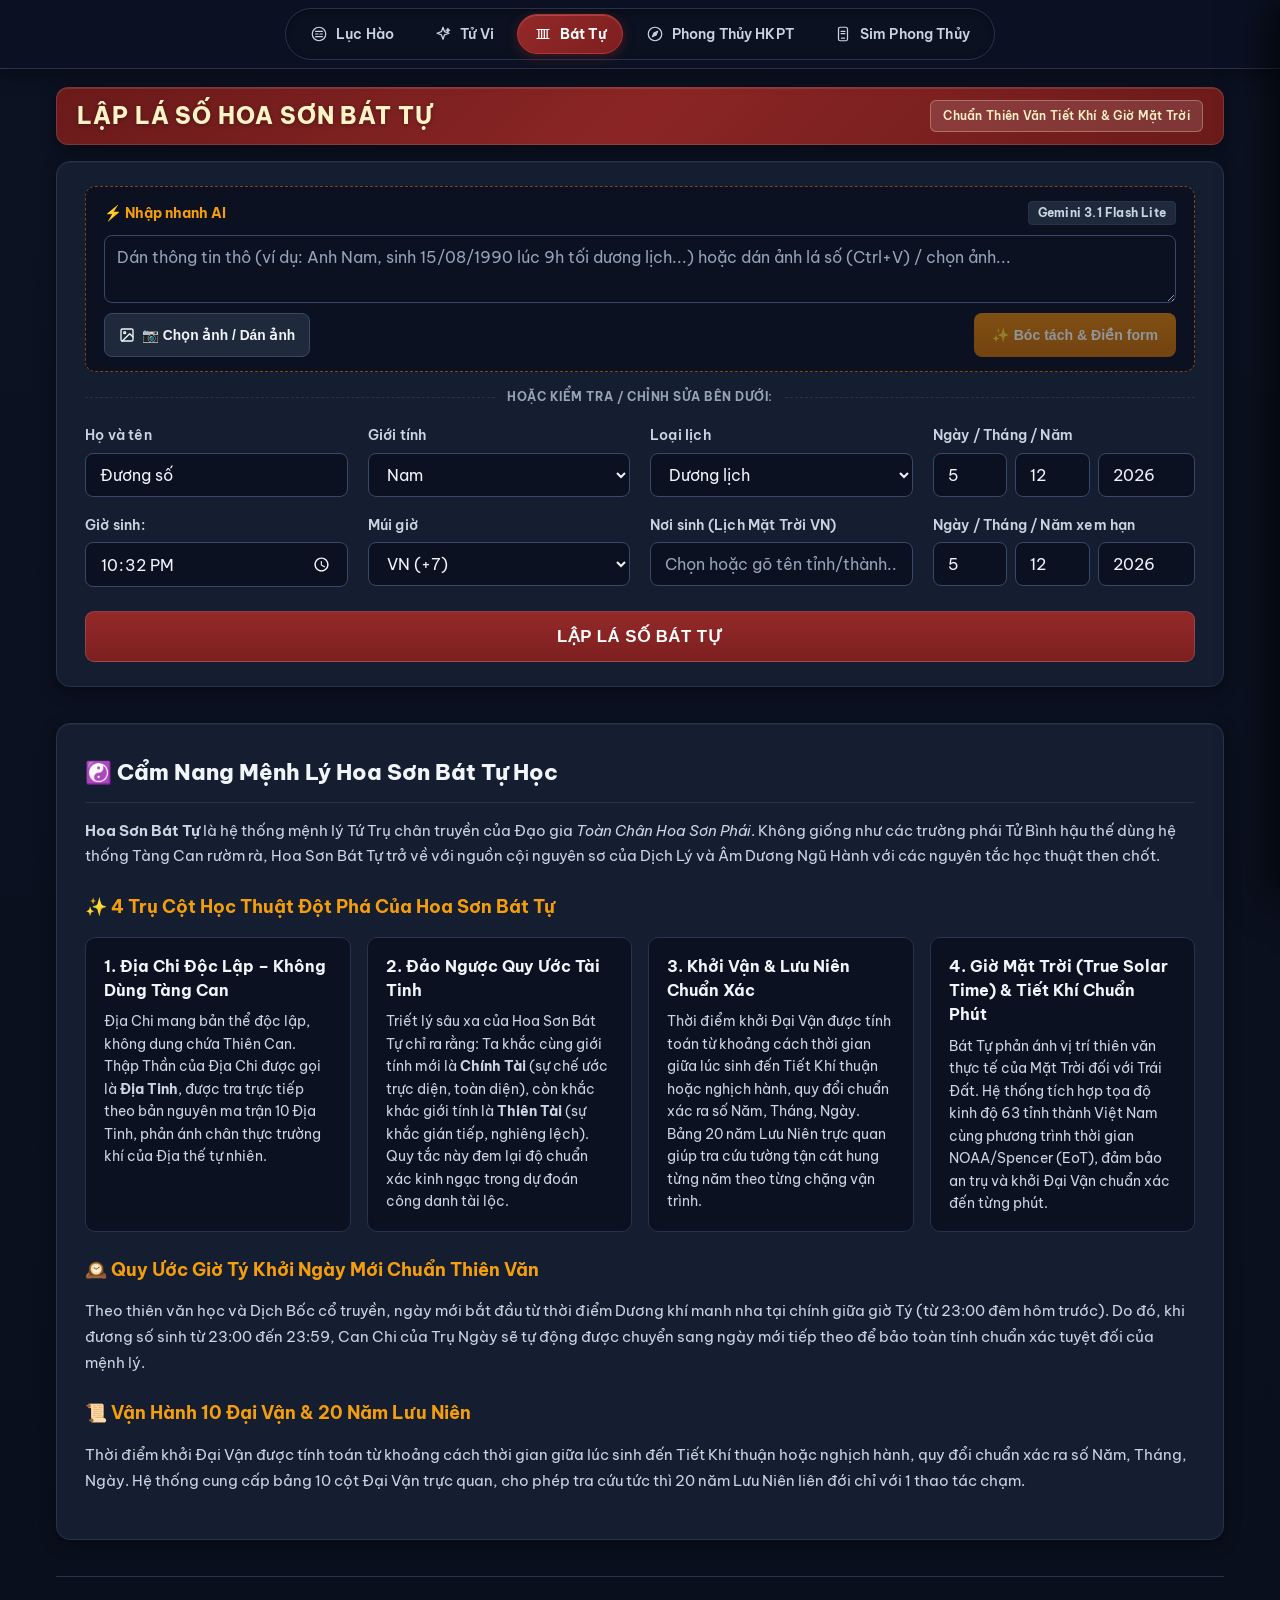
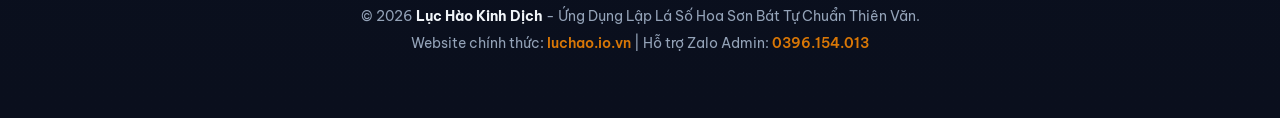
==== commit 1b5ff905: "upda" ====
--- a/bat-tu/index.html
+++ b/bat-tu/index.html
@@ -68,7 +68,7 @@
   
   <!-- CSS Stylesheet (Self-contained, includes Portal Navigation) -->
   <link rel="stylesheet" href="/bat-tu/style.css?v=7.5">
-  <link rel="stylesheet" href="/portal-theme.css?v=2.2">
+  <link rel="stylesheet" href="/portal-theme.css?v=3.0">
 
   <!-- Libraries: lunar-javascript & html2canvas -->
   <script src="https://cdn.jsdelivr.net/npm/lunar-javascript/lunar.js"></script>
--- a/portal-theme.css
+++ b/portal-theme.css
@@ -1,51 +1,51 @@
 /* ==========================================================================
-   LỤC HÀO PORTAL — DESIGN SYSTEM: "SƠN MÀI HẮC KIM" (OBSIDIAN LACQUER)
-   Warm Charcoal Lacquer · Sumi Ivory · Antique Brass · Deep Cinnabar Seal
-   Unified Editorial Theme & Responsive Architecture across 5 Modules
+   LỤC HÀO PORTAL — DESIGN SYSTEM: "LỤC HÀO NAVY & CHU SA"
+   Deep Navy (#0C1222) · Slate Card (#151D30) · Deep Crimson (#8B2525) · Warm Amber (#D97706)
+   Clean, Simple, Unified across all 5 Modules
    ========================================================================== */
 
 :root {
-  /* Lacquer Surface Tokens (Warm Charcoal — never cold blue-navy) */
-  --lacquer-bg: #11100E;
-  --lacquer-surface: #191715;
-  --lacquer-inset: #13110F;
-  --lacquer-elevated: #23201C;
-  --border-hairline: #2E2924;
-  --border-strong: #443D35;
-
-  /* Ink & Artisanal Accents */
-  --ink-primary: #F2EDE4;
-  --ink-secondary: #C5BDB0;
-  --ink-muted: #938A7D;
-  --brass: #CFA355;
-  --brass-bright: #E2BE79;
-  --brass-soft: rgba(207, 163, 85, 0.11);
-  --seal-red: #A62C2B;
-  --seal-red-hover: #BD3534;
-  --seal-red-soft: rgba(166, 44, 43, 0.18);
-
-  /* Semantic Status (WCAG AA on Dark Lacquer) */
+  /* Navy & Slate Surface Tokens (from original Lục Hào theme) */
+  --lacquer-bg: #0c1222;
+  --lacquer-surface: #151d30;
+  --lacquer-inset: #0b1120;
+  --lacquer-elevated: #1e293b;
+  --border-hairline: #26334d;
+  --border-strong: #374869;
+
+  /* Ink & Signature Accents */
+  --ink-primary: #f1f5f9;
+  --ink-secondary: #cbd5e1;
+  --ink-muted: #94a3b8;
+  --brass: #d97706;
+  --brass-bright: #f59e0b;
+  --brass-soft: rgba(217, 119, 6, 0.16);
+  --seal-red: #8b2525;
+  --seal-red-hover: #a32e2e;
+  --seal-red-soft: rgba(139, 37, 37, 0.22);
+
+  /* Semantic Status (WCAG AA on Dark Navy) */
   --status-success: #6EE7B7;
-  --status-success-bg: rgba(16, 185, 129, 0.12);
-  --status-success-border: rgba(110, 231, 183, 0.28);
+  --status-success-bg: rgba(16, 185, 129, 0.14);
+  --status-success-border: rgba(110, 231, 183, 0.30);
   --status-warn: #FCD34D;
-  --status-warn-bg: rgba(245, 158, 11, 0.12);
-  --status-warn-border: rgba(252, 211, 77, 0.28);
+  --status-warn-bg: rgba(245, 158, 11, 0.14);
+  --status-warn-border: rgba(252, 211, 77, 0.30);
   --status-danger: #FCA5A5;
-  --status-danger-bg: rgba(239, 68, 68, 0.14);
-  --status-danger-border: rgba(252, 165, 165, 0.30);
-
-  /* Typography */
-  --font-serif: 'Noto Serif', Georgia, 'Times New Roman', serif;
-  --font-sans: 'Be Vietnam Pro', -apple-system, BlinkMacSystemFont, 'Segoe UI', Roboto, sans-serif;
+  --status-danger-bg: rgba(239, 68, 68, 0.16);
+  --status-danger-border: rgba(252, 165, 165, 0.32);
+
+  /* Typography — Clean Modern Sans Across Entire Portal */
+  --font-sans: 'Be Vietnam Pro', 'Inter', -apple-system, BlinkMacSystemFont, 'Segoe UI', sans-serif;
+  --font-serif: var(--font-sans);
 
   /* Elevation & Radii */
-  --radius-sm: 6px;
+  --radius-sm: 8px;
   --radius-md: 10px;
   --radius-lg: 14px;
-  --shadow-card: inset 0 1px 0 rgba(255, 245, 225, 0.045), 0 8px 24px rgba(0, 0, 0, 0.35);
-  --shadow-elevated: inset 0 1px 0 rgba(255, 245, 225, 0.06), 0 16px 40px rgba(0, 0, 0, 0.55);
-  --shadow-frame: 0 12px 32px rgba(0, 0, 0, 0.45);
+  --shadow-card: 0 4px 16px rgba(0, 0, 0, 0.42), inset 0 1px 0 rgba(255, 255, 255, 0.04);
+  --shadow-elevated: 0 12px 32px rgba(0, 0, 0, 0.58), inset 0 1px 0 rgba(255, 255, 255, 0.06);
+  --shadow-frame: 0 10px 28px rgba(0, 0, 0, 0.48);
   --ease-ui: 0.2s cubic-bezier(0.2, 0.8, 0.2, 1);
 
   /* Safe-area tokens */
@@ -55,7 +55,7 @@
   --sar: env(safe-area-inset-right, 0px);
 }
 
-/* --- Global Base & Accessibility --- */
+/* --- Global Base & Browser Surfaces --- */
 html {
   font-size: 16px;
   color-scheme: dark;
@@ -63,14 +63,14 @@
   -webkit-text-size-adjust: 100%;
   text-size-adjust: 100%;
   overflow-x: clip !important;
+  scrollbar-color: #374869 #0b1120;
+  scrollbar-width: thin;
 }
 
 body {
   font-family: var(--font-sans) !important;
   background-color: var(--lacquer-bg) !important;
-  background-image:
-    radial-gradient(ellipse 85% 42% at 50% 0%, rgba(207, 163, 85, 0.055) 0%, transparent 70%),
-    radial-gradient(circle at 85% 90%, rgba(166, 44, 43, 0.04) 0%, transparent 45%) !important;
+  background-image: linear-gradient(180deg, #0c1222 0%, #0a0f1d 100%) !important;
   color: var(--ink-primary) !important;
   line-height: 1.55;
   overflow-x: clip !important;
@@ -78,12 +78,35 @@
   -moz-osx-font-smoothing: grayscale;
 }
 
+::selection {
+  background: rgba(217, 119, 6, 0.35);
+  color: #ffffff;
+}
+
+::-webkit-scrollbar {
+  width: 8px;
+  height: 8px;
+}
+
+::-webkit-scrollbar-track {
+  background: #0b1120;
+}
+
+::-webkit-scrollbar-thumb {
+  background: #374869;
+  border-radius: 9999px;
+}
+
+::-webkit-scrollbar-thumb:hover {
+  background: #475d85;
+}
+
 input, select, textarea {
   color-scheme: dark;
 }
 
 :where(a, button, input, select, textarea, summary, [tabindex]):focus-visible {
-  outline: 2px solid var(--brass) !important;
+  outline: 2px solid var(--brass-bright) !important;
   outline-offset: 2px !important;
 }
 
@@ -109,18 +132,18 @@
 }
 
 /* ==========================================================================
-   1. UNIFIED EDITORIAL TOP NAVIGATION & MOBILE DRAWER
+   1. UNIFIED TOP NAVIGATION & MOBILE DRAWER
    ========================================================================== */
 .portal-nav {
   position: sticky !important;
   top: 0 !important;
   z-index: 10000 !important;
-  background: rgba(17, 16, 14, 0.90) !important;
+  background: rgba(12, 18, 34, 0.94) !important;
   backdrop-filter: blur(12px) !important;
   -webkit-backdrop-filter: blur(12px) !important;
   border-bottom: 1px solid var(--border-hairline) !important;
-  box-shadow: 0 4px 20px rgba(0, 0, 0, 0.45), inset 0 1px 0 rgba(255, 245, 225, 0.04) !important;
-  padding: 0 16px !important;
+  box-shadow: 0 4px 18px rgba(0, 0, 0, 0.45) !important;
+  padding: 8px 16px !important;
   padding-left: max(16px, var(--sal)) !important;
   padding-right: max(16px, var(--sar)) !important;
 }
@@ -135,14 +158,14 @@
 
 .portal-tabs-track {
   display: inline-flex !important;
-  align-items: stretch !important;
+  align-items: center !important;
   justify-content: center !important;
-  gap: 4px !important;
-  background: transparent !important;
-  padding: 6px 0 0 !important;
-  border: none !important;
-  border-radius: 0 !important;
-  box-shadow: none !important;
+  gap: 6px !important;
+  background: var(--lacquer-inset) !important;
+  padding: 5px 7px !important;
+  border: 1px solid var(--border-hairline) !important;
+  border-radius: 9999px !important;
+  box-shadow: inset 0 2px 6px rgba(0, 0, 0, 0.35) !important;
 }
 
 .portal-tab-btn {
@@ -150,47 +173,41 @@
   display: inline-flex !important;
   align-items: center !important;
   gap: 8px !important;
-  padding: 10px 16px 12px !important;
+  padding: 8px 16px !important;
   font-family: var(--font-sans) !important;
   font-size: 0.9rem !important;
   font-weight: 600 !important;
   color: var(--ink-secondary) !important;
   background: transparent !important;
   border: 1px solid transparent !important;
-  border-radius: var(--radius-sm) var(--radius-sm) 0 0 !important;
+  border-radius: 9999px !important;
   text-decoration: none !important;
   box-shadow: none !important;
   transform: none !important;
-  transition: color var(--ease-ui), background-color var(--ease-ui) !important;
+  transition: color var(--ease-ui), background-color var(--ease-ui), border-color var(--ease-ui) !important;
   white-space: nowrap;
   cursor: pointer;
 }
 
 .portal-tab-btn:hover {
-  color: var(--ink-primary) !important;
-  background: var(--lacquer-elevated) !important;
-  border-color: transparent !important;
+  color: #ffffff !important;
+  background: var(--lacquer-elevated) !important;
+  border-color: rgba(217, 119, 6, 0.5) !important;
   transform: none !important;
   box-shadow: none !important;
 }
 
 .portal-tab-btn.active {
-  color: var(--brass-bright) !important;
-  background: var(--brass-soft) !important;
-  border-color: transparent !important;
-  box-shadow: none !important;
+  color: #ffffff !important;
+  background: linear-gradient(135deg, #942929 0%, #7d1f1f 100%) !important;
+  border: 1px solid #b93333 !important;
+  box-shadow: 0 3px 12px rgba(139, 37, 37, 0.42), inset 0 1px 0 rgba(255, 255, 255, 0.16) !important;
   font-weight: 700 !important;
 }
 
 .portal-tab-btn.active::after {
-  content: "";
-  position: absolute;
-  left: 8px;
-  right: 8px;
-  bottom: -1px;
-  height: 2.5px;
-  background: var(--seal-red);
-  border-radius: 2px 2px 0 0;
+  display: none !important;
+  content: none !important;
 }
 
 .portal-tab-icon {
@@ -242,7 +259,7 @@
   height: 34px;
   border-radius: var(--radius-sm);
   background: var(--seal-red-soft);
-  border: 1px solid rgba(207, 163, 85, 0.35);
+  border: 1px solid rgba(217, 119, 6, 0.35);
   color: var(--brass-bright);
   flex-shrink: 0;
 }
@@ -296,14 +313,14 @@
 
 /* Mobile Slide-in Drawer */
 .portal-drawer-backdrop {
-  background: rgba(8, 7, 6, 0.72) !important;
+  background: rgba(6, 10, 20, 0.72) !important;
   backdrop-filter: blur(5px) !important;
   -webkit-backdrop-filter: blur(5px) !important;
 }
 
 .portal-drawer {
   width: min(330px, 88vw) !important;
-  background: #161412 !important;
+  background: #0f172a !important;
   border-left: 1px solid var(--border-hairline) !important;
   box-shadow: -12px 0 36px rgba(0, 0, 0, 0.65) !important;
   color: var(--ink-primary) !important;
@@ -334,7 +351,7 @@
   height: 28px;
   border-radius: var(--radius-sm);
   background: var(--seal-red);
-  color: #F2EDE4;
+  color: #ffffff;
   font-size: 0.9rem !important;
   line-height: 1;
 }
@@ -367,7 +384,7 @@
 .drawer-item {
   padding: 12px 14px !important;
   min-height: 60px;
-  background: #1D1A17 !important;
+  background: #151d30 !important;
   border: 1px solid var(--border-hairline) !important;
   border-radius: var(--radius-md) !important;
   color: var(--ink-primary) !important;
@@ -381,9 +398,8 @@
 }
 
 .drawer-item.active {
-  background: rgba(166, 44, 43, 0.14) !important;
-  border: 1px solid rgba(207, 163, 85, 0.35) !important;
-  border-left: 3.5px solid var(--seal-red) !important;
+  background: rgba(139, 37, 37, 0.24) !important;
+  border: 1.5px solid #b93333 !important;
   box-shadow: none !important;
 }
 
@@ -403,7 +419,7 @@
 .drawer-item.active .drawer-item-icon {
   background: var(--seal-red);
   border-color: var(--seal-red);
-  color: #F2EDE4;
+  color: #ffffff;
 }
 
 .drawer-item-icon svg {
@@ -419,7 +435,7 @@
 }
 
 .drawer-item.active .drawer-item-title {
-  color: var(--brass-bright) !important;
+  color: #ffffff !important;
 }
 
 .drawer-item-desc {
@@ -428,7 +444,7 @@
 }
 
 .drawer-item-badge {
-  color: #F2EDE4 !important;
+  color: #ffffff !important;
   background: var(--seal-red) !important;
   border: 1px solid rgba(255, 255, 255, 0.14) !important;
   border-radius: 4px !important;
@@ -475,48 +491,55 @@
 }
 
 /* ==========================================================================
-   2. SHARED PAGE HEADER, EDITORIAL SEAL & FOOTERS
+   2. SHARED COMPACT CRIMSON HEADER BAR & FOOTERS
    ========================================================================== */
-.portal-page-header {
-  text-align: center;
-  padding: 20px 12px 18px;
-  max-width: 780px;
-  margin: 0 auto 16px;
-  border-bottom: 1px solid var(--border-hairline);
+.portal-page-header,
+.bazi-header-banner,
+.app-header,
+.sim-page-header {
+  background: linear-gradient(135deg, #6b1a1a 0%, #8b2525 50%, #6b1a1a 100%) !important;
+  border: 1px solid rgba(255, 255, 255, 0.12) !important;
+  border-left: 1px solid rgba(255, 255, 255, 0.12) !important;
+  border-radius: 12px !important;
+  box-shadow: 0 4px 16px rgba(0, 0, 0, 0.45), inset 0 1px 0 rgba(255, 255, 255, 0.1) !important;
+  padding: 12px 20px !important;
+  margin: 0 auto 16px !important;
+  max-width: 100% !important;
+  text-align: center !important;
 }
 
 .portal-eyebrow {
-  display: inline-flex;
-  align-items: center;
-  gap: 6px;
-  padding: 3px 10px;
-  border: 1px solid rgba(207, 163, 85, 0.34);
-  background: var(--brass-soft);
-  color: var(--brass);
-  border-radius: 4px;
-  font-size: 0.72rem;
-  font-weight: 700;
-  letter-spacing: 0.08em;
-  text-transform: uppercase;
-  margin-bottom: 8px;
-}
-
-.portal-page-header h1 {
-  font-family: var(--font-serif);
-  font-size: clamp(1.45rem, 3.2vw, 2rem);
-  font-weight: 700;
-  color: var(--ink-primary);
-  line-height: 1.25;
-  letter-spacing: -0.015em;
-  margin: 0 0 6px;
-  text-wrap: balance;
-}
-
-.portal-page-subtitle {
-  font-size: 0.9rem;
-  color: var(--ink-muted);
-  margin: 0;
-  line-height: 1.5;
+  display: none !important;
+}
+
+.portal-page-header h1,
+.bazi-header-title h1,
+.app-header .header-title,
+.sim-page-header h1 {
+  font-family: var(--font-sans) !important;
+  font-size: clamp(1.1rem, 2.2vw, 1.42rem) !important;
+  font-weight: 800 !important;
+  text-transform: uppercase !important;
+  letter-spacing: 0.04em !important;
+  background: none !important;
+  -webkit-background-clip: initial !important;
+  background-clip: initial !important;
+  -webkit-text-fill-color: #fef3c7 !important;
+  color: #fef3c7 !important;
+  line-height: 1.28 !important;
+  margin: 0 !important;
+  text-shadow: 0 1px 4px rgba(0, 0, 0, 0.35) !important;
+}
+
+.portal-page-subtitle,
+.app-header .header-subtitle,
+.sim-page-header p {
+  font-size: 0.85rem !important;
+  color: rgba(241, 245, 249, 0.88) !important;
+  margin: 4px 0 0 !important;
+  line-height: 1.4 !important;
+  letter-spacing: 0.01em !important;
+  text-transform: none !important;
 }
 
 /* Unified Footer across all 5 modules */
@@ -572,11 +595,11 @@
 }
 
 /* ==========================================================================
-   3. LỤC HÀO (/) — SƠN MÀI HẮC KIM OVERRIDES
+   3. LỤC HÀO (/) — LỤC HÀO NAVY OVERRIDES
    Note: #captureArea and #captureTarget (#fefee5) are strictly untouched!
    ========================================================================== */
 #portal-tab-luchao .app-container {
-  max-width: 1200px;
+  max-width: 1200px !important;
   padding: 16px 16px 32px;
 }
 
@@ -593,11 +616,11 @@
 }
 
 #portal-tab-luchao .section-title {
-  font-family: var(--font-serif) !important;
-  font-size: 1.12rem !important;
+  font-family: var(--font-sans) !important;
+  font-size: 1.08rem !important;
   font-weight: 700 !important;
   color: var(--ink-primary) !important;
-  border-bottom: 1px solid var(--border-hairline) !important;
+  border-bottom: 1.5px solid rgba(217, 119, 6, 0.72) !important;
   padding-bottom: 10px !important;
   margin-bottom: 16px !important;
 }
@@ -623,7 +646,7 @@
 #portal-tab-luchao .form-input:focus,
 #portal-tab-luchao .line-select:focus {
   border-color: var(--brass) !important;
-  box-shadow: 0 0 0 3px rgba(207, 163, 85, 0.16) !important;
+  box-shadow: 0 0 0 3px rgba(217, 119, 6, 0.16) !important;
 }
 
 #portal-tab-luchao .form-input::placeholder {
@@ -688,10 +711,11 @@
 }
 
 #portal-tab-luchao .tab-btn.active {
-  background: var(--lacquer-elevated) !important;
-  color: var(--brass-bright) !important;
-  border: 1px solid rgba(207, 163, 85, 0.45) !important;
-  box-shadow: none !important;
+  background: linear-gradient(180deg, #e08209 0%, #c86d06 100%) !important;
+  color: #ffffff !important;
+  border: 1px solid rgba(245, 158, 11, 0.75) !important;
+  box-shadow: 0 2px 8px rgba(217, 119, 6, 0.30) !important;
+  text-shadow: 0 1px 1px rgba(0, 0, 0, 0.25);
   font-weight: 700 !important;
 }
 
@@ -747,15 +771,15 @@
 }
 
 #portal-tab-luchao .btn-primary {
-  background: var(--seal-red) !important;
+  background: linear-gradient(180deg, #942929 0%, #7d1f1f 100%) !important;
   border: 1px solid rgba(255, 255, 255, 0.14) !important;
-  color: var(--ink-primary) !important;
+  color: #ffffff !important;
 }
 
 #portal-tab-luchao .btn-primary:hover {
   background: var(--seal-red-hover) !important;
   transform: none !important;
-  box-shadow: 0 6px 18px rgba(166, 44, 43, 0.35) !important;
+  box-shadow: 0 6px 18px rgba(139, 37, 37, 0.35) !important;
 }
 
 #portal-tab-luchao .btn-secondary {
@@ -782,7 +806,7 @@
 }
 
 #portal-tab-luchao .image-display {
-  border: 1px solid rgba(207, 163, 85, 0.45);
+  border: 1px solid rgba(217, 119, 6, 0.45);
   border-radius: var(--radius-md) !important;
   background: #fefee5;
   box-shadow: var(--shadow-frame);
@@ -794,7 +818,7 @@
 
 /* Lục Hào Coin Toss Modal & Loading Overlay */
 #loading-overlay {
-  background: rgba(17, 16, 14, 0.90) !important;
+  background: rgba(12, 18, 34, 0.90) !important;
 }
 
 #loading-overlay .loader-content {
@@ -807,7 +831,7 @@
 }
 
 #coin-toss-modal {
-  background: rgba(8, 7, 6, 0.80) !important;
+  background: rgba(6, 10, 20, 0.80) !important;
 }
 
 #coin-toss-modal .modal-content {
@@ -935,7 +959,7 @@
 }
 
 /* ==========================================================================
-   4. TỬ VI BẮC PHÁI (/tu-vi) — SƠN MÀI HẮC KIM OVERRIDES
+   4. TỬ VI BẮC PHÁI (/tu-vi) — LỤC HÀO NAVY OVERRIDES
    ========================================================================== */
 .page-shell {
   padding: 16px 14px 32px !important;
@@ -963,9 +987,15 @@
 .panel-simple h1,
 .panel-simple h2,
 .preview-toolbar h2 {
-  font-family: var(--font-serif) !important;
+  font-family: var(--font-sans) !important;
   color: var(--ink-primary) !important;
   font-weight: 700 !important;
+}
+
+.panel-simple.left-panel > h2 {
+  border-bottom: 1.5px solid rgba(217, 119, 6, 0.72) !important;
+  padding-bottom: 10px !important;
+  margin-bottom: 14px !important;
 }
 
 .field-label,
@@ -988,7 +1018,7 @@
 .field-row select:focus,
 .province-search-input:focus {
   border-color: var(--brass) !important;
-  box-shadow: 0 0 0 3px rgba(207, 163, 85, 0.16) !important;
+  box-shadow: 0 0 0 3px rgba(217, 119, 6, 0.16) !important;
 }
 
 .check-row input[type="checkbox"] {
@@ -1032,7 +1062,7 @@
 
 .province-dropdown-item:hover,
 .province-dropdown-item:active {
-  background: rgba(207, 163, 85, 0.10) !important;
+  background: rgba(217, 119, 6, 0.10) !important;
 }
 
 .province-dropdown-item.active {
@@ -1063,9 +1093,9 @@
 }
 
 .submit-row button {
-  background: var(--seal-red) !important;
+  background: linear-gradient(180deg, #942929 0%, #7d1f1f 100%) !important;
   border: 1px solid rgba(255, 255, 255, 0.14) !important;
-  color: var(--ink-primary) !important;
+  color: #ffffff !important;
   border-radius: var(--radius-md) !important;
   min-height: 46px !important;
   font-weight: 700 !important;
@@ -1079,8 +1109,7 @@
 /* AI Parse Box on Tử Vi */
 .ai-parse-box {
   background: var(--lacquer-inset) !important;
-  border: 1px solid var(--border-hairline) !important;
-  border-left: 3px solid var(--brass) !important;
+  border: 1px dashed rgba(217, 119, 6, 0.55) !important;
   border-radius: var(--radius-md) !important;
   padding: 12px 14px !important;
 }
@@ -1088,7 +1117,7 @@
 .ai-parse-box.drag-over {
   background: var(--brass-soft) !important;
   border-color: var(--brass) !important;
-  box-shadow: 0 0 0 3px rgba(207, 163, 85, 0.18) !important;
+  box-shadow: 0 0 0 3px rgba(217, 119, 6, 0.18) !important;
 }
 
 .ai-badge {
@@ -1112,7 +1141,7 @@
 
 .ai-textarea:focus {
   border-color: var(--brass) !important;
-  box-shadow: 0 0 0 3px rgba(207, 163, 85, 0.16) !important;
+  box-shadow: 0 0 0 3px rgba(217, 119, 6, 0.16) !important;
 }
 
 .ai-textarea::placeholder {
@@ -1145,8 +1174,8 @@
 }
 
 .ai-parse-btn {
-  background: var(--brass) !important;
-  color: #11100E !important;
+  background: linear-gradient(180deg, #e08209 0%, #c86d06 100%) !important;
+  color: #ffffff !important;
   min-height: 42px !important;
 }
 
@@ -1196,7 +1225,7 @@
 }
 
 .preview-frame {
-  border: 1px solid rgba(207, 163, 85, 0.48) !important;
+  border: 1px solid rgba(217, 119, 6, 0.48) !important;
   border-radius: var(--radius-md) !important;
   background: #FFFFFF !important;
   box-shadow: var(--shadow-frame);
@@ -1250,14 +1279,14 @@
 }
 
 .phi-mode-tab.tab-loc.active {
-  background: #2E1918 !important;
+  background: #2d161b !important;
   border-color: #DC4A48 !important;
   color: #FECACA !important;
   box-shadow: none !important;
 }
 
 .phi-mode-tab.tab-ky.active {
-  background: #2C2418 !important;
+  background: #271e12 !important;
   border-color: var(--brass) !important;
   color: var(--brass-bright) !important;
   box-shadow: none !important;
@@ -1292,7 +1321,7 @@
 
 .phi-mode-tab.tab-ky.active .tab-color-tag.ky {
   background: var(--brass) !important;
-  color: #11100E !important;
+  color: #ffffff !important;
 }
 
 .phi-mode-desc {
@@ -1321,7 +1350,7 @@
 }
 
 .phi-palace-btn:hover {
-  background: #2C2722 !important;
+  background: #1e293b !important;
   border-color: var(--border-strong) !important;
 }
 
@@ -1334,7 +1363,7 @@
 }
 
 .phi-palace-btn.loc.selected {
-  background: rgba(166, 44, 43, 0.28) !important;
+  background: rgba(139, 37, 37, 0.28) !important;
   border-color: #DC4A48 !important;
   box-shadow: 0 0 0 1px #DC4A48 !important;
 }
@@ -1352,7 +1381,7 @@
 
 .phi-palace-btn.ky.selected .p-name,
 .phi-palace-btn.ky.selected .p-canchi {
-  color: #11100E !important;
+  color: #ffffff !important;
 }
 
 .chart-zoom-dialog {
@@ -1425,7 +1454,7 @@
 
 .tu-hoa-box.quyen {
   background: var(--brass-soft) !important;
-  border-color: rgba(207, 163, 85, 0.34) !important;
+  border-color: rgba(217, 119, 6, 0.34) !important;
   color: var(--brass-bright) !important;
 }
 
@@ -1452,7 +1481,8 @@
 
 .guide-steps-list li {
   background: var(--lacquer-inset) !important;
-  border-left: 3px solid var(--brass) !important;
+  border: 1px solid var(--border-hairline) !important;
+  border-radius: var(--radius-sm) !important;
 }
 
 .faq-item {
@@ -1477,7 +1507,7 @@
 }
 
 /* ==========================================================================
-   5. HOA SƠN BÁT TỰ (/bat-tu) — SƠN MÀI HẮC KIM OVERRIDES
+   5. HOA SƠN BÁT TỰ (/bat-tu) — LỤC HÀO NAVY OVERRIDES
    Note: #bazi-capture-container & .bazi-chart-card (#FEF6E8) stay untouched!
    ========================================================================== */
 .bazi-page-wrapper {
@@ -1486,31 +1516,22 @@
 }
 
 .bazi-header-banner {
-  background: transparent !important;
-  border: none !important;
-  border-bottom: 1px solid var(--border-hairline) !important;
-  border-left: none !important;
-  border-radius: 0 !important;
-  box-shadow: none !important;
-  padding: 6px 4px 16px !important;
-  margin-bottom: 20px !important;
-}
-
-.bazi-header-title h1 {
-  font-family: var(--font-serif) !important;
-  font-size: clamp(1.35rem, 2.8vw, 1.8rem) !important;
-  font-weight: 700 !important;
-  color: var(--ink-primary) !important;
-  letter-spacing: -0.015em !important;
+  display: flex !important;
+  align-items: center !important;
+  justify-content: space-between !important;
+  flex-wrap: wrap !important;
+  gap: 8px 16px !important;
+  text-align: left !important;
 }
 
 .bazi-badge {
-  background: var(--brass-soft) !important;
-  border: 1px solid rgba(207, 163, 85, 0.34) !important;
-  color: var(--brass) !important;
-  border-radius: 4px !important;
+  background: rgba(255, 255, 255, 0.12) !important;
+  border: 1px solid rgba(254, 243, 199, 0.30) !important;
+  color: #fef3c7 !important;
+  border-radius: 6px !important;
   padding: 5px 12px !important;
   font-size: 0.78rem !important;
+  font-weight: 600 !important;
 }
 
 .bazi-form-card {
@@ -1522,8 +1543,7 @@
 
 .bazi-ai-parse-box {
   background: var(--lacquer-inset) !important;
-  border: 1px solid var(--border-hairline) !important;
-  border-left: 3px solid var(--brass) !important;
+  border: 1px dashed rgba(217, 119, 6, 0.55) !important;
   border-radius: var(--radius-md) !important;
 }
 
@@ -1565,7 +1585,7 @@
 .bazi-form-card .form-select:focus {
   background: var(--lacquer-surface) !important;
   border-color: var(--brass) !important;
-  box-shadow: 0 0 0 3px rgba(207, 163, 85, 0.16) !important;
+  box-shadow: 0 0 0 3px rgba(217, 119, 6, 0.16) !important;
 }
 
 .bazi-form-card .form-group label {
@@ -1598,8 +1618,8 @@
 }
 
 .bazi-ai-parse-btn {
-  background: var(--brass) !important;
-  color: #11100E !important;
+  background: linear-gradient(180deg, #e08209 0%, #c86d06 100%) !important;
+  color: #ffffff !important;
   box-shadow: none !important;
   min-height: 44px !important;
 }
@@ -1640,9 +1660,9 @@
 }
 
 .btn-submit-bazi {
-  background: var(--seal-red) !important;
+  background: linear-gradient(180deg, #942929 0%, #7d1f1f 100%) !important;
   border: 1px solid rgba(255, 255, 255, 0.14) !important;
-  color: var(--ink-primary) !important;
+  color: #ffffff !important;
   box-shadow: none !important;
   min-height: 48px !important;
 }
@@ -1650,7 +1670,7 @@
 .btn-submit-bazi:hover {
   background: var(--seal-red-hover) !important;
   transform: none !important;
-  box-shadow: 0 6px 18px rgba(166, 44, 43, 0.35) !important;
+  box-shadow: 0 6px 18px rgba(139, 37, 37, 0.35) !important;
 }
 
 .bazi-daivan-switcher-box {
@@ -1676,22 +1696,27 @@
   color: var(--ink-primary) !important;
 }
 
-.bazi-dv-pill:hover,
+.bazi-dv-pill:hover {
+  background: var(--lacquer-elevated) !important;
+  border-color: var(--brass) !important;
+  color: var(--brass-bright) !important;
+}
+
 .bazi-dv-pill.active {
-  background: var(--brass-soft) !important;
-  border-color: var(--brass) !important;
-  color: var(--brass-bright) !important;
-  box-shadow: none !important;
+  background: linear-gradient(180deg, #e08209 0%, #c86d06 100%) !important;
+  border-color: rgba(245, 158, 11, 0.75) !important;
+  color: #ffffff !important;
+  box-shadow: 0 2px 8px rgba(217, 119, 6, 0.28) !important;
 }
 
 .bazi-image-display-frame {
-  border: 1px solid rgba(207, 163, 85, 0.48) !important;
+  border: 1px solid rgba(217, 119, 6, 0.48) !important;
   border-radius: var(--radius-md) !important;
   box-shadow: var(--shadow-frame) !important;
 }
 
 .bazi-img-loading {
-  background: rgba(17, 16, 14, 0.88) !important;
+  background: rgba(12, 18, 34, 0.88) !important;
   color: var(--brass-bright) !important;
 }
 
@@ -1748,7 +1773,6 @@
 .bazi-seo-card {
   background: var(--lacquer-inset) !important;
   border: 1px solid var(--border-hairline) !important;
-  border-left: 3px solid var(--brass) !important;
 }
 
 .bazi-seo-card:hover {
@@ -1766,7 +1790,7 @@
 }
 
 /* ==========================================================================
-   6. PHONG THỦY HKPT (/hkpt) — SƠN MÀI HẮC KIM OVERRIDES
+   6. PHONG THỦY HKPT (/hkpt) — LỤC HÀO NAVY OVERRIDES
    Note: #exportArea (white chart grid & star colors) remains 100% pure!
    ========================================================================== */
 .app-container {
@@ -1774,29 +1798,7 @@
 }
 
 .app-header {
-  padding: 18px 12px 16px !important;
-  border-bottom: 1px solid var(--border-hairline);
-  margin-bottom: 16px !important;
-  max-width: 780px !important;
-}
-
-.header-title {
-  font-family: var(--font-serif) !important;
-  font-size: clamp(1.45rem, 3.2vw, 2rem) !important;
-  font-weight: 700 !important;
-  background: none !important;
-  -webkit-background-clip: initial !important;
-  background-clip: initial !important;
-  -webkit-text-fill-color: var(--ink-primary) !important;
-  color: var(--ink-primary) !important;
-  letter-spacing: -0.015em !important;
-}
-
-.header-subtitle {
-  color: var(--brass) !important;
-  font-size: 0.82rem !important;
-  letter-spacing: 0.1em !important;
-  margin-top: 4px !important;
+  max-width: 680px !important;
 }
 
 .input-section {
@@ -1849,7 +1851,7 @@
 
 .input-field:focus {
   border-color: var(--brass) !important;
-  box-shadow: 0 0 0 3px rgba(207, 163, 85, 0.16) !important;
+  box-shadow: 0 0 0 3px rgba(217, 119, 6, 0.16) !important;
 }
 
 .input-readonly {
@@ -1889,9 +1891,9 @@
 }
 
 .btn-calculate {
-  background: var(--seal-red) !important;
+  background: linear-gradient(180deg, #942929 0%, #7d1f1f 100%) !important;
   border: 1px solid rgba(255, 255, 255, 0.14) !important;
-  color: var(--ink-primary) !important;
+  color: #ffffff !important;
   box-shadow: none !important;
   min-height: 48px !important;
 }
@@ -1899,12 +1901,12 @@
 .btn-calculate:hover {
   background: var(--seal-red-hover) !important;
   transform: none !important;
-  box-shadow: 0 6px 18px rgba(166, 44, 43, 0.35) !important;
+  box-shadow: 0 6px 18px rgba(139, 37, 37, 0.35) !important;
 }
 
 .export-area {
   max-width: 680px !important;
-  border: 1px solid rgba(207, 163, 85, 0.48) !important;
+  border: 1px solid rgba(217, 119, 6, 0.48) !important;
   box-shadow: var(--shadow-frame) !important;
 }
 
@@ -1988,9 +1990,9 @@
 }
 
 .center-mode-btn.active {
-  background: var(--seal-red) !important;
-  border-color: var(--seal-red-hover) !important;
-  color: var(--ink-primary) !important;
+  background: linear-gradient(180deg, #e08209 0%, #c86d06 100%) !important;
+  border-color: rgba(245, 158, 11, 0.75) !important;
+  color: #ffffff !important;
 }
 
 .center-tool-desc {
@@ -2016,9 +2018,9 @@
 
 .fp-btn-primary,
 .fp-btn.active {
-  background: var(--seal-red) !important;
-  border-color: var(--seal-red-hover) !important;
-  color: var(--ink-primary) !important;
+  background: linear-gradient(180deg, #e08209 0%, #c86d06 100%) !important;
+  border-color: rgba(245, 158, 11, 0.75) !important;
+  color: #ffffff !important;
 }
 
 .fp-slider {
@@ -2034,7 +2036,7 @@
 }
 
 .sat-modal-backdrop {
-  background: rgba(8, 7, 6, 0.80) !important;
+  background: rgba(6, 10, 20, 0.80) !important;
 }
 
 .sat-modal-container {
@@ -2075,8 +2077,8 @@
 }
 
 .sat-search-btn {
-  background: var(--brass) !important;
-  color: #11100E !important;
+  background: linear-gradient(180deg, #e08209 0%, #c86d06 100%) !important;
+  color: #ffffff !important;
 }
 
 .sat-layer-toggle {
@@ -2089,8 +2091,8 @@
 }
 
 .sat-layer-btn.active {
-  background: var(--seal-red) !important;
-  color: var(--ink-primary) !important;
+  background: linear-gradient(180deg, #e08209 0%, #c86d06 100%) !important;
+  color: #ffffff !important;
 }
 
 .sat-instruction {
@@ -2136,7 +2138,6 @@
 .hkpt-seo-guide-section h3 {
   font-family: var(--font-serif) !important;
   color: var(--brass-bright) !important;
-  border-left-color: var(--brass) !important;
 }
 
 .hkpt-seo-guide-section p,
@@ -2179,7 +2180,7 @@
 }
 
 /* ==========================================================================
-   7. SIM PHONG THỦY (/simphongthuy) — SƠN MÀI HẮC KIM OVERRIDES
+   7. SIM PHONG THỦY (/simphongthuy) — LỤC HÀO NAVY OVERRIDES
    Note: #hiddenRenderArea and .hex-card-view (#fefee5) remain untouched!
    ========================================================================== */
 .container {
@@ -2188,26 +2189,7 @@
 }
 
 .sim-page-header {
-  text-align: center;
-  padding: 12px 8px 18px;
-  margin-bottom: 18px;
-  border-bottom: 1px solid var(--border-hairline);
-}
-
-.sim-page-header h1 {
-  font-family: var(--font-serif) !important;
-  font-size: clamp(1.45rem, 3.2vw, 1.95rem) !important;
-  font-weight: 700 !important;
-  color: var(--ink-primary) !important;
-  margin: 0 0 6px !important;
-  letter-spacing: -0.015em;
-  line-height: 1.25;
-}
-
-.sim-page-header p {
-  color: var(--ink-muted);
-  font-size: 0.9rem;
-  margin: 0;
+  max-width: 100% !important;
 }
 
 .form-card {
@@ -2218,10 +2200,11 @@
 }
 
 .form-card .section-title {
-  font-family: var(--font-serif) !important;
-  color: var(--ink-primary) !important;
-  border-bottom: 1px solid var(--border-hairline) !important;
-  font-size: 1.15rem !important;
+  font-family: var(--font-sans) !important;
+  color: var(--ink-primary) !important;
+  border-bottom: 1.5px solid rgba(217, 119, 6, 0.72) !important;
+  padding-bottom: 10px !important;
+  font-size: 1.1rem !important;
   font-weight: 700 !important;
 }
 
@@ -2239,7 +2222,7 @@
 
 .form-control:focus {
   border-color: var(--brass) !important;
-  box-shadow: 0 0 0 3px rgba(207, 163, 85, 0.16) !important;
+  box-shadow: 0 0 0 3px rgba(217, 119, 6, 0.16) !important;
 }
 
 .gender-radio-label {
@@ -2275,7 +2258,6 @@
 .digit-section {
   background: var(--lacquer-inset) !important;
   border: 1px solid var(--border-strong) !important;
-  border-top: 3px solid var(--seal-red) !important;
   box-shadow: none !important;
 }
 
@@ -2314,13 +2296,13 @@
 
 .digit-box:focus {
   border-color: var(--brass) !important;
-  box-shadow: 0 0 0 3px rgba(207, 163, 85, 0.18) !important;
+  box-shadow: 0 0 0 3px rgba(217, 119, 6, 0.18) !important;
 }
 
 .digit-box.fixed-zero {
   background: var(--lacquer-elevated) !important;
   color: var(--brass-bright) !important;
-  border-color: rgba(207, 163, 85, 0.45) !important;
+  border-color: rgba(217, 119, 6, 0.45) !important;
 }
 
 .digit-help-text {
@@ -2338,9 +2320,9 @@
 }
 
 .btn-submit {
-  background: var(--seal-red) !important;
+  background: linear-gradient(180deg, #942929 0%, #7d1f1f 100%) !important;
   border: 1px solid rgba(255, 255, 255, 0.14) !important;
-  color: var(--ink-primary) !important;
+  color: #ffffff !important;
   box-shadow: none !important;
   min-height: 48px;
 }
@@ -2358,7 +2340,7 @@
 .result-count-badge {
   background: var(--brass-soft);
   color: var(--brass-bright);
-  border: 1px solid rgba(207, 163, 85, 0.35);
+  border: 1px solid rgba(217, 119, 6, 0.35);
   padding: 4px 10px;
   border-radius: 4px;
   font-size: 0.8rem;
@@ -2372,7 +2354,7 @@
 }
 
 .sim-card-evaluated {
-  border: 1px solid rgba(207, 163, 85, 0.5) !important;
+  border: 1px solid rgba(217, 119, 6, 0.5) !important;
   background: var(--lacquer-inset) !important;
   margin-top: 14px;
 }
@@ -2408,7 +2390,7 @@
 .badge-hex {
   background: var(--brass-soft) !important;
   color: var(--brass-bright) !important;
-  border-color: rgba(207, 163, 85, 0.32) !important;
+  border-color: rgba(217, 119, 6, 0.32) !important;
 }
 
 .btn-view-hex {
@@ -2461,7 +2443,7 @@
 
 /* Sim Hex Modal */
 #hexModal.modal-overlay {
-  background: rgba(8, 7, 6, 0.82) !important;
+  background: rgba(6, 10, 20, 0.82) !important;
 }
 
 #hexModal .modal-content {
@@ -2511,7 +2493,6 @@
 .container .seo-knowledge-section h3 {
   font-family: var(--font-serif) !important;
   color: var(--brass-bright) !important;
-  border-left-color: var(--brass) !important;
 }
 
 .container .seo-knowledge-section p,
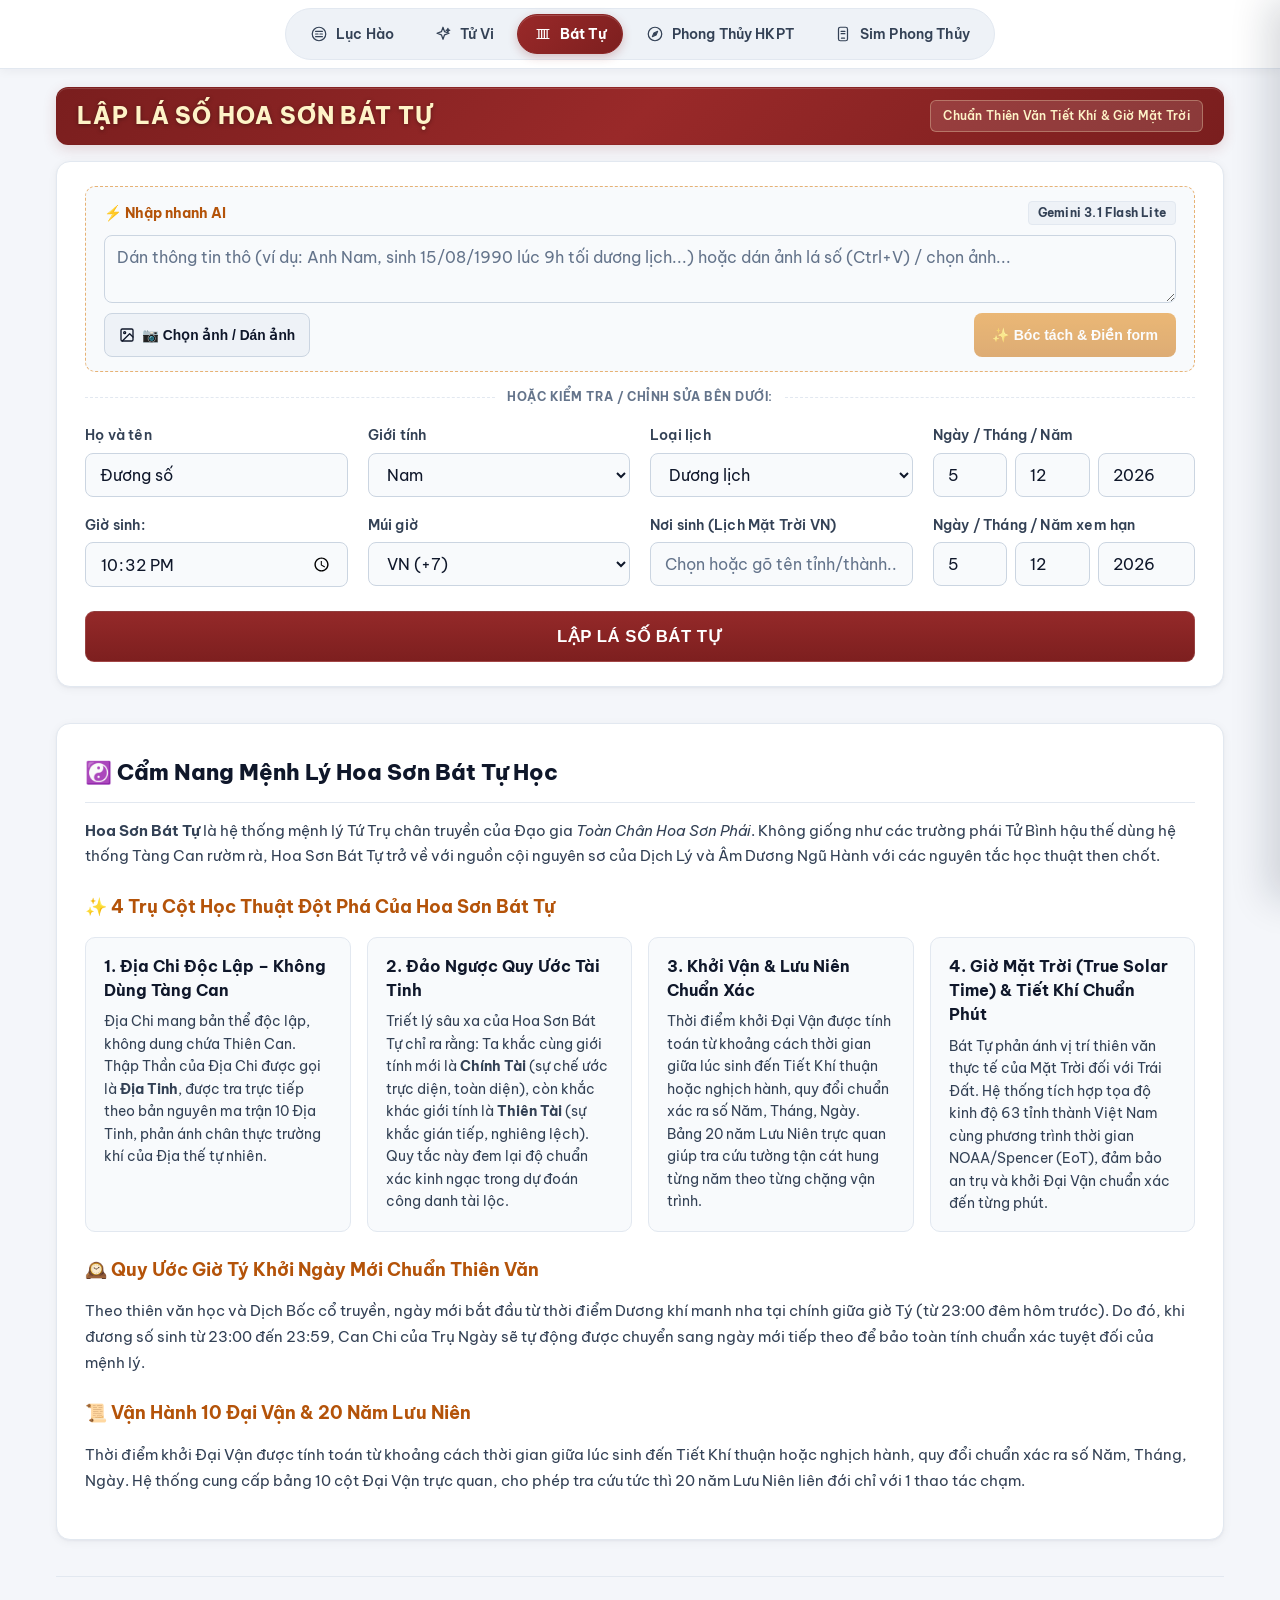
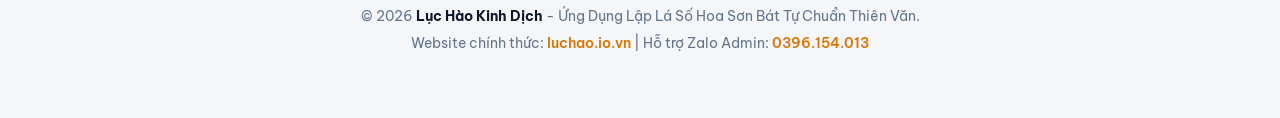
==== commit 500dad9b: "ok" ====
--- a/bat-tu/index.html
+++ b/bat-tu/index.html
@@ -68,11 +68,14 @@
   
   <!-- CSS Stylesheet (Self-contained, includes Portal Navigation) -->
   <link rel="stylesheet" href="/bat-tu/style.css?v=7.5">
-  <link rel="stylesheet" href="/portal-theme.css?v=3.0">
+  <link rel="stylesheet" href="/portal-theme.css?v=4.0">
 
   <!-- Libraries: lunar-javascript & html2canvas -->
   <script src="https://cdn.jsdelivr.net/npm/lunar-javascript/lunar.js"></script>
   <script src="https://cdnjs.cloudflare.com/ajax/libs/html2canvas/1.4.1/html2canvas.min.js"></script>
+
+  <!-- Unified Image Download & Share Helper -->
+  <script src="/portal-download.js?v=1.0"></script>
 
   <!-- Bazi Core Engine -->
   <script src="/bat-tu/bazi-engine.js?v=7.4"></script>
@@ -1653,7 +1656,11 @@
           captureContainer.style.zIndex = "-9999";
           captureContainer.style.opacity = "0.01";
 
-          html2canvas(printableCard, {
+          const waitFont = (window.PortalImageDownload && window.PortalImageDownload.waitForFonts)
+            ? window.PortalImageDownload.waitForFonts([], 1500)
+            : (document.fonts && document.fonts.ready ? document.fonts.ready : Promise.resolve());
+
+          waitFont.then(() => html2canvas(printableCard, {
             scale: 2.0,
             backgroundColor: "#FEF6E8",
             useCORS: false,
@@ -1699,7 +1706,7 @@
             }, "image/png");
 
             if (loadingEl) loadingEl.style.display = "none";
-          }).catch(err => {
+          })).catch(err => {
             console.error("Lỗi khi kết xuất ảnh lá số:", err);
             captureContainer.style.position = "absolute";
             captureContainer.style.left = "-9999px";
@@ -1724,47 +1731,31 @@
             cachedChartBlob = dataURItoBlob(currentImageDataUrl);
           }
 
-          const isIOS = /iPad|iPhone|iPod/.test(navigator.userAgent) || 
-                        (navigator.platform === 'MacIntel' && navigator.maxTouchPoints > 1);
-
-          // 1. Cho iOS: Mở Native Share Sheet để lưu vào ứng dụng Ảnh (Photos)
-          if (isIOS && cachedChartBlob && typeof navigator !== 'undefined' && navigator.canShare && navigator.share) {
-            try {
-              const file = cachedChartFile || new File([cachedChartBlob], filename, { type: 'image/png', lastModified: Date.now() });
-              if (navigator.canShare({ files: [file] })) {
-                await navigator.share({
-                  files: [file],
-                  title: 'Lá Số Hoa Sơn Bát Tự',
-                  text: 'Lá số Hoa Sơn Bát Tự lập tại luchao.io.vn'
-                });
-                showBaziToast('Đã lưu / chia sẻ ảnh thành công!');
-                btn.innerHTML = origText;
-                btn.disabled = false;
-                return;
-              }
-            } catch (err) {
-              if (err.name === 'AbortError') {
-                btn.innerHTML = origText;
-                btn.disabled = false;
-                return;
-              }
-              console.warn('iOS Native share error, fallback to direct download:', err);
-            }
+          if (window.PortalImageDownload) {
+            await window.PortalImageDownload.saveOrShare({
+              file: cachedChartFile,
+              blob: cachedChartBlob,
+              dataUrl: currentImageDataUrl,
+              filename: filename,
+              title: 'Lá Số Hoa Sơn Bát Tự',
+              text: 'Lá số Hoa Sơn Bát Tự lập tại luchao.io.vn',
+              onSuccess: showBaziToast,
+              onError: showBaziToast
+            });
+          } else {
+            const downloadUrl = cachedChartBlob ? URL.createObjectURL(cachedChartBlob) : currentImageDataUrl;
+            const link = document.createElement('a');
+            link.download = filename;
+            link.href = downloadUrl;
+            link.rel = 'noopener';
+            document.body.appendChild(link);
+            link.click();
+            showBaziToast('Đã tải ảnh lá số HD về máy thành công!');
+            setTimeout(() => {
+              if (document.body.contains(link)) document.body.removeChild(link);
+              if (cachedChartBlob) URL.revokeObjectURL(downloadUrl);
+            }, 500);
           }
-
-          // 2. Cho Android, PC, Mac: Tải file trực tiếp
-          const downloadUrl = cachedChartBlob ? URL.createObjectURL(cachedChartBlob) : currentImageDataUrl;
-          const link = document.createElement('a');
-          link.download = filename;
-          link.href = downloadUrl;
-          link.rel = 'noopener';
-          document.body.appendChild(link);
-          link.click();
-          showBaziToast('Đã tải ảnh lá số HD về máy thành công!');
-          setTimeout(() => {
-            if (document.body.contains(link)) document.body.removeChild(link);
-            if (cachedChartBlob) URL.revokeObjectURL(downloadUrl);
-          }, 500);
 
         } catch (err) {
           console.error('Lỗi khi tải ảnh:', err);
--- a/portal-theme.css
+++ b/portal-theme.css
@@ -1,39 +1,39 @@
 /* ==========================================================================
-   LỤC HÀO PORTAL — DESIGN SYSTEM: "LỤC HÀO NAVY & CHU SA"
-   Deep Navy (#0C1222) · Slate Card (#151D30) · Deep Crimson (#8B2525) · Warm Amber (#D97706)
-   Clean, Simple, Unified across all 5 Modules
+   LỤC HÀO PORTAL — DESIGN SYSTEM: "SÁNG THOÁNG LỤC HÀO" (HƯỚNG 1 LIGHT)
+   Airy Slate-White (#F4F6FA) · Clean White Cards (#FFFFFF) · Crimson (#8B2525) · Amber (#D97706)
+   Clean, Bright, Unified across all 5 Modules (Chart export colors stay pure!)
    ========================================================================== */
 
 :root {
-  /* Navy & Slate Surface Tokens (from original Lục Hào theme) */
-  --lacquer-bg: #0c1222;
-  --lacquer-surface: #151d30;
-  --lacquer-inset: #0b1120;
-  --lacquer-elevated: #1e293b;
-  --border-hairline: #26334d;
-  --border-strong: #374869;
-
-  /* Ink & Signature Accents */
-  --ink-primary: #f1f5f9;
-  --ink-secondary: #cbd5e1;
-  --ink-muted: #94a3b8;
+  /* Light Surface Tokens (clean contrast, airy spacing, blends cleanly with 5 bright charts) */
+  --lacquer-bg: #f4f6fa;
+  --lacquer-surface: #ffffff;
+  --lacquer-inset: #f8fafc;
+  --lacquer-elevated: #eef2f7;
+  --border-hairline: #e2e8f0;
+  --border-strong: #cbd5e1;
+
+  /* Ink & Signature Lục Hào Accents */
+  --ink-primary: #0f172a;
+  --ink-secondary: #334155;
+  --ink-muted: #64748b;
   --brass: #d97706;
-  --brass-bright: #f59e0b;
-  --brass-soft: rgba(217, 119, 6, 0.16);
+  --brass-bright: #b45309;
+  --brass-soft: rgba(217, 119, 6, 0.12);
   --seal-red: #8b2525;
   --seal-red-hover: #a32e2e;
-  --seal-red-soft: rgba(139, 37, 37, 0.22);
-
-  /* Semantic Status (WCAG AA on Dark Navy) */
-  --status-success: #6EE7B7;
-  --status-success-bg: rgba(16, 185, 129, 0.14);
-  --status-success-border: rgba(110, 231, 183, 0.30);
-  --status-warn: #FCD34D;
-  --status-warn-bg: rgba(245, 158, 11, 0.14);
-  --status-warn-border: rgba(252, 211, 77, 0.30);
-  --status-danger: #FCA5A5;
-  --status-danger-bg: rgba(239, 68, 68, 0.16);
-  --status-danger-border: rgba(252, 165, 165, 0.32);
+  --seal-red-soft: rgba(139, 37, 37, 0.10);
+
+  /* Semantic Status (WCAG AA on Light Surfaces) */
+  --status-success: #047857;
+  --status-success-bg: #ecfdf5;
+  --status-success-border: #a7f3d0;
+  --status-warn: #b45309;
+  --status-warn-bg: #fffbeb;
+  --status-warn-border: #fde68a;
+  --status-danger: #b91c1c;
+  --status-danger-bg: #fef2f2;
+  --status-danger-border: #fecaca;
 
   /* Typography — Clean Modern Sans Across Entire Portal */
   --font-sans: 'Be Vietnam Pro', 'Inter', -apple-system, BlinkMacSystemFont, 'Segoe UI', sans-serif;
@@ -43,9 +43,9 @@
   --radius-sm: 8px;
   --radius-md: 10px;
   --radius-lg: 14px;
-  --shadow-card: 0 4px 16px rgba(0, 0, 0, 0.42), inset 0 1px 0 rgba(255, 255, 255, 0.04);
-  --shadow-elevated: 0 12px 32px rgba(0, 0, 0, 0.58), inset 0 1px 0 rgba(255, 255, 255, 0.06);
-  --shadow-frame: 0 10px 28px rgba(0, 0, 0, 0.48);
+  --shadow-card: 0 2px 10px rgba(15, 23, 42, 0.05), 0 1px 2px rgba(15, 23, 42, 0.04);
+  --shadow-elevated: 0 14px 36px rgba(15, 23, 42, 0.14), 0 4px 12px rgba(15, 23, 42, 0.06);
+  --shadow-frame: 0 6px 20px rgba(15, 23, 42, 0.09);
   --ease-ui: 0.2s cubic-bezier(0.2, 0.8, 0.2, 1);
 
   /* Safe-area tokens */
@@ -58,19 +58,19 @@
 /* --- Global Base & Browser Surfaces --- */
 html {
   font-size: 16px;
-  color-scheme: dark;
+  color-scheme: light;
   background-color: var(--lacquer-bg) !important;
   -webkit-text-size-adjust: 100%;
   text-size-adjust: 100%;
   overflow-x: clip !important;
-  scrollbar-color: #374869 #0b1120;
+  scrollbar-color: #cbd5e1 #f1f5f9;
   scrollbar-width: thin;
 }
 
 body {
   font-family: var(--font-sans) !important;
   background-color: var(--lacquer-bg) !important;
-  background-image: linear-gradient(180deg, #0c1222 0%, #0a0f1d 100%) !important;
+  background-image: none !important;
   color: var(--ink-primary) !important;
   line-height: 1.55;
   overflow-x: clip !important;
@@ -79,8 +79,8 @@
 }
 
 ::selection {
-  background: rgba(217, 119, 6, 0.35);
-  color: #ffffff;
+  background: rgba(217, 119, 6, 0.22);
+  color: #0f172a;
 }
 
 ::-webkit-scrollbar {
@@ -89,24 +89,24 @@
 }
 
 ::-webkit-scrollbar-track {
-  background: #0b1120;
+  background: #f1f5f9;
 }
 
 ::-webkit-scrollbar-thumb {
-  background: #374869;
+  background: #cbd5e1;
   border-radius: 9999px;
 }
 
 ::-webkit-scrollbar-thumb:hover {
-  background: #475d85;
+  background: #94a3b8;
 }
 
 input, select, textarea {
-  color-scheme: dark;
+  color-scheme: light;
 }
 
 :where(a, button, input, select, textarea, summary, [tabindex]):focus-visible {
-  outline: 2px solid var(--brass-bright) !important;
+  outline: 2px solid var(--brass) !important;
   outline-offset: 2px !important;
 }
 
@@ -132,17 +132,17 @@
 }
 
 /* ==========================================================================
-   1. UNIFIED TOP NAVIGATION & MOBILE DRAWER
+   1. UNIFIED TOP NAVIGATION & MOBILE DRAWER (LIGHT)
    ========================================================================== */
 .portal-nav {
   position: sticky !important;
   top: 0 !important;
   z-index: 10000 !important;
-  background: rgba(12, 18, 34, 0.94) !important;
+  background: rgba(255, 255, 255, 0.94) !important;
   backdrop-filter: blur(12px) !important;
   -webkit-backdrop-filter: blur(12px) !important;
   border-bottom: 1px solid var(--border-hairline) !important;
-  box-shadow: 0 4px 18px rgba(0, 0, 0, 0.45) !important;
+  box-shadow: 0 2px 10px rgba(15, 23, 42, 0.05) !important;
   padding: 8px 16px !important;
   padding-left: max(16px, var(--sal)) !important;
   padding-right: max(16px, var(--sar)) !important;
@@ -161,11 +161,11 @@
   align-items: center !important;
   justify-content: center !important;
   gap: 6px !important;
-  background: var(--lacquer-inset) !important;
+  background: var(--lacquer-elevated) !important;
   padding: 5px 7px !important;
   border: 1px solid var(--border-hairline) !important;
   border-radius: 9999px !important;
-  box-shadow: inset 0 2px 6px rgba(0, 0, 0, 0.35) !important;
+  box-shadow: none !important;
 }
 
 .portal-tab-btn {
@@ -190,18 +190,18 @@
 }
 
 .portal-tab-btn:hover {
-  color: #ffffff !important;
-  background: var(--lacquer-elevated) !important;
-  border-color: rgba(217, 119, 6, 0.5) !important;
+  color: var(--ink-primary) !important;
+  background: #ffffff !important;
+  border-color: rgba(217, 119, 6, 0.45) !important;
   transform: none !important;
-  box-shadow: none !important;
+  box-shadow: 0 1px 4px rgba(15, 23, 42, 0.06) !important;
 }
 
 .portal-tab-btn.active {
   color: #ffffff !important;
-  background: linear-gradient(135deg, #942929 0%, #7d1f1f 100%) !important;
-  border: 1px solid #b93333 !important;
-  box-shadow: 0 3px 12px rgba(139, 37, 37, 0.42), inset 0 1px 0 rgba(255, 255, 255, 0.16) !important;
+  background: linear-gradient(135deg, #992929 0%, #7d1f1f 100%) !important;
+  border: 1px solid #8b2525 !important;
+  box-shadow: 0 3px 10px rgba(139, 37, 37, 0.25), inset 0 1px 0 rgba(255, 255, 255, 0.16) !important;
   font-weight: 700 !important;
 }
 
@@ -209,7 +209,6 @@
   display: none !important;
   content: none !important;
 }
-
 .portal-tab-icon {
   display: inline-flex !important;
   align-items: center;
@@ -259,8 +258,8 @@
   height: 34px;
   border-radius: var(--radius-sm);
   background: var(--seal-red-soft);
-  border: 1px solid rgba(217, 119, 6, 0.35);
-  color: var(--brass-bright);
+  border: 1px solid rgba(139, 37, 37, 0.25);
+  color: var(--seal-red);
   flex-shrink: 0;
 }
 
@@ -313,22 +312,22 @@
 
 /* Mobile Slide-in Drawer */
 .portal-drawer-backdrop {
-  background: rgba(6, 10, 20, 0.72) !important;
-  backdrop-filter: blur(5px) !important;
-  -webkit-backdrop-filter: blur(5px) !important;
+  background: rgba(15, 23, 42, 0.48) !important;
+  backdrop-filter: blur(4px) !important;
+  -webkit-backdrop-filter: blur(4px) !important;
 }
 
 .portal-drawer {
   width: min(330px, 88vw) !important;
-  background: #0f172a !important;
+  background: #ffffff !important;
   border-left: 1px solid var(--border-hairline) !important;
-  box-shadow: -12px 0 36px rgba(0, 0, 0, 0.65) !important;
+  box-shadow: -12px 0 36px rgba(15, 23, 42, 0.16) !important;
   color: var(--ink-primary) !important;
 }
 
 .portal-drawer-header {
   padding: 14px 18px !important;
-  background: var(--lacquer-bg) !important;
+  background: var(--lacquer-inset) !important;
   border-bottom: 1px solid var(--border-hairline) !important;
 }
 
@@ -384,7 +383,7 @@
 .drawer-item {
   padding: 12px 14px !important;
   min-height: 60px;
-  background: #151d30 !important;
+  background: var(--lacquer-inset) !important;
   border: 1px solid var(--border-hairline) !important;
   border-radius: var(--radius-md) !important;
   color: var(--ink-primary) !important;
@@ -398,8 +397,8 @@
 }
 
 .drawer-item.active {
-  background: rgba(139, 37, 37, 0.24) !important;
-  border: 1.5px solid #b93333 !important;
+  background: rgba(139, 37, 37, 0.08) !important;
+  border: 1.5px solid var(--seal-red) !important;
   box-shadow: none !important;
 }
 
@@ -435,7 +434,7 @@
 }
 
 .drawer-item.active .drawer-item-title {
-  color: #ffffff !important;
+  color: var(--seal-red) !important;
 }
 
 .drawer-item-desc {
@@ -458,7 +457,7 @@
 
 .portal-drawer-footer {
   padding: 14px !important;
-  background: var(--lacquer-bg) !important;
+  background: var(--lacquer-inset) !important;
   border-top: 1px solid var(--border-hairline) !important;
 }
 
@@ -497,11 +496,11 @@
 .bazi-header-banner,
 .app-header,
 .sim-page-header {
-  background: linear-gradient(135deg, #6b1a1a 0%, #8b2525 50%, #6b1a1a 100%) !important;
-  border: 1px solid rgba(255, 255, 255, 0.12) !important;
-  border-left: 1px solid rgba(255, 255, 255, 0.12) !important;
+  background: linear-gradient(135deg, #7a1e1e 0%, #992929 50%, #7a1e1e 100%) !important;
+  border: 1px solid rgba(122, 30, 30, 0.25) !important;
+  border-left: 1px solid rgba(122, 30, 30, 0.25) !important;
   border-radius: 12px !important;
-  box-shadow: 0 4px 16px rgba(0, 0, 0, 0.45), inset 0 1px 0 rgba(255, 255, 255, 0.1) !important;
+  box-shadow: 0 4px 14px rgba(139, 37, 37, 0.16), inset 0 1px 0 rgba(255, 255, 255, 0.14) !important;
   padding: 12px 20px !important;
   margin: 0 auto 16px !important;
   max-width: 100% !important;
@@ -595,7 +594,7 @@
 }
 
 /* ==========================================================================
-   3. LỤC HÀO (/) — LỤC HÀO NAVY OVERRIDES
+   3. LỤC HÀO (/) — SÁNG THOÁNG HƯỚNG 1 OVERRIDES
    Note: #captureArea and #captureTarget (#fefee5) are strictly untouched!
    ========================================================================== */
 #portal-tab-luchao .app-container {
@@ -745,7 +744,7 @@
 }
 
 #portal-tab-luchao .line-moving-label:hover {
-  background: rgba(255, 255, 255, 0.04) !important;
+  background: rgba(15, 23, 42, 0.05) !important;
 }
 
 #portal-tab-luchao .line-moving-checkbox {
@@ -795,13 +794,14 @@
 }
 
 #portal-tab-luchao .btn-download {
-  background: var(--lacquer-elevated) !important;
-  border: 1px solid var(--brass) !important;
-  color: var(--brass-bright) !important;
+  background: #fffbeb !important;
+  border: 1.5px solid #d97706 !important;
+  color: #92400e !important;
 }
 
 #portal-tab-luchao .btn-download:hover {
-  background: var(--brass-soft) !important;
+  background: #fef3c7 !important;
+  border-color: #b45309 !important;
   transform: none !important;
 }
 
@@ -818,7 +818,7 @@
 
 /* Lục Hào Coin Toss Modal & Loading Overlay */
 #loading-overlay {
-  background: rgba(12, 18, 34, 0.90) !important;
+  background: rgba(244, 246, 250, 0.90) !important;
 }
 
 #loading-overlay .loader-content {
@@ -831,7 +831,7 @@
 }
 
 #coin-toss-modal {
-  background: rgba(6, 10, 20, 0.80) !important;
+  background: rgba(15, 23, 42, 0.56) !important;
 }
 
 #coin-toss-modal .modal-content {
@@ -894,8 +894,8 @@
 }
 
 #coin-toss-modal .btn-primary {
-  background: var(--seal-red) !important;
-  color: var(--ink-primary) !important;
+  background: linear-gradient(180deg, #992929 0%, #7d1f1f 100%) !important;
+  color: #ffffff !important;
 }
 
 /* Lục Hào SEO Section */
@@ -959,7 +959,7 @@
 }
 
 /* ==========================================================================
-   4. TỬ VI BẮC PHÁI (/tu-vi) — LỤC HÀO NAVY OVERRIDES
+   4. TỬ VI BẮC PHÁI (/tu-vi) — SÁNG THOÁNG HƯỚNG 1 OVERRIDES
    ========================================================================== */
 .page-shell {
   padding: 16px 14px 32px !important;
@@ -1213,15 +1213,16 @@
 
 .action-btn.download-link,
 .zoom-btn-action.dl {
-  background: var(--lacquer-elevated) !important;
-  border: 1px solid var(--brass) !important;
-  color: var(--brass-bright) !important;
+  background: #fffbeb !important;
+  border: 1.5px solid #d97706 !important;
+  color: #92400e !important;
   min-height: 42px;
 }
 
 .action-btn.download-link:hover,
 .zoom-btn-action.dl:hover {
-  background: var(--brass-soft) !important;
+  background: #fef3c7 !important;
+  border-color: #b45309 !important;
 }
 
 .preview-frame {
@@ -1279,34 +1280,34 @@
 }
 
 .phi-mode-tab.tab-loc.active {
-  background: #2d161b !important;
-  border-color: #DC4A48 !important;
-  color: #FECACA !important;
+  background: #fef2f2 !important;
+  border-color: #dc2626 !important;
+  color: #991b1b !important;
   box-shadow: none !important;
 }
 
 .phi-mode-tab.tab-ky.active {
-  background: #271e12 !important;
-  border-color: var(--brass) !important;
-  color: var(--brass-bright) !important;
+  background: #fffbeb !important;
+  border-color: #d97706 !important;
+  color: #92400e !important;
   box-shadow: none !important;
 }
 
 .tab-dot.loc {
-  background: #E05856 !important;
+  background: #dc2626 !important;
 }
 
 .tab-dot.ky {
-  background: var(--brass) !important;
+  background: #d97706 !important;
 }
 
 .phi-mode-tab.tab-ky.active .tab-dot.ky {
-  background: var(--brass-bright) !important;
+  background: #b45309 !important;
 }
 
 .tab-color-tag.loc {
-  background: rgba(220, 74, 72, 0.22) !important;
-  color: #FECACA !important;
+  background: rgba(220, 38, 38, 0.12) !important;
+  color: #991b1b !important;
 }
 
 .phi-mode-tab.tab-loc.active .tab-color-tag.loc {
@@ -1350,7 +1351,7 @@
 }
 
 .phi-palace-btn:hover {
-  background: #1e293b !important;
+  background: var(--lacquer-inset) !important;
   border-color: var(--border-strong) !important;
 }
 
@@ -1363,14 +1364,14 @@
 }
 
 .phi-palace-btn.loc.selected {
-  background: rgba(139, 37, 37, 0.28) !important;
-  border-color: #DC4A48 !important;
-  box-shadow: 0 0 0 1px #DC4A48 !important;
+  background: #fee2e2 !important;
+  border-color: #dc2626 !important;
+  box-shadow: 0 0 0 1px #dc2626 !important;
 }
 
 .phi-palace-btn.loc.selected .p-name,
 .phi-palace-btn.loc.selected .p-canchi {
-  color: #FECACA !important;
+  color: #991b1b !important;
 }
 
 .phi-palace-btn.ky.selected {
@@ -1459,15 +1460,15 @@
 }
 
 .tu-hoa-box.khoa {
-  background: rgba(59, 130, 246, 0.12) !important;
-  border-color: rgba(147, 197, 253, 0.30) !important;
-  color: #93C5FD !important;
+  background: #eff6ff !important;
+  border-color: #bfdbfe !important;
+  color: #1d4ed8 !important;
 }
 
 .tu-hoa-box.ky {
-  background: var(--seal-red-soft) !important;
-  border-color: rgba(248, 113, 113, 0.35) !important;
-  color: #FCA5A5 !important;
+  background: #fef2f2 !important;
+  border-color: #fecaca !important;
+  color: #b91c1c !important;
 }
 
 .tu-hoa-box p {
@@ -1507,7 +1508,7 @@
 }
 
 /* ==========================================================================
-   5. HOA SƠN BÁT TỰ (/bat-tu) — LỤC HÀO NAVY OVERRIDES
+   5. HOA SƠN BÁT TỰ (/bat-tu) — SÁNG THOÁNG HƯỚNG 1 OVERRIDES
    Note: #bazi-capture-container & .bazi-chart-card (#FEF6E8) stay untouched!
    ========================================================================== */
 .bazi-page-wrapper {
@@ -1716,7 +1717,7 @@
 }
 
 .bazi-img-loading {
-  background: rgba(12, 18, 34, 0.88) !important;
+  background: rgba(244, 246, 250, 0.90) !important;
   color: var(--brass-bright) !important;
 }
 
@@ -1736,14 +1737,15 @@
 }
 
 .btn-bazi-download {
-  background: var(--lacquer-elevated) !important;
-  border: 1px solid var(--brass) !important;
-  color: var(--brass-bright) !important;
+  background: #fffbeb !important;
+  border: 1.5px solid #d97706 !important;
+  color: #92400e !important;
   min-height: 46px;
 }
 
 .btn-bazi-download:hover {
-  background: var(--brass-soft) !important;
+  background: #fef3c7 !important;
+  border-color: #b45309 !important;
   transform: none !important;
   box-shadow: none !important;
 }
@@ -1790,7 +1792,7 @@
 }
 
 /* ==========================================================================
-   6. PHONG THỦY HKPT (/hkpt) — LỤC HÀO NAVY OVERRIDES
+   6. PHONG THỦY HKPT (/hkpt) — SÁNG THOÁNG HƯỚNG 1 OVERRIDES
    Note: #exportArea (white chart grid & star colors) remains 100% pure!
    ========================================================================== */
 .app-container {
@@ -1822,7 +1824,7 @@
 
 .block-num {
   background: var(--seal-red) !important;
-  color: var(--ink-primary) !important;
+  color: #ffffff !important;
 }
 
 .input-group label {
@@ -1915,14 +1917,15 @@
 }
 
 .btn-action-download {
-  background: var(--lacquer-elevated) !important;
-  border: 1px solid var(--brass) !important;
-  color: var(--brass-bright) !important;
+  background: #fffbeb !important;
+  border: 1.5px solid #d97706 !important;
+  color: #92400e !important;
   min-height: 46px !important;
 }
 
 .btn-action-download:hover {
-  background: var(--brass-soft) !important;
+  background: #fef3c7 !important;
+  border-color: #b45309 !important;
   box-shadow: none !important;
 }
 
@@ -2036,7 +2039,7 @@
 }
 
 .sat-modal-backdrop {
-  background: rgba(6, 10, 20, 0.80) !important;
+  background: rgba(15, 23, 42, 0.56) !important;
 }
 
 .sat-modal-container {
@@ -2111,7 +2114,7 @@
 
 .sat-btn-apply:not(:disabled) {
   background: var(--seal-red) !important;
-  color: var(--ink-primary) !important;
+  color: #ffffff !important;
   box-shadow: none !important;
 }
 
@@ -2180,7 +2183,7 @@
 }
 
 /* ==========================================================================
-   7. SIM PHONG THỦY (/simphongthuy) — LỤC HÀO NAVY OVERRIDES
+   7. SIM PHONG THỦY (/simphongthuy) — SÁNG THOÁNG HƯỚNG 1 OVERRIDES
    Note: #hiddenRenderArea and .hex-card-view (#fefee5) remain untouched!
    ========================================================================== */
 .container {
@@ -2243,15 +2246,16 @@
 }
 
 .btn-eval-current {
-  background: var(--lacquer-elevated) !important;
-  border: 1px solid var(--brass) !important;
-  color: var(--brass-bright) !important;
+  background: #fffbeb !important;
+  border: 1.5px solid #d97706 !important;
+  color: #92400e !important;
   box-shadow: none !important;
   min-height: 44px;
 }
 
 .btn-eval-current:hover {
-  background: var(--brass-soft) !important;
+  background: #fef3c7 !important;
+  border-color: #b45309 !important;
 }
 
 /* Digit Selector Section */
@@ -2394,8 +2398,8 @@
 }
 
 .btn-view-hex {
-  background: var(--seal-red) !important;
-  color: var(--ink-primary) !important;
+  background: linear-gradient(180deg, #992929 0%, #7d1f1f 100%) !important;
+  color: #ffffff !important;
   min-height: 40px;
 }
 
@@ -2443,7 +2447,7 @@
 
 /* Sim Hex Modal */
 #hexModal.modal-overlay {
-  background: rgba(6, 10, 20, 0.82) !important;
+  background: rgba(15, 23, 42, 0.56) !important;
 }
 
 #hexModal .modal-content {
@@ -2463,7 +2467,7 @@
 #hexModal .modal-close:hover {
   background: var(--seal-red) !important;
   border-color: var(--seal-red) !important;
-  color: var(--ink-primary) !important;
+  color: #ffffff !important;
   box-shadow: none !important;
   transform: none !important;
 }
@@ -2531,3 +2535,26 @@
   border: 1px solid var(--brass) !important;
   box-shadow: var(--shadow-elevated) !important;
 }
+
+
+.btn-sim-modal-download {
+  display: flex !important;
+  align-items: center;
+  justify-content: center;
+  gap: 8px;
+  width: min(420px, 100%) !important;
+  margin: 14px auto 0 !important;
+  min-height: 46px;
+  background: linear-gradient(180deg, #992929 0%, #7d1f1f 100%) !important;
+  color: #ffffff !important;
+  border: 1px solid rgba(122, 30, 30, 0.35) !important;
+  border-radius: var(--radius-md) !important;
+  box-shadow: 0 3px 10px rgba(139, 37, 37, 0.22) !important;
+  font-weight: 700 !important;
+  font-size: 0.96rem !important;
+  cursor: pointer;
+}
+
+.btn-sim-modal-download:hover {
+  background: var(--seal-red-hover) !important;
+}
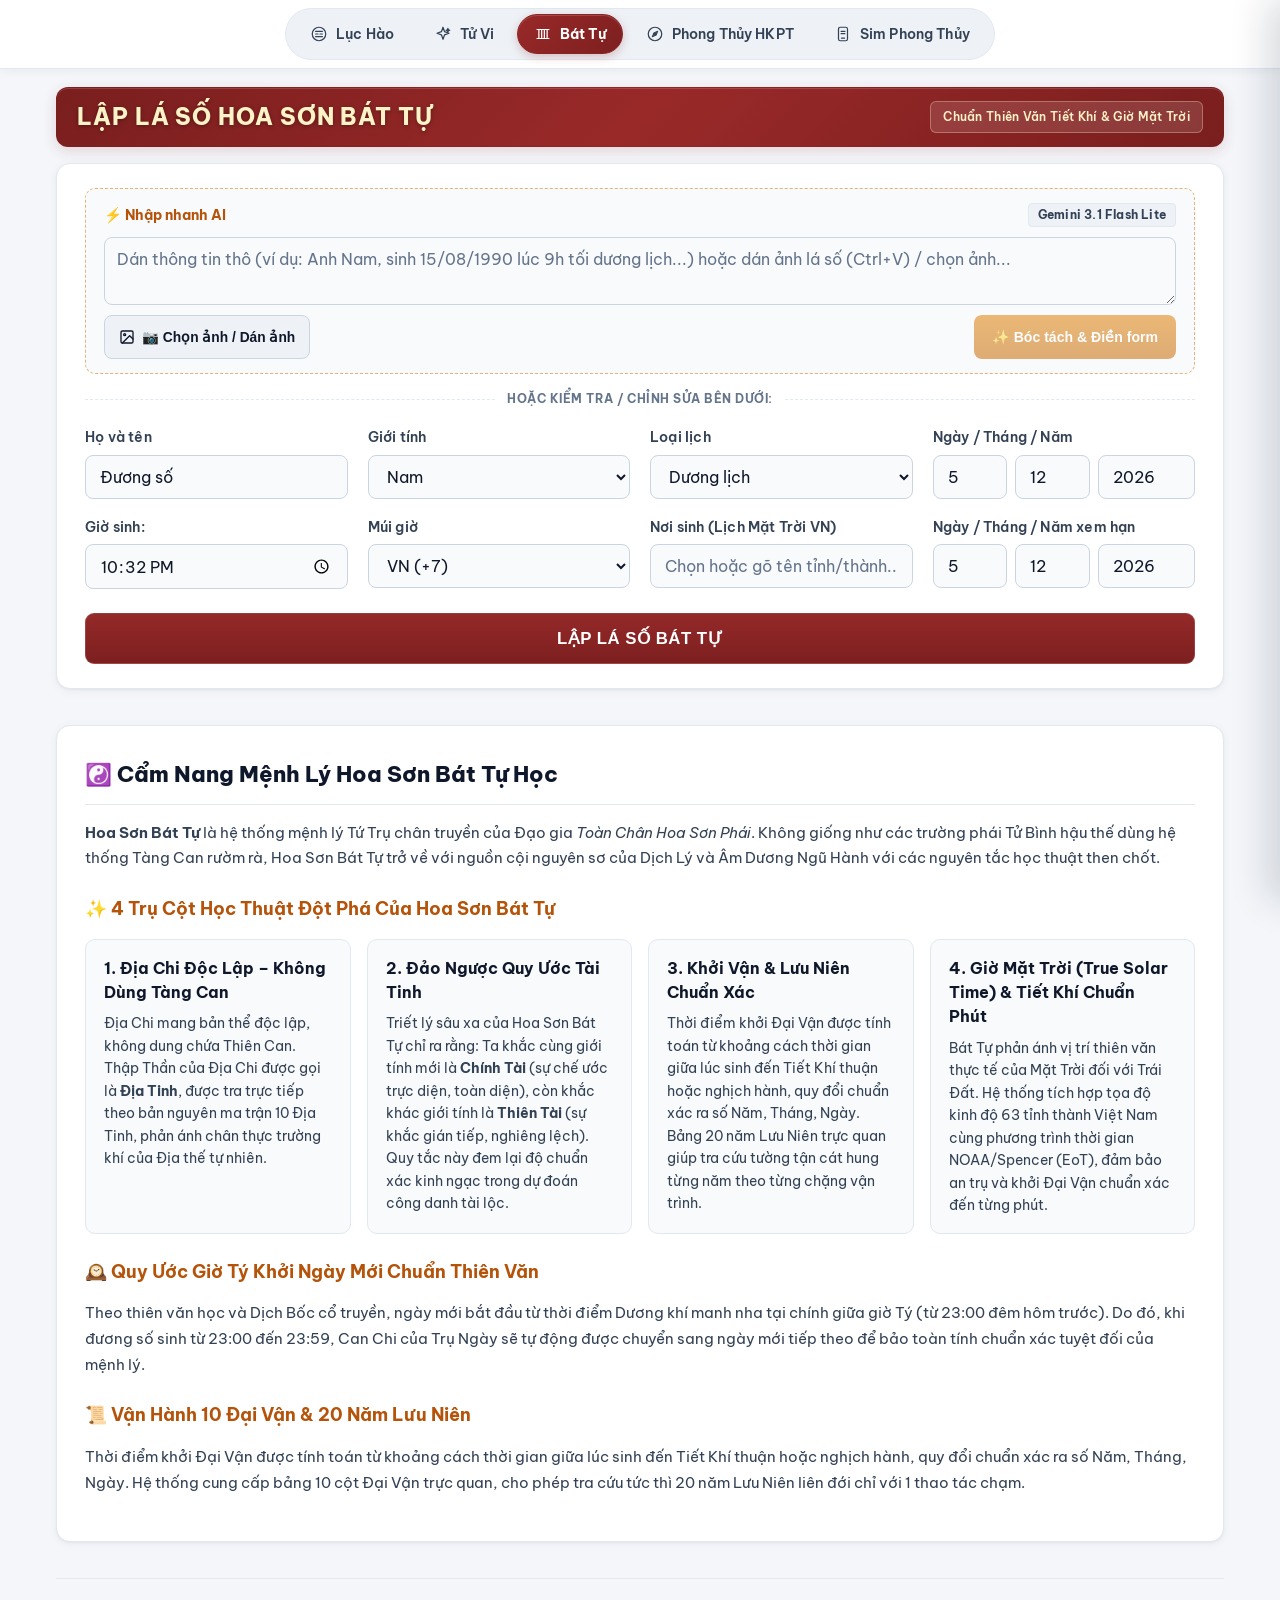
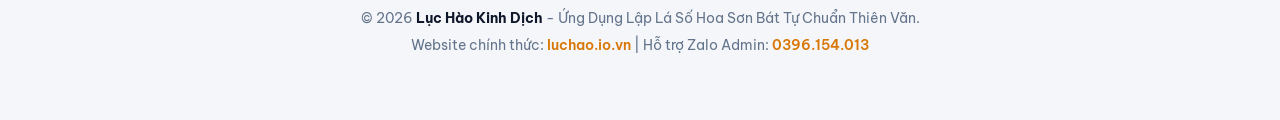
==== commit bfea7c7c: "ok" ====
--- a/bat-tu/index.html
+++ b/bat-tu/index.html
@@ -68,7 +68,7 @@
   
   <!-- CSS Stylesheet (Self-contained, includes Portal Navigation) -->
   <link rel="stylesheet" href="/bat-tu/style.css?v=7.5">
-  <link rel="stylesheet" href="/portal-theme.css?v=4.0">
+  <link rel="stylesheet" href="/portal-theme.css?v=4.1">
 
   <!-- Libraries: lunar-javascript & html2canvas -->
   <script src="https://cdn.jsdelivr.net/npm/lunar-javascript/lunar.js"></script>
@@ -77,8 +77,9 @@
   <!-- Unified Image Download & Share Helper -->
   <script src="/portal-download.js?v=1.0"></script>
 
-  <!-- Bazi Core Engine -->
+  <!-- Bazi Core Engine & Native Canvas 2D HD Renderer -->
   <script src="/bat-tu/bazi-engine.js?v=7.4"></script>
+  <script src="/bat-tu/bazi-canvas-renderer.js?v=1.0"></script>
 
   <script>
     // Tự động kiểm tra và cập nhật Service Worker, xóa cache cũ ngay tức thì
@@ -1629,18 +1630,53 @@
         }, 3000);
       }
 
-      // 13. Tự động kết xuất ảnh lá số bằng html2canvas
+      // 13. Tự động kết xuất ảnh lá số sắc nét bằng Native Canvas 2D (+ fallback html2canvas)
       let snapshotTimer = null;
       let cachedChartBlob = null;
       let cachedChartFile = null;
       let currentImageDataUrl = "";
+      let currentBaziObjectUrl = null;
 
       function updateImageSnapshot() {
         clearTimeout(snapshotTimer);
         const loadingEl = document.getElementById("bazi-img-loading");
         if (loadingEl) loadingEl.style.display = "flex";
 
-        snapshotTimer = setTimeout(() => {
+        snapshotTimer = setTimeout(async () => {
+          const tzOpt = (tzSelect && tzSelect.selectedIndex >= 0) ? tzSelect.options[tzSelect.selectedIndex].text : "VN (+7)";
+          const imgEl = document.getElementById("bazi-rendered-img");
+          const safeName = (currentBaziResult?.rawInput?.name || "duong-so").replace(/\s+/g, "_");
+          const filename = `la-so-hoa-son-bat-tu-${safeName}.png`;
+
+          try {
+            if (currentBaziResult && window.BaziCanvasRenderer && window.BaziCanvasRenderer.renderBaziToCanvas) {
+              const canvas = await window.BaziCanvasRenderer.renderBaziToCanvas(currentBaziResult, selectedDaiVanIndex, tzOpt);
+              const blob = await new Promise(resolve => canvas.toBlob(resolve, "image/png"));
+              const resolvedBlob = blob || (window.PortalImageDownload ? window.PortalImageDownload.dataURItoBlob(canvas.toDataURL("image/png")) : null);
+              cachedChartBlob = resolvedBlob;
+              cachedChartFile = (resolvedBlob && window.PortalImageDownload)
+                ? window.PortalImageDownload.prepareFile(resolvedBlob, filename)
+                : null;
+
+              if (currentBaziObjectUrl) {
+                URL.revokeObjectURL(currentBaziObjectUrl);
+                currentBaziObjectUrl = null;
+              }
+              const displayUrl = resolvedBlob ? (currentBaziObjectUrl = URL.createObjectURL(resolvedBlob)) : canvas.toDataURL("image/png");
+              currentImageDataUrl = displayUrl;
+
+              if (imgEl) {
+                imgEl.src = displayUrl;
+                imgEl.alt = `Lá số Hoa Sơn Bát Tự - ${currentBaziResult?.rawInput?.name || "Đương số"}`;
+              }
+              if (loadingEl) loadingEl.style.display = "none";
+              return;
+            }
+          } catch (nativeErr) {
+            console.warn("BaziCanvasRenderer fallback to html2canvas:", nativeErr);
+          }
+
+          // Fallback html2canvas nếu thiếu Native Canvas 2D
           const captureContainer = document.getElementById("bazi-capture-container");
           const printableCard = document.getElementById("bazi-printable-card");
           if (!printableCard || typeof html2canvas === "undefined") {
@@ -1648,7 +1684,6 @@
             return;
           }
 
-          // Đưa container lên màn hình tạm thời (opacity 0.01) để html2canvas tính đúng kích thước và font
           captureContainer.style.position = "fixed";
           captureContainer.style.left = "0";
           captureContainer.style.top = "0";
@@ -1677,34 +1712,24 @@
               }
             }
           }).then(canvas => {
-            // Đưa container trở lại ẩn ngoài màn hình
             captureContainer.style.position = "absolute";
             captureContainer.style.left = "-9999px";
             captureContainer.style.opacity = "1";
 
             const dataUrl = canvas.toDataURL("image/png");
             currentImageDataUrl = dataUrl;
-
-            // Gán vào thẻ <img> hiển thị
-            const imgEl = document.getElementById("bazi-rendered-img");
             if (imgEl) {
               imgEl.src = dataUrl;
               imgEl.alt = `Lá số Hoa Sơn Bát Tự - ${currentBaziResult?.rawInput?.name || "Đương số"}`;
             }
-
-            // Tạo file blob cho tải về và Web Share
             canvas.toBlob(blob => {
               if (blob) {
                 cachedChartBlob = blob;
-                const filename = `la-so-hoa-son-bat-tu-${(currentBaziResult?.rawInput?.name || "duong-so").replace(/\s+/g, "_")}.png`;
-                try {
-                  cachedChartFile = new File([blob], filename, { type: "image/png", lastModified: Date.now() });
-                } catch (e) {
-                  console.warn("File constructor fallback:", e);
-                }
+                cachedChartFile = window.PortalImageDownload
+                  ? window.PortalImageDownload.prepareFile(blob, filename)
+                  : null;
               }
             }, "image/png");
-
             if (loadingEl) loadingEl.style.display = "none";
           })).catch(err => {
             console.error("Lỗi khi kết xuất ảnh lá số:", err);
--- a/portal-theme.css
+++ b/portal-theme.css
@@ -501,7 +501,7 @@
   border-left: 1px solid rgba(122, 30, 30, 0.25) !important;
   border-radius: 12px !important;
   box-shadow: 0 4px 14px rgba(139, 37, 37, 0.16), inset 0 1px 0 rgba(255, 255, 255, 0.14) !important;
-  padding: 12px 20px !important;
+  padding: 13px 20px !important;
   margin: 0 auto 16px !important;
   max-width: 100% !important;
   text-align: center !important;
@@ -533,12 +533,7 @@
 .portal-page-subtitle,
 .app-header .header-subtitle,
 .sim-page-header p {
-  font-size: 0.85rem !important;
-  color: rgba(241, 245, 249, 0.88) !important;
-  margin: 4px 0 0 !important;
-  line-height: 1.4 !important;
-  letter-spacing: 0.01em !important;
-  text-transform: none !important;
+  display: none !important;
 }
 
 /* Unified Footer across all 5 modules */
@@ -2530,8 +2525,8 @@
 .toast,
 .bazi-toast,
 .toast-notification {
-  background: var(--lacquer-elevated) !important;
-  color: var(--ink-primary) !important;
+  background: #0f172a !important;
+  color: #ffffff !important;
   border: 1px solid var(--brass) !important;
   box-shadow: var(--shadow-elevated) !important;
 }
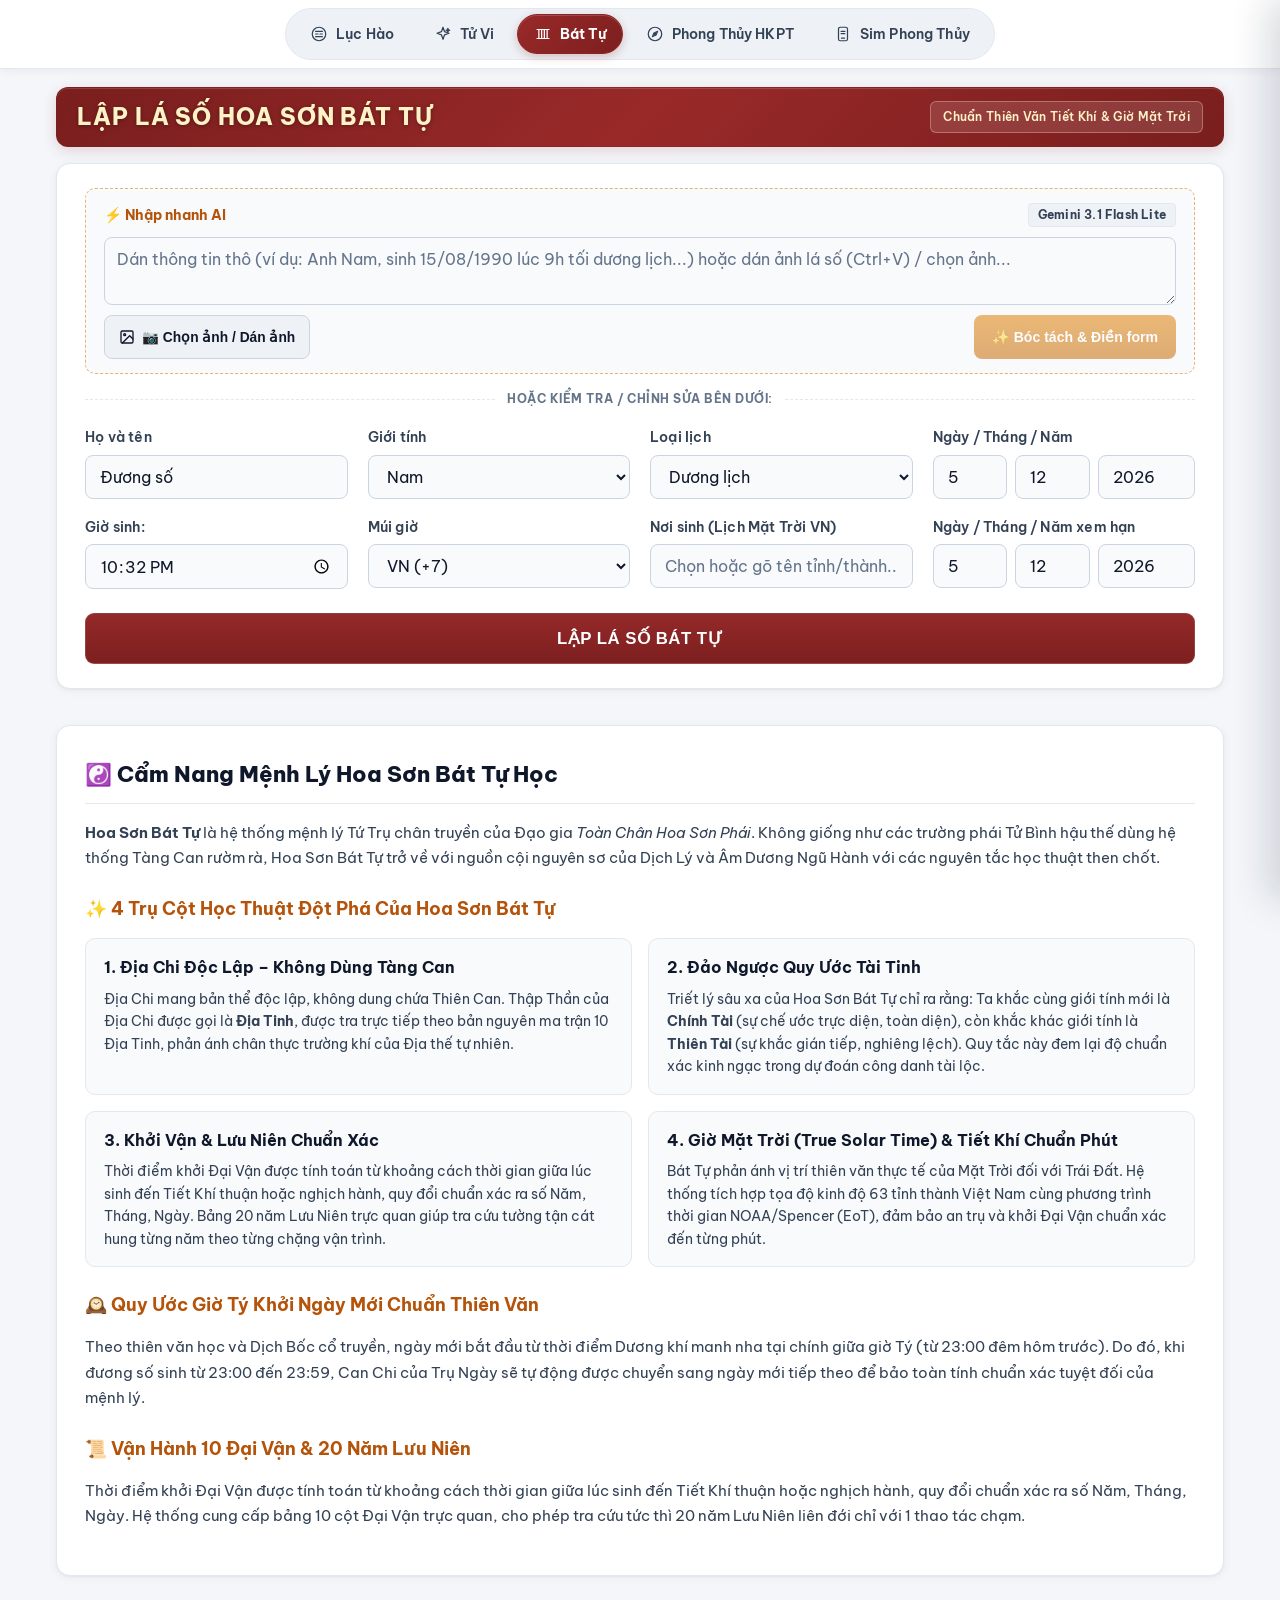
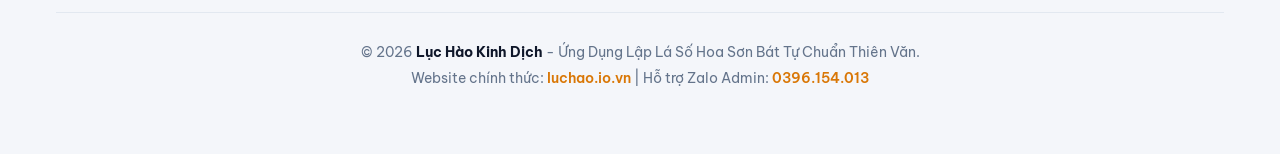
==== commit c9d61c9d: "ok" ====
--- a/bat-tu/index.html
+++ b/bat-tu/index.html
@@ -3,19 +3,34 @@
 <head>
   <base href="/bat-tu/">
   <meta charset="UTF-8">
-  <meta name="viewport" content="width=device-width, initial-scale=1.0, maximum-scale=5.0">
+  <meta name="viewport" content="width=device-width, initial-scale=1.0, maximum-scale=5.0, viewport-fit=cover">
   <title>Lập Lá Số Hoa Sơn Bát Tự Chuẩn Từng Phút | luchao.io.vn</title>
   <meta name="description" content="Phần mềm lập lá số Hoa Sơn Bát Tự chuẩn xác từng phút. Ma trận Thập Thần Địa Chi độc lập không tàng can, đảo ngược Tài Tinh, tiết khí và giờ Mặt Trời chính xác.">
   <meta name="keywords" content="hoa sơn bát tự, lập lá số bát tự, tứ trụ tử bình, giờ mặt trời, tiết khí bát tự, bát tự online, luchao.io.vn">
-  <meta name="author" content="luchao.io.vn">
+  <meta name="author" content="Lục Hào Kinh Dịch - luchao.io.vn">
+  <meta name="robots" content="index, follow, max-image-preview:large, max-snippet:-1, max-video-preview:-1">
+  <meta name="theme-color" content="#f4f6fa">
+  <link rel="manifest" href="/manifest.json">
+  <link rel="icon" type="image/png" href="/favicon.png">
+  <link rel="apple-touch-icon" href="/favicon.png">
 
   <!-- Open Graph -->
   <meta property="og:type" content="website">
-  <meta property="og:url" content="https://luchao.io.vn/bat-tu/">
+  <meta property="og:url" content="https://luchao.io.vn/bat-tu">
+  <meta property="og:site_name" content="Lục Hào Kinh Dịch - luchao.io.vn">
   <meta property="og:title" content="Lập Lá Số Hoa Sơn Bát Tự Chuẩn Từng Phút | luchao.io.vn">
   <meta property="og:description" content="Lập lá số Bát Tự theo chuẩn Toàn Chân Phái Hoa Sơn. Thập Thần Địa Chi độc lập, đảo ngược Tài Tinh, tính Lịch Mặt Trời và Tiết khí chính xác từng phút.">
   <meta property="og:image" content="https://luchao.io.vn/banner.jpg">
+  <meta property="og:image:width" content="1200">
+  <meta property="og:image:height" content="630">
   <meta property="og:locale" content="vi_VN">
+
+  <!-- Twitter Card -->
+  <meta name="twitter:card" content="summary_large_image">
+  <meta name="twitter:url" content="https://luchao.io.vn/bat-tu">
+  <meta name="twitter:title" content="Lập Lá Số Hoa Sơn Bát Tự Chuẩn Từng Phút | luchao.io.vn">
+  <meta name="twitter:description" content="Lập lá số Bát Tự theo chuẩn Toàn Chân Phái Hoa Sơn. Thập Thần Địa Chi độc lập, đảo ngược Tài Tinh, tính Lịch Mặt Trời và Tiết khí chính xác từng phút.">
+  <meta name="twitter:image" content="https://luchao.io.vn/banner.jpg">
 
   <link rel="canonical" href="https://luchao.io.vn/bat-tu">
 
@@ -56,30 +71,25 @@
   }
   </script>
 
-  <!-- Cache Control (Chống cache Safari & Mobile) -->
-  <meta http-equiv="Cache-Control" content="no-cache, no-store, must-revalidate">
-  <meta http-equiv="Pragma" content="no-cache">
-  <meta http-equiv="Expires" content="0">
-
-  <!-- Fonts (Segoe UI / Roboto chuẩn nét thanh thoát Ảnh 4) -->
+  <!-- Fonts -->
   <link rel="preconnect" href="https://fonts.googleapis.com">
   <link rel="preconnect" href="https://fonts.gstatic.com" crossorigin>
-  <link href="https://fonts.googleapis.com/css2?family=Be+Vietnam+Pro:wght@400;500;600;700&family=Noto+Serif:wght@500;600;700&family=Roboto:ital,wght@0,400;0,500;0,600;0,700;1,400&display=swap" rel="stylesheet">
-  
+  <link href="https://fonts.googleapis.com/css2?family=Be+Vietnam+Pro:wght@400;500;600;700&family=Roboto:ital,wght@0,400;0,500;0,600;0,700;1,400&display=swap" rel="stylesheet">
+
   <!-- CSS Stylesheet (Self-contained, includes Portal Navigation) -->
   <link rel="stylesheet" href="/bat-tu/style.css?v=7.5">
-  <link rel="stylesheet" href="/portal-theme.css?v=4.1">
-
-  <!-- Libraries: lunar-javascript & html2canvas -->
-  <script src="https://cdn.jsdelivr.net/npm/lunar-javascript/lunar.js"></script>
-  <script src="https://cdnjs.cloudflare.com/ajax/libs/html2canvas/1.4.1/html2canvas.min.js"></script>
+  <link rel="stylesheet" href="/portal-theme.css?v=4.2">
+
+  <!-- Libraries: lunar-javascript & html2canvas (Deferred in strict order) -->
+  <script src="https://cdn.jsdelivr.net/npm/lunar-javascript/lunar.js" defer></script>
+  <script src="https://cdnjs.cloudflare.com/ajax/libs/html2canvas/1.4.1/html2canvas.min.js" defer></script>
 
   <!-- Unified Image Download & Share Helper -->
-  <script src="/portal-download.js?v=1.0"></script>
+  <script src="/portal-download.js?v=1.0" defer></script>
 
   <!-- Bazi Core Engine & Native Canvas 2D HD Renderer -->
-  <script src="/bat-tu/bazi-engine.js?v=7.4"></script>
-  <script src="/bat-tu/bazi-canvas-renderer.js?v=1.0"></script>
+  <script src="/bat-tu/bazi-engine.js?v=7.4" defer></script>
+  <script src="/bat-tu/bazi-canvas-renderer.js?v=1.0" defer></script>
 
   <script>
     // Tự động kiểm tra và cập nhật Service Worker, xóa cache cũ ngay tức thì
--- a/portal-theme.css
+++ b/portal-theme.css
@@ -2553,3 +2553,155 @@
 .btn-sim-modal-download:hover {
   background: var(--seal-red-hover) !important;
 }
+
+/* ==========================================================================
+   9. MOBILE-FIRST UX, SYMMETRIC SEO GRIDS & RENDER PERFORMANCE
+   ========================================================================== */
+
+/* Global touch responsiveness & accessible smooth scrolling */
+html {
+  -webkit-text-size-adjust: 100%;
+  scroll-behavior: smooth;
+}
+
+@media (prefers-reduced-motion: reduce) {
+  html {
+    scroll-behavior: auto;
+  }
+}
+
+button,
+a,
+input,
+select,
+textarea,
+summary,
+label {
+  touch-action: manipulation;
+}
+
+body {
+  padding-bottom: env(safe-area-inset-bottom, 0px);
+}
+
+/* Fix 3+1 orphan card wrap on 4-card SEO grids (HKPT, Bát Tự, Tử Vi) */
+.hkpt-seo-grid,
+.bazi-seo-grid {
+  display: grid !important;
+  grid-template-columns: minmax(0, 1fr) !important;
+  gap: 14px !important;
+}
+
+.tu-hoa-explainer-grid {
+  display: grid !important;
+  grid-template-columns: minmax(0, 1fr) !important;
+  gap: 10px !important;
+}
+
+.seo-highlights-grid {
+  display: grid !important;
+  grid-template-columns: minmax(0, 1fr) !important;
+  gap: 12px !important;
+}
+
+@media (min-width: 640px) {
+  .hkpt-seo-grid,
+  .bazi-seo-grid,
+  .tu-hoa-explainer-grid,
+  .seo-highlights-grid {
+    grid-template-columns: repeat(2, minmax(0, 1fr)) !important;
+    gap: 16px !important;
+  }
+}
+
+@media (min-width: 1024px) {
+  .tu-hoa-explainer-grid {
+    grid-template-columns: repeat(4, minmax(0, 1fr)) !important;
+  }
+}
+
+.hkpt-seo-grid > *,
+.bazi-seo-grid > *,
+.tu-hoa-explainer-grid > *,
+.seo-highlights-grid > *,
+.seo-grid > *,
+.seo-faq-grid > * {
+  min-width: 0 !important;
+  height: 100%;
+}
+
+/* Below-the-fold CSS rendering optimization for long SEO sections */
+.seo-knowledge-section,
+.seo-guide-section,
+.bazi-seo-guide-section,
+.hkpt-seo-guide-section,
+.seo-faq-section {
+  content-visibility: auto;
+  contain-intrinsic-size: auto 600px;
+}
+
+/* Mobile-First Ergonomics: >= 44px tap targets & zero iOS Safari input zoom */
+@media (max-width: 767px) {
+  .portal-mobile-bar {
+    padding-left: max(12px, env(safe-area-inset-left, 0px));
+    padding-right: max(12px, env(safe-area-inset-right, 0px));
+  }
+
+  .card input[type="text"],
+  .card input[type="number"],
+  .card input[type="tel"],
+  .card input[type="date"],
+  .card input[type="time"],
+  .card input[type="datetime-local"],
+  .card select,
+  .card textarea,
+  .bazi-form-card input[type="text"],
+  .bazi-form-card input[type="number"],
+  .bazi-form-card input[type="time"],
+  .bazi-form-card select,
+  .bazi-form-card textarea,
+  .hkpt-panel input[type="text"],
+  .hkpt-panel input[type="datetime-local"],
+  .hkpt-panel select,
+  .form-group input,
+  .form-group select {
+    font-size: 16px !important;
+    min-height: 44px;
+  }
+
+  .btn-primary,
+  .bazi-submit-btn,
+  .btn-generate,
+  .btn-download,
+  .btn-export-img,
+  .btn-search-sim,
+  .portal-mobile-pill {
+    min-height: 44px;
+  }
+
+  .portal-main,
+  .page-shell,
+  .container,
+  .app-container {
+    padding-left: 10px !important;
+    padding-right: 10px !important;
+  }
+}
+
+@media (max-width: 480px) {
+  .portal-page-header,
+  .app-header,
+  .sim-page-header {
+    padding: 10px 12px !important;
+    margin-bottom: 10px !important;
+  }
+
+  .portal-page-title,
+  .portal-page-header h1,
+  .app-header h1,
+  .sim-page-header h1 {
+    font-size: 1.08rem !important;
+    line-height: 1.3 !important;
+  }
+}
+
